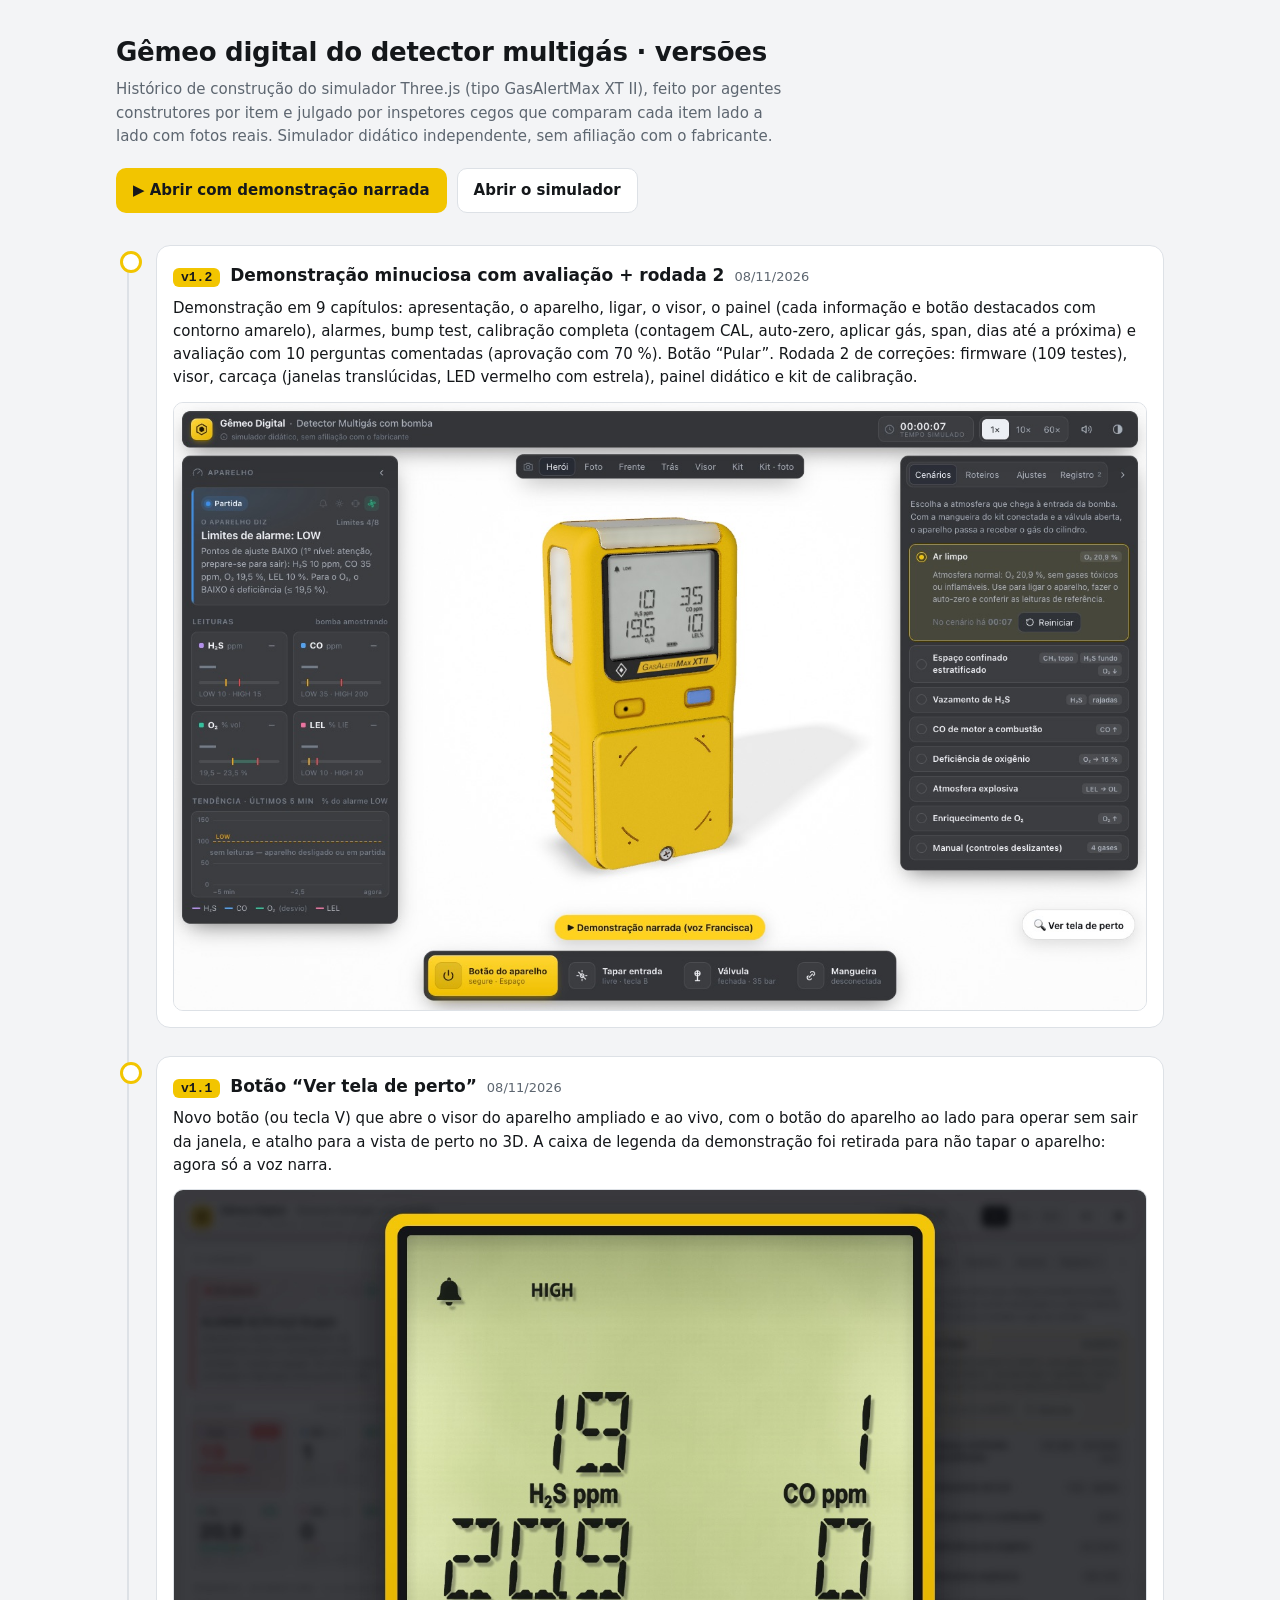
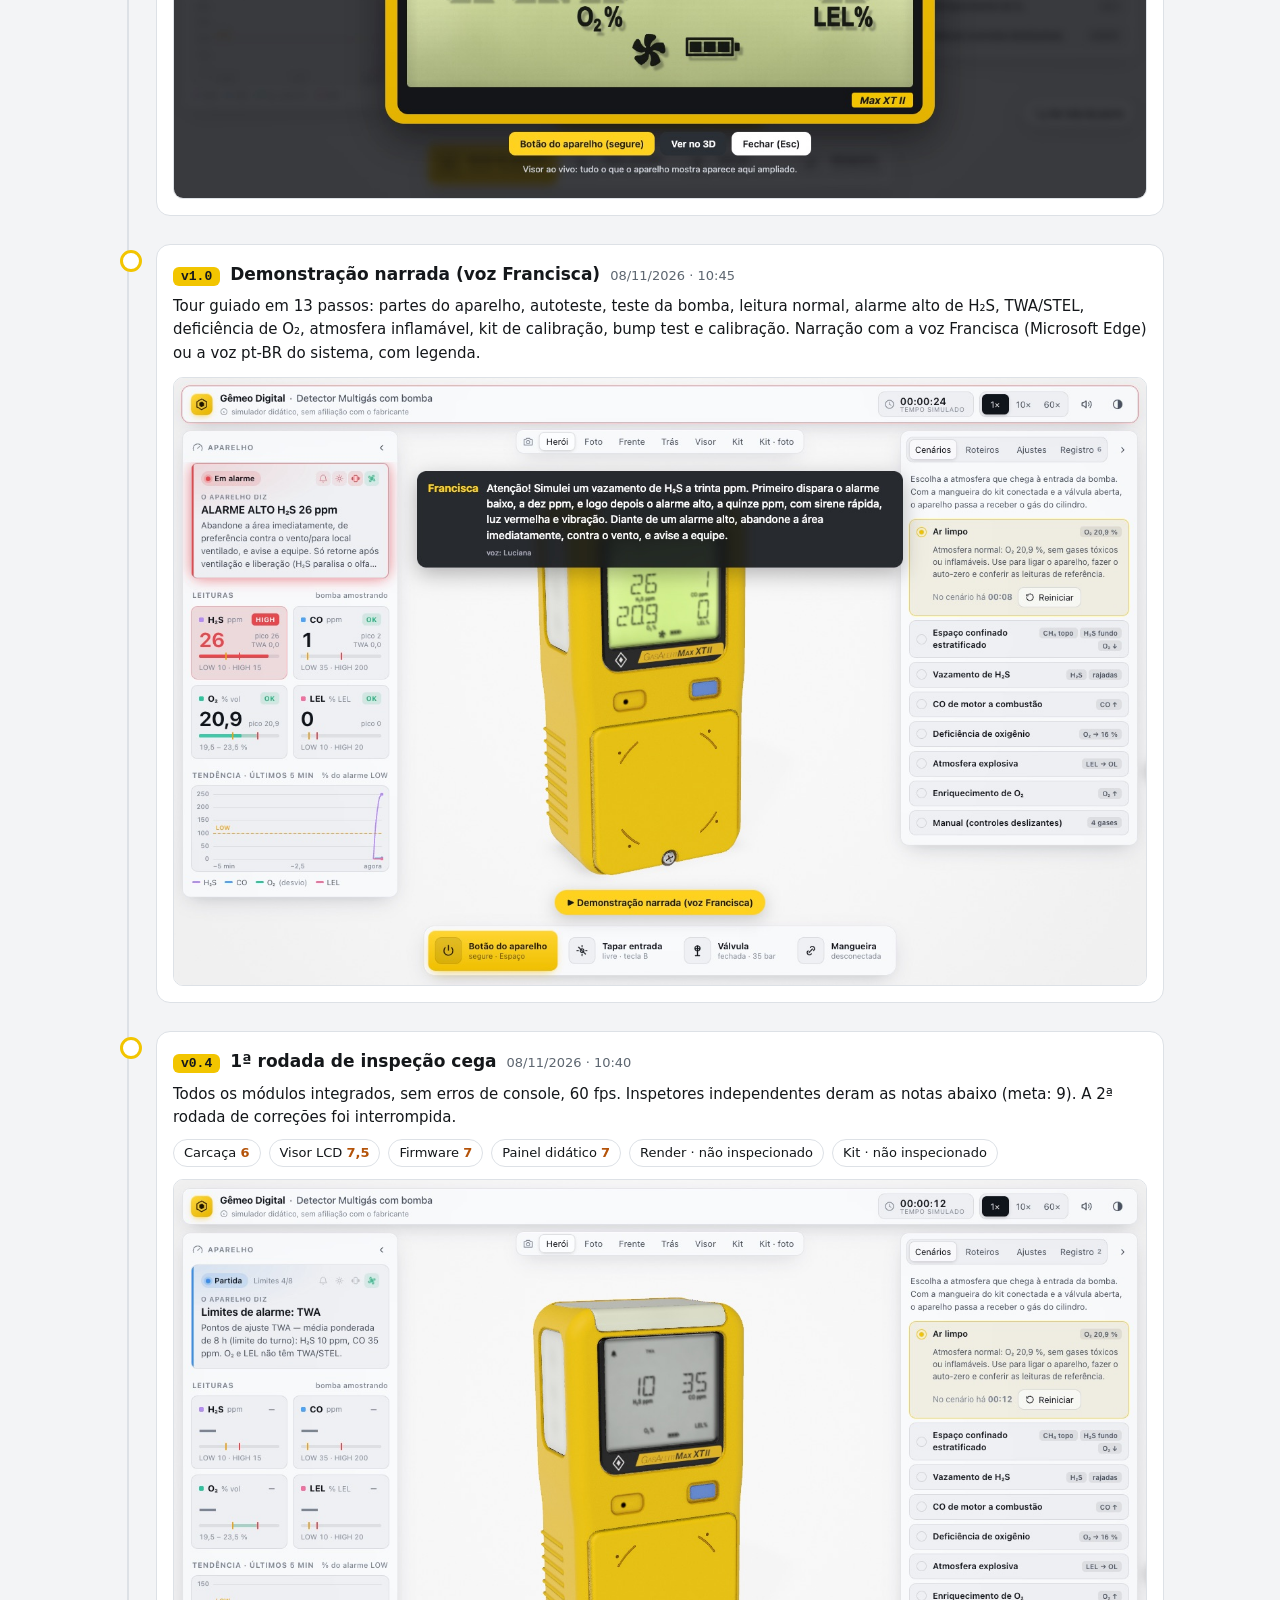
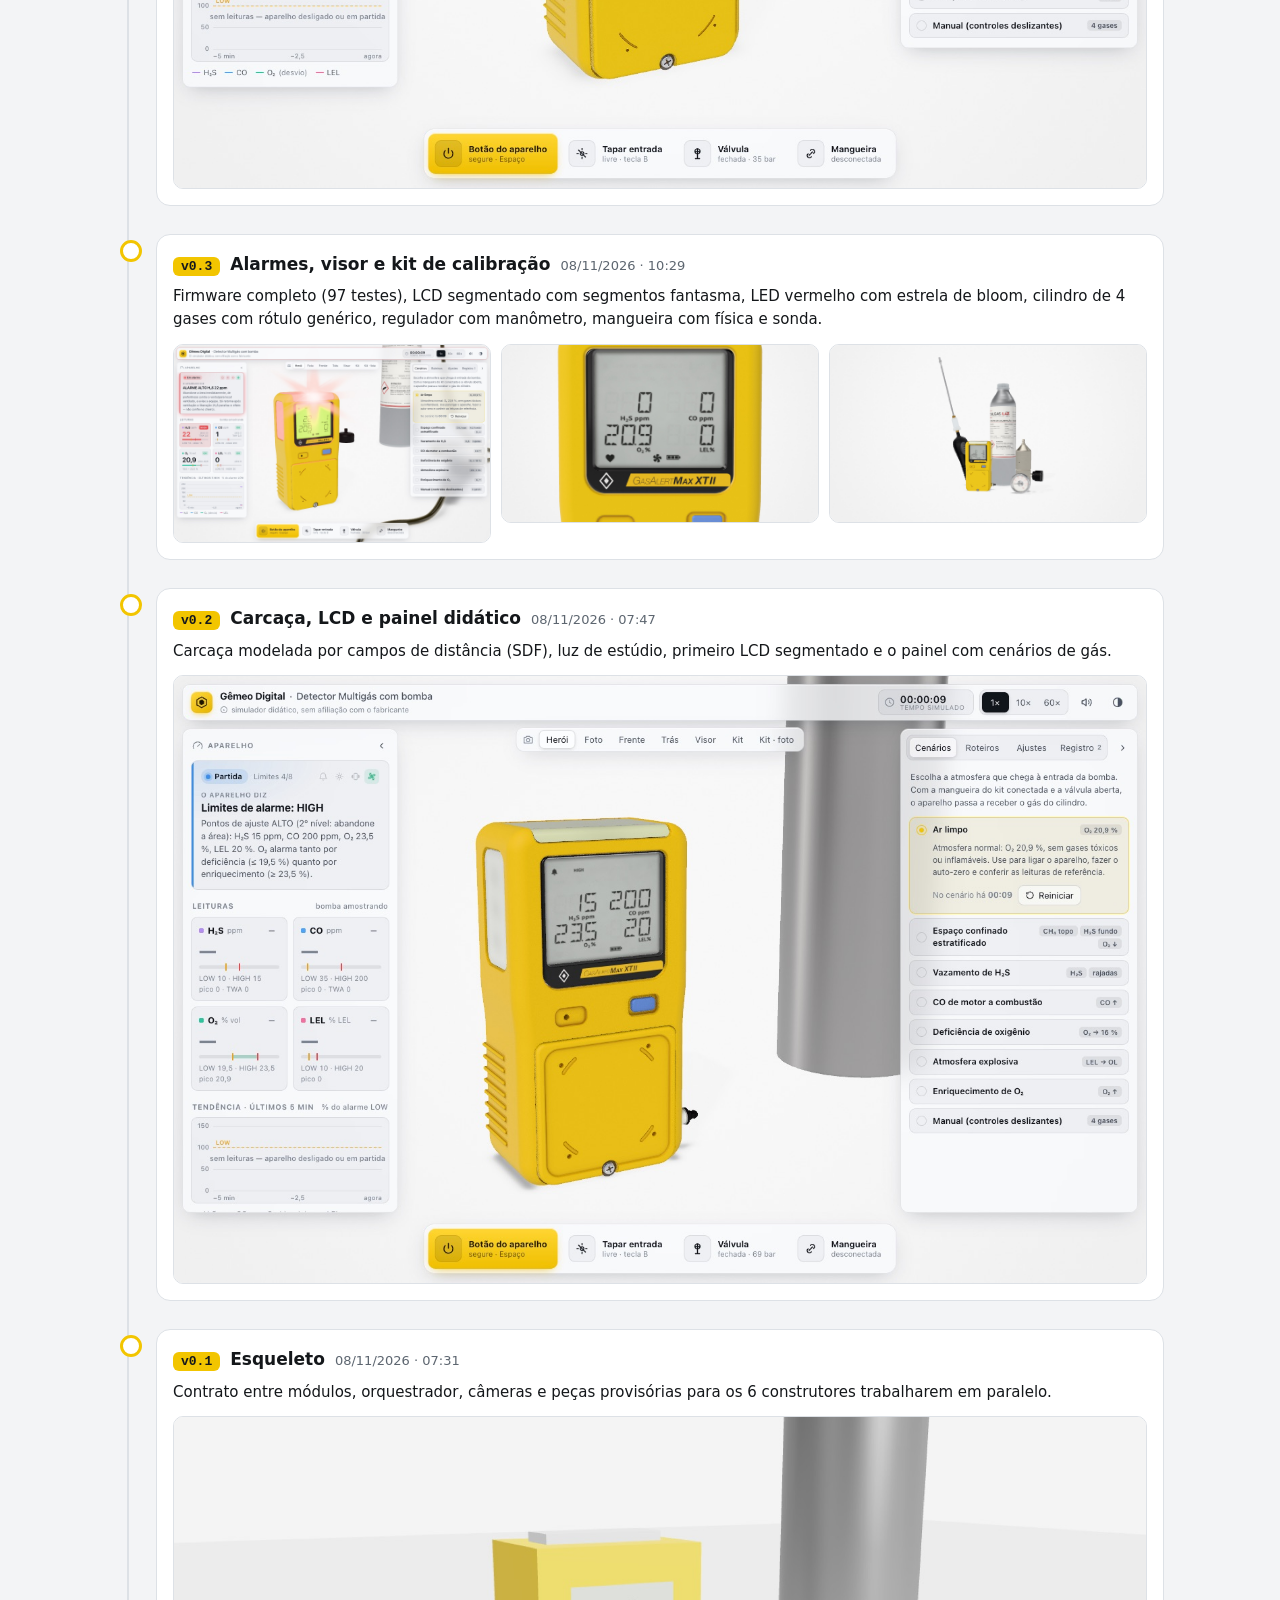
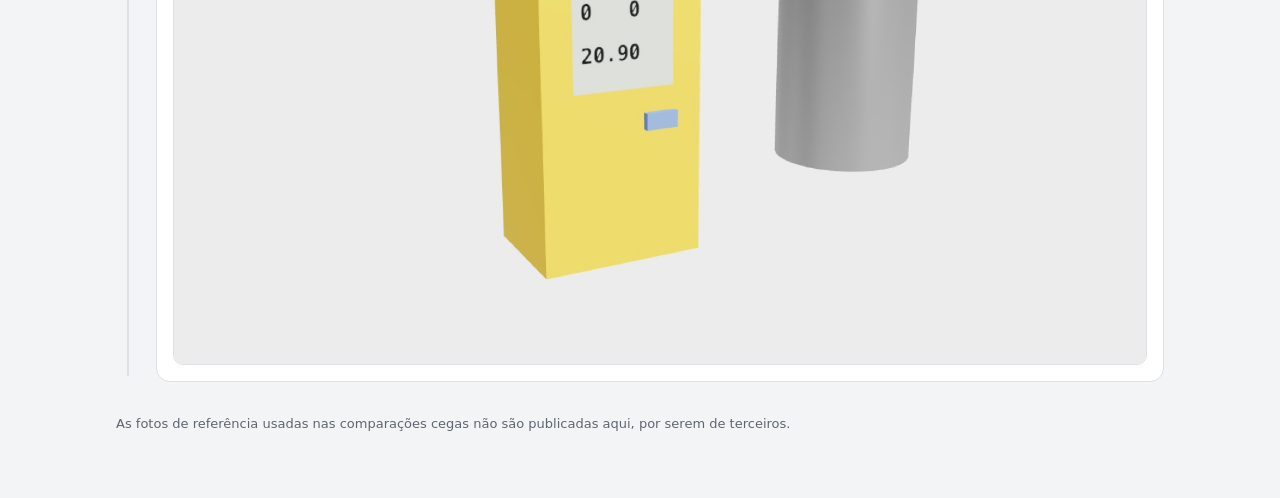
==== versoes.html @ c5678272 "v1.2: demonstração minuciosa (painel, calibração, avaliação) e rodada 2 dos agentes Co-Authored-By: " ====
<!doctype html>
<html lang="pt-BR">
<head>
<meta charset="utf-8">
<meta name="viewport" content="width=device-width,initial-scale=1">
<title>Versões do Gêmeo</title>
<style>
  :root { --bg:#f3f4f6; --card:#fff; --fg:#14171a; --mute:#5d6670; --line:#dde1e6; --acc:#f2c500; --accfg:#15181c; --ok:#1f8f4e; --warn:#b45309; }
  @media (prefers-color-scheme: dark) { :root:not([data-theme="light"]) { --bg:#0e1013; --card:#171a1f; --fg:#e8eaed; --mute:#9aa3ad; --line:#2a2f36; --ok:#4ade80; --warn:#fbbf24; } }
  :root[data-theme="dark"] { --bg:#0e1013; --card:#171a1f; --fg:#e8eaed; --mute:#9aa3ad; --line:#2a2f36; --ok:#4ade80; --warn:#fbbf24; }
  * { box-sizing:border-box; }
  body { margin:0; background:var(--bg); color:var(--fg); font:15px/1.55 Inter, system-ui, -apple-system, sans-serif; }
  .wrap { max-width:1080px; margin:auto; padding:32px 16px 64px; }
  h1 { margin:0 0 6px; font-size:26px; letter-spacing:-.01em; }
  .lead { margin:0 0 20px; color:var(--mute); max-width:70ch; }
  .cta { display:flex; gap:10px; flex-wrap:wrap; margin-bottom:32px; }
  .cta a { text-decoration:none; padding:10px 16px; border-radius:10px; font-weight:600; border:1px solid var(--line); color:var(--fg); background:var(--card); }
  .cta a.pri { background:var(--acc); color:var(--accfg); border-color:transparent; }
  ol { list-style:none; margin:0; padding:0; position:relative; }
  ol::before { content:""; position:absolute; left:11px; top:6px; bottom:6px; width:2px; background:var(--line); }
  li { position:relative; padding-left:40px; margin-bottom:28px; }
  li::before { content:""; position:absolute; left:4px; top:6px; width:16px; height:16px; border-radius:50%; background:var(--card); border:3px solid var(--acc); }
  .card { background:var(--card); border:1px solid var(--line); border-radius:14px; padding:16px; }
  .head { display:flex; gap:10px; align-items:baseline; flex-wrap:wrap; }
  .tag { font:700 13px ui-monospace, SFMono-Regular, Menlo, monospace; background:var(--acc); color:var(--accfg); padding:2px 8px; border-radius:6px; }
  h2 { margin:0; font-size:17px; } time { color:var(--mute); font-size:13px; }
  p { margin:8px 0 0; }
  .shots { display:grid; grid-template-columns:repeat(auto-fit, minmax(260px, 1fr)); gap:10px; margin-top:12px; }
  .shots img { width:100%; display:block; border-radius:10px; border:1px solid var(--line); background:#fff; }
  .scores { display:flex; gap:8px; flex-wrap:wrap; margin-top:10px; }
  .scores span { font-size:13px; padding:3px 10px; border-radius:999px; border:1px solid var(--line); font-variant-numeric:tabular-nums; }
  .scores b.w { color:var(--warn); } .scores b.o { color:var(--ok); }
  .note { color:var(--mute); font-size:13px; margin-top:32px; }
</style>
</head>
<body>
<div class="wrap">
  <h1>Gêmeo digital do detector multigás · versões</h1>
  <p class="lead">Histórico de construção do simulador Three.js (tipo GasAlertMax XT II), feito por agentes construtores por item e julgado por inspetores cegos que comparam cada item lado a lado com fotos reais. Simulador didático independente, sem afiliação com o fabricante.</p>
  <div class="cta">
    <a class="pri" href="./?demo=1">▶ Abrir com demonstração narrada</a>
    <a href="./">Abrir o simulador</a>
  </div>
  <ol>
    <li><div class="card">
      <div class="head"><span class="tag">v1.2</span><h2>Demonstração minuciosa com avaliação + rodada 2</h2><time>08/11/2026</time></div>
      <p>Demonstração em 9 capítulos: apresentação, o aparelho, ligar, o visor, o painel (cada informação e botão destacados com contorno amarelo), alarmes, bump test, calibração completa (contagem CAL, auto-zero, aplicar gás, span, dias até a próxima) e avaliação com 10 perguntas comentadas (aprovação com 70 %). Botão “Pular”. Rodada 2 de correções: firmware (109 testes), visor, carcaça (janelas translúcidas, LED vermelho com estrela), painel didático e kit de calibração.</p>
      <div class="shots"><img loading="lazy" src="versoes/v1.2_rodada2.jpg" alt="Simulador após a rodada 2"></div>
    </div></li>
    <li><div class="card">
      <div class="head"><span class="tag">v1.1</span><h2>Botão “Ver tela de perto”</h2><time>08/11/2026</time></div>
      <p>Novo botão (ou tecla V) que abre o visor do aparelho ampliado e ao vivo, com o botão do aparelho ao lado para operar sem sair da janela, e atalho para a vista de perto no 3D. A caixa de legenda da demonstração foi retirada para não tapar o aparelho: agora só a voz narra.</p>
      <div class="shots"><img loading="lazy" src="versoes/v1.1_tela_de_perto.jpg" alt="Visor ampliado durante alarme alto de H₂S"></div>
    </div></li>
    <li><div class="card">
      <div class="head"><span class="tag">v1.0</span><h2>Demonstração narrada (voz Francisca)</h2><time>08/11/2026 · 10:45</time></div>
      <p>Tour guiado em 13 passos: partes do aparelho, autoteste, teste da bomba, leitura normal, alarme alto de H₂S, TWA/STEL, deficiência de O₂, atmosfera inflamável, kit de calibração, bump test e calibração. Narração com a voz Francisca (Microsoft Edge) ou a voz pt-BR do sistema, com legenda.</p>
      <div class="shots"><img loading="lazy" src="versoes/v1.0_demo_narrada.jpg" alt="Demonstração narrada mostrando alarme alto de H₂S com legenda da Francisca"></div>
    </div></li>
    <li><div class="card">
      <div class="head"><span class="tag">v0.4</span><h2>1ª rodada de inspeção cega</h2><time>08/11/2026 · 10:40</time></div>
      <p>Todos os módulos integrados, sem erros de console, 60 fps. Inspetores independentes deram as notas abaixo (meta: 9). A 2ª rodada de correções foi interrompida.</p>
      <div class="scores"><span>Carcaça <b class="w">6</b></span><span>Visor LCD <b class="w">7,5</b></span><span>Firmware <b class="w">7</b></span><span>Painel didático <b class="w">7</b></span><span>Render · não inspecionado</span><span>Kit · não inspecionado</span></div>
      <div class="shots"><img loading="lazy" src="versoes/v0.4_rodada1.jpg" alt="Simulador com painel didático durante a partida"></div>
    </div></li>
    <li><div class="card">
      <div class="head"><span class="tag">v0.3</span><h2>Alarmes, visor e kit de calibração</h2><time>08/11/2026 · 10:29</time></div>
      <p>Firmware completo (97 testes), LCD segmentado com segmentos fantasma, LED vermelho com estrela de bloom, cilindro de 4 gases com rótulo genérico, regulador com manômetro, mangueira com física e sonda.</p>
      <div class="shots"><img loading="lazy" src="versoes/v0.3_alarme_kit.jpg" alt="Alarme alto de H₂S"><img loading="lazy" src="versoes/v0.3_visor.jpg" alt="Visor LCD de perto"><img loading="lazy" src="versoes/v0.3_kit.jpg" alt="Composição do kit de calibração"></div>
    </div></li>
    <li><div class="card">
      <div class="head"><span class="tag">v0.2</span><h2>Carcaça, LCD e painel didático</h2><time>08/11/2026 · 07:47</time></div>
      <p>Carcaça modelada por campos de distância (SDF), luz de estúdio, primeiro LCD segmentado e o painel com cenários de gás.</p>
      <div class="shots"><img loading="lazy" src="versoes/v0.2_carcaca_lcd.jpg" alt="Primeira carcaça com painel didático"></div>
    </div></li>
    <li><div class="card">
      <div class="head"><span class="tag">v0.1</span><h2>Esqueleto</h2><time>08/11/2026 · 07:31</time></div>
      <p>Contrato entre módulos, orquestrador, câmeras e peças provisórias para os 6 construtores trabalharem em paralelo.</p>
      <div class="shots"><img loading="lazy" src="versoes/v0.1_esqueleto.jpg" alt="Esqueleto com peças provisórias"></div>
    </div></li>
  </ol>
  <p class="note">As fotos de referência usadas nas comparações cegas não são publicadas aqui, por serem de terceiros.</p>
</div>
</body>
</html>
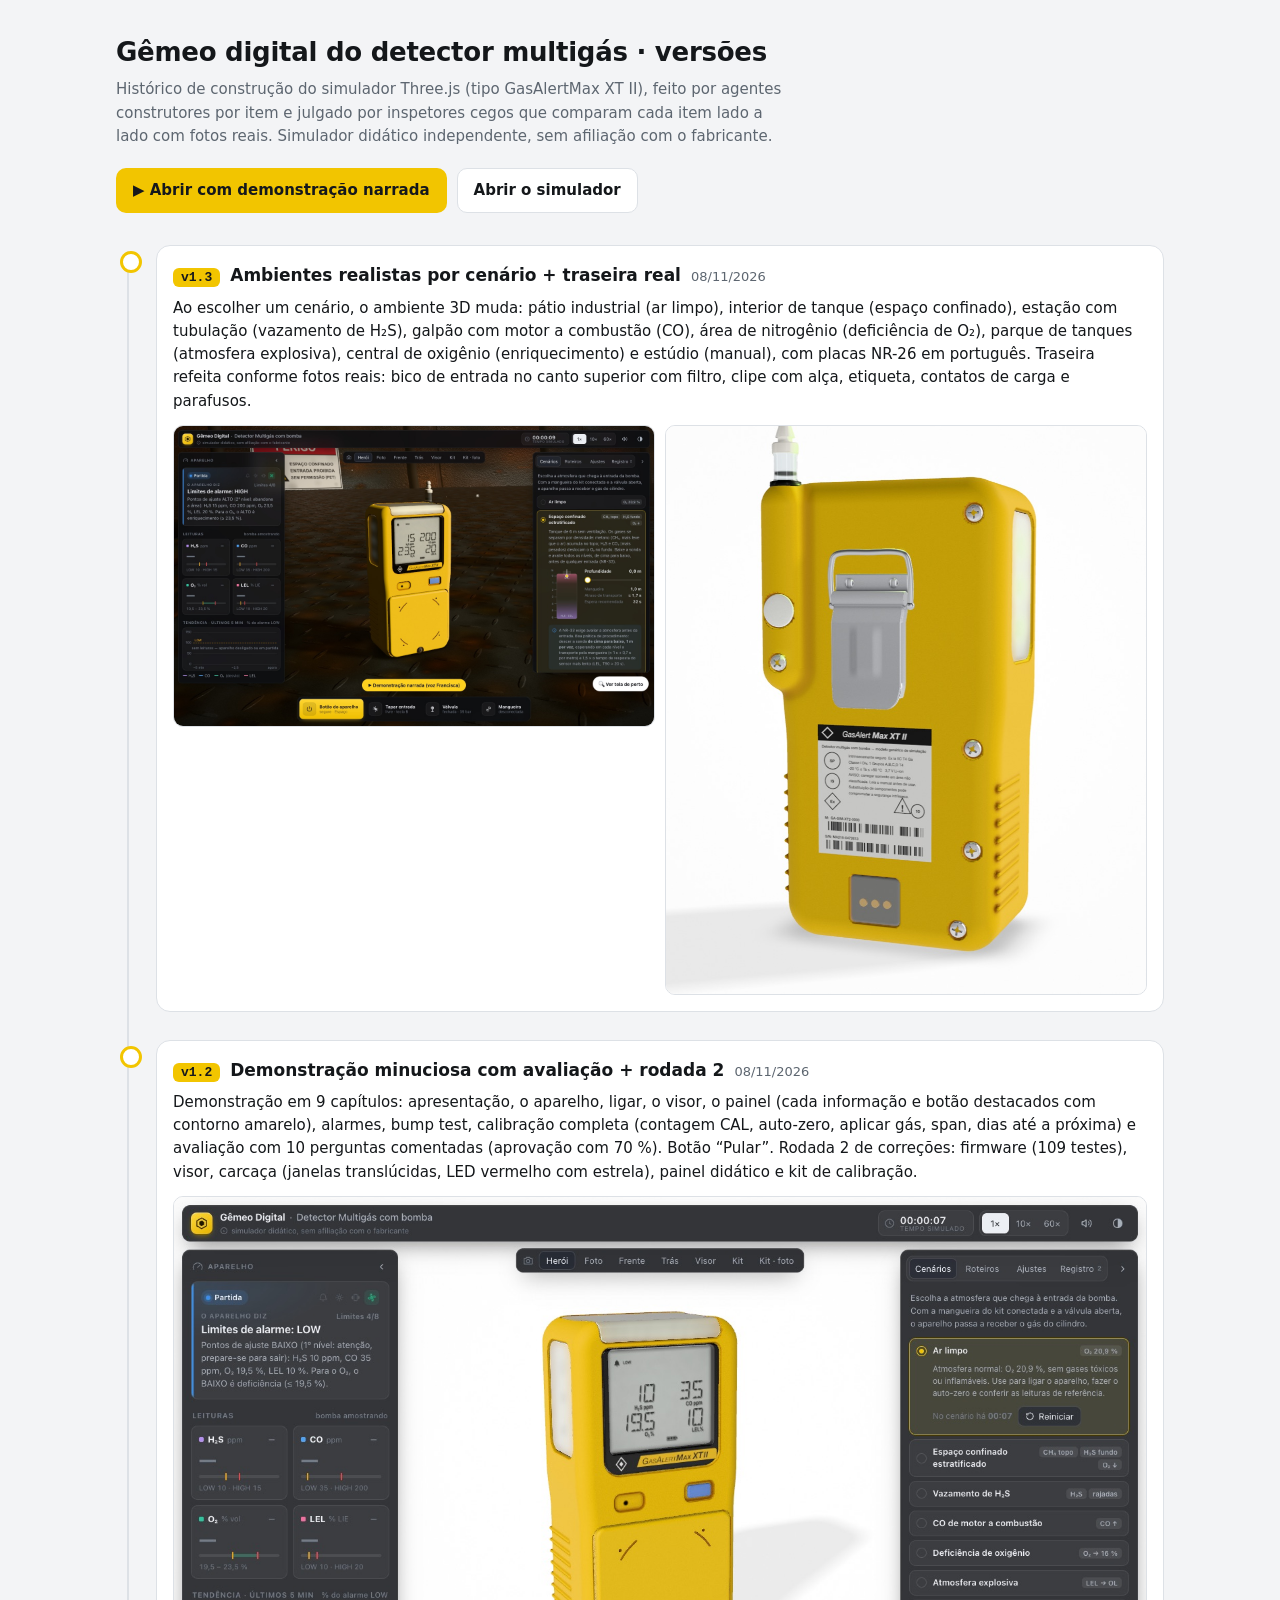
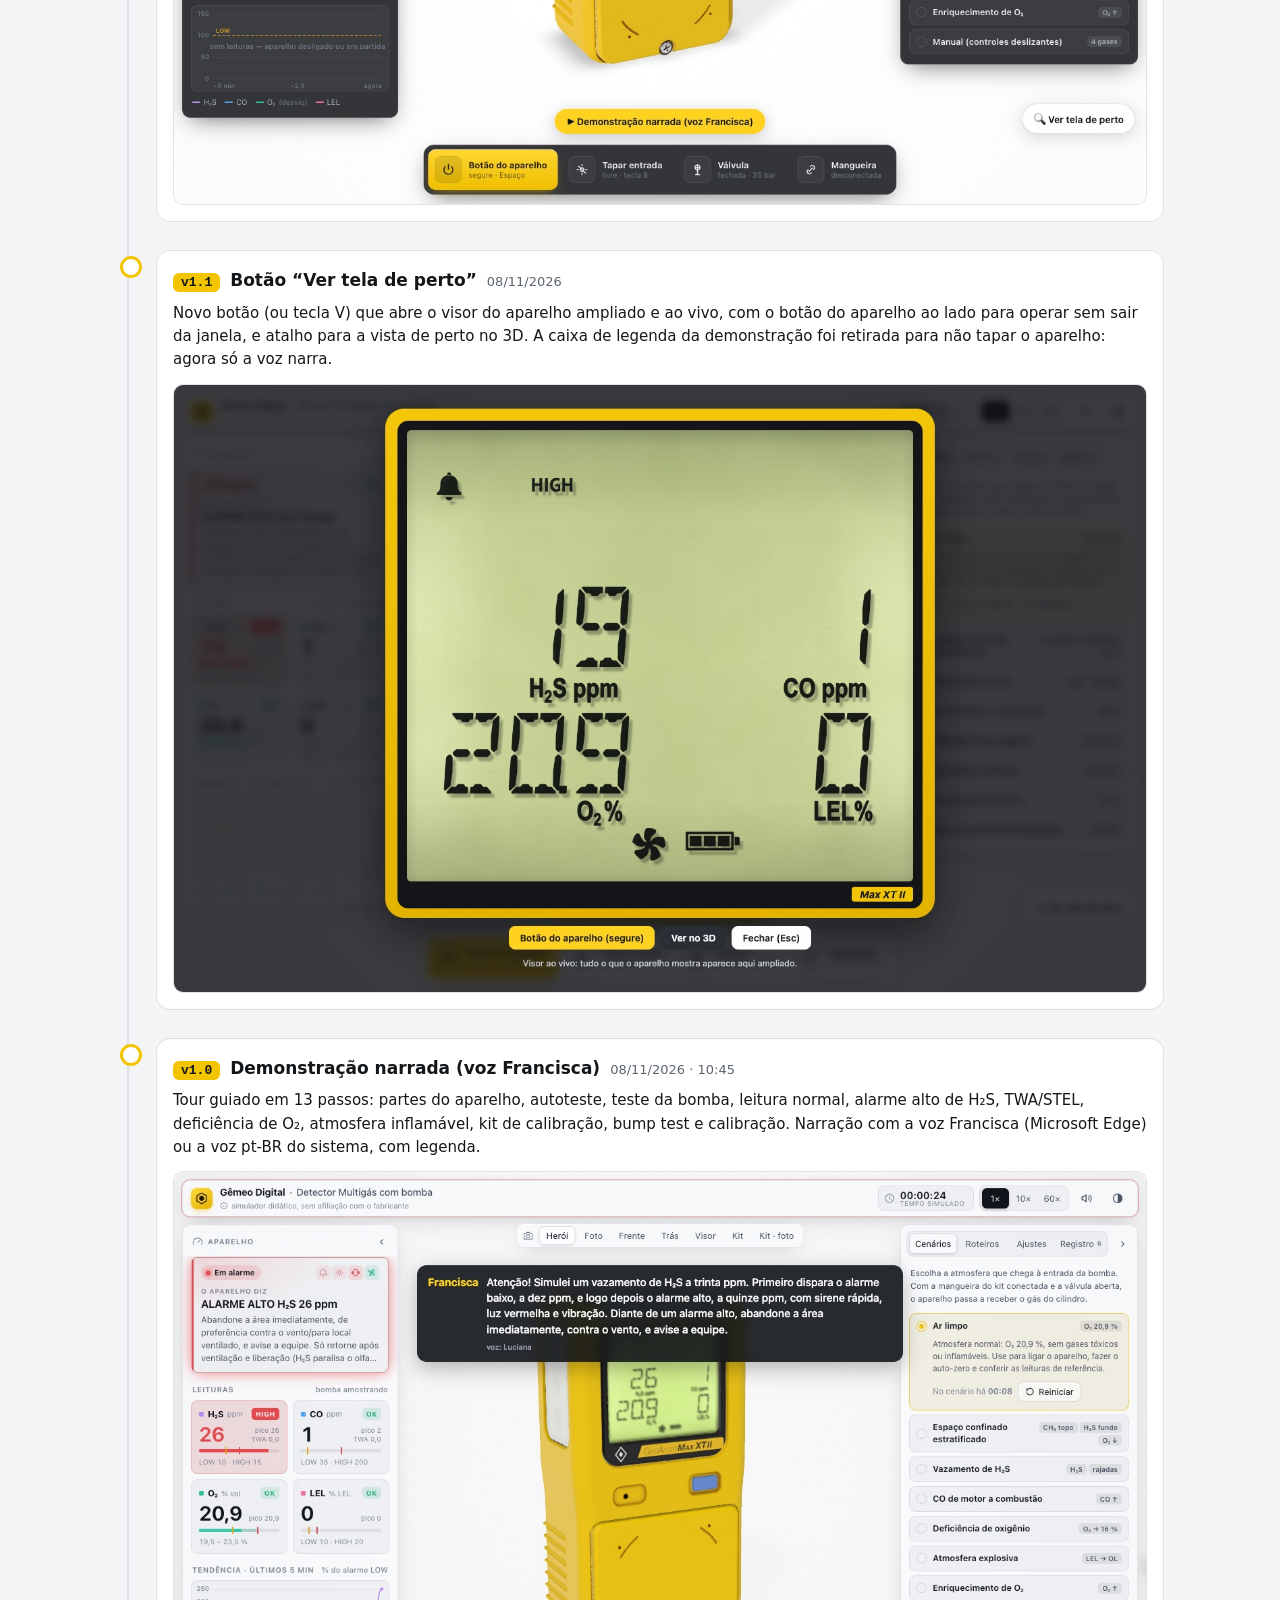
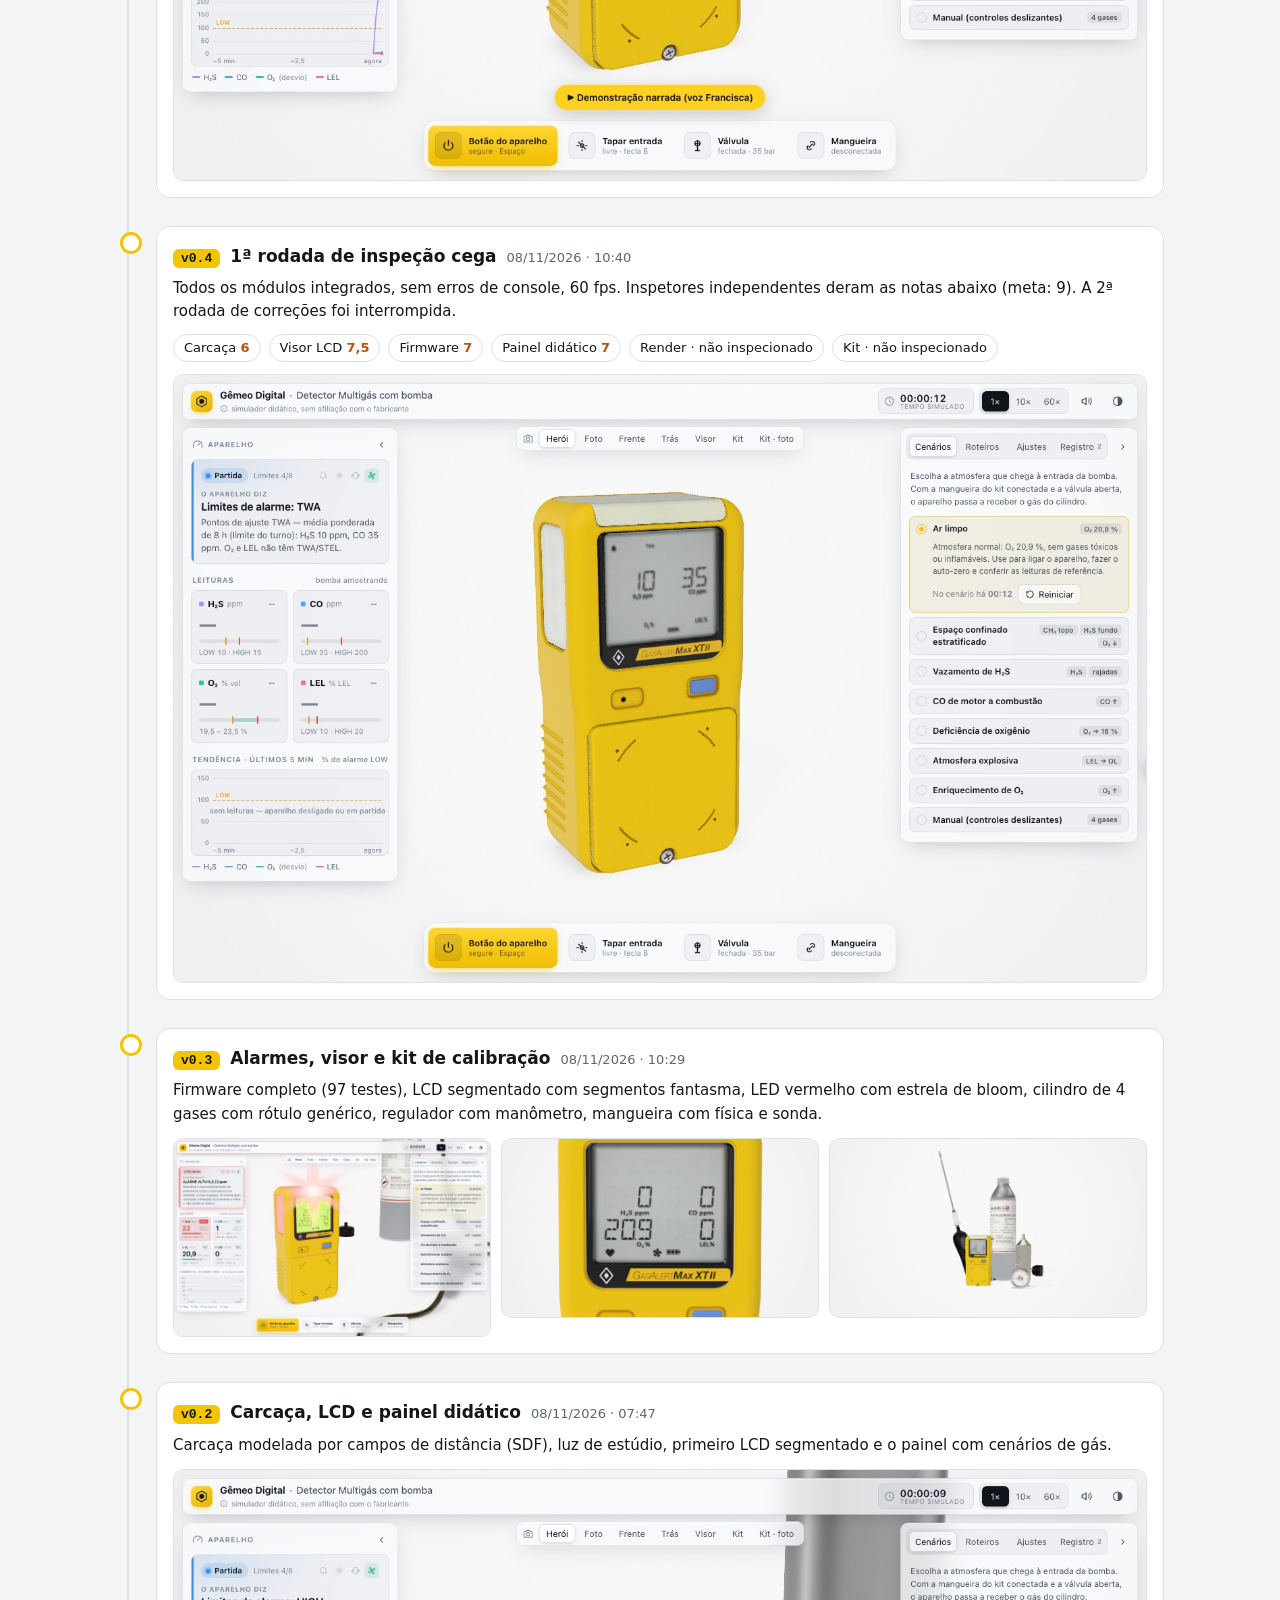
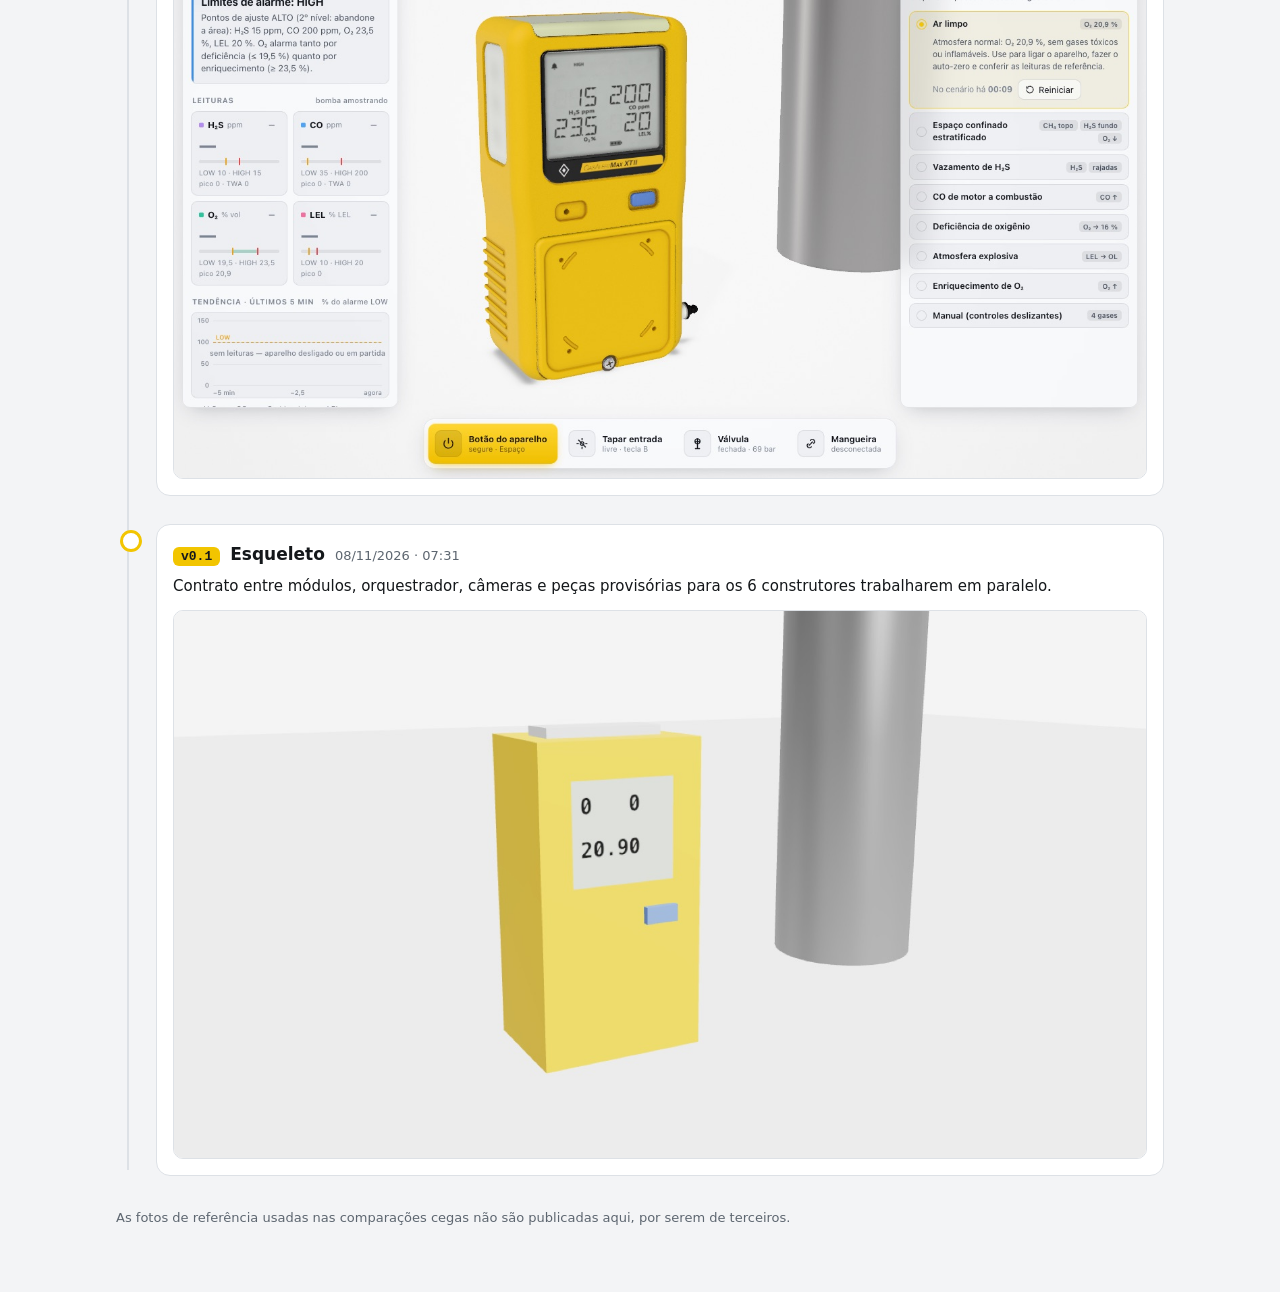
==== commit bd96adc6: "v1.3: ambientes realistas por cenário, render rodada 2, traseira real Co-Authored-By: Claude Opus 5." ====
--- a/versoes.html
+++ b/versoes.html
@@ -43,6 +43,11 @@
   </div>
   <ol>
     <li><div class="card">
+      <div class="head"><span class="tag">v1.3</span><h2>Ambientes realistas por cenário + traseira real</h2><time>08/11/2026</time></div>
+      <p>Ao escolher um cenário, o ambiente 3D muda: pátio industrial (ar limpo), interior de tanque (espaço confinado), estação com tubulação (vazamento de H₂S), galpão com motor a combustão (CO), área de nitrogênio (deficiência de O₂), parque de tanques (atmosfera explosiva), central de oxigênio (enriquecimento) e estúdio (manual), com placas NR-26 em português. Traseira refeita conforme fotos reais: bico de entrada no canto superior com filtro, clipe com alça, etiqueta, contatos de carga e parafusos.</p>
+      <div class="shots"><img loading="lazy" src="versoes/v1.3_ambientes.jpg" alt="Cenário espaço confinado"><img loading="lazy" src="versoes/v1.3_traseira.jpg" alt="Traseira do aparelho"></div>
+    </div></li>
+    <li><div class="card">
       <div class="head"><span class="tag">v1.2</span><h2>Demonstração minuciosa com avaliação + rodada 2</h2><time>08/11/2026</time></div>
       <p>Demonstração em 9 capítulos: apresentação, o aparelho, ligar, o visor, o painel (cada informação e botão destacados com contorno amarelo), alarmes, bump test, calibração completa (contagem CAL, auto-zero, aplicar gás, span, dias até a próxima) e avaliação com 10 perguntas comentadas (aprovação com 70 %). Botão “Pular”. Rodada 2 de correções: firmware (109 testes), visor, carcaça (janelas translúcidas, LED vermelho com estrela), painel didático e kit de calibração.</p>
       <div class="shots"><img loading="lazy" src="versoes/v1.2_rodada2.jpg" alt="Simulador após a rodada 2"></div>
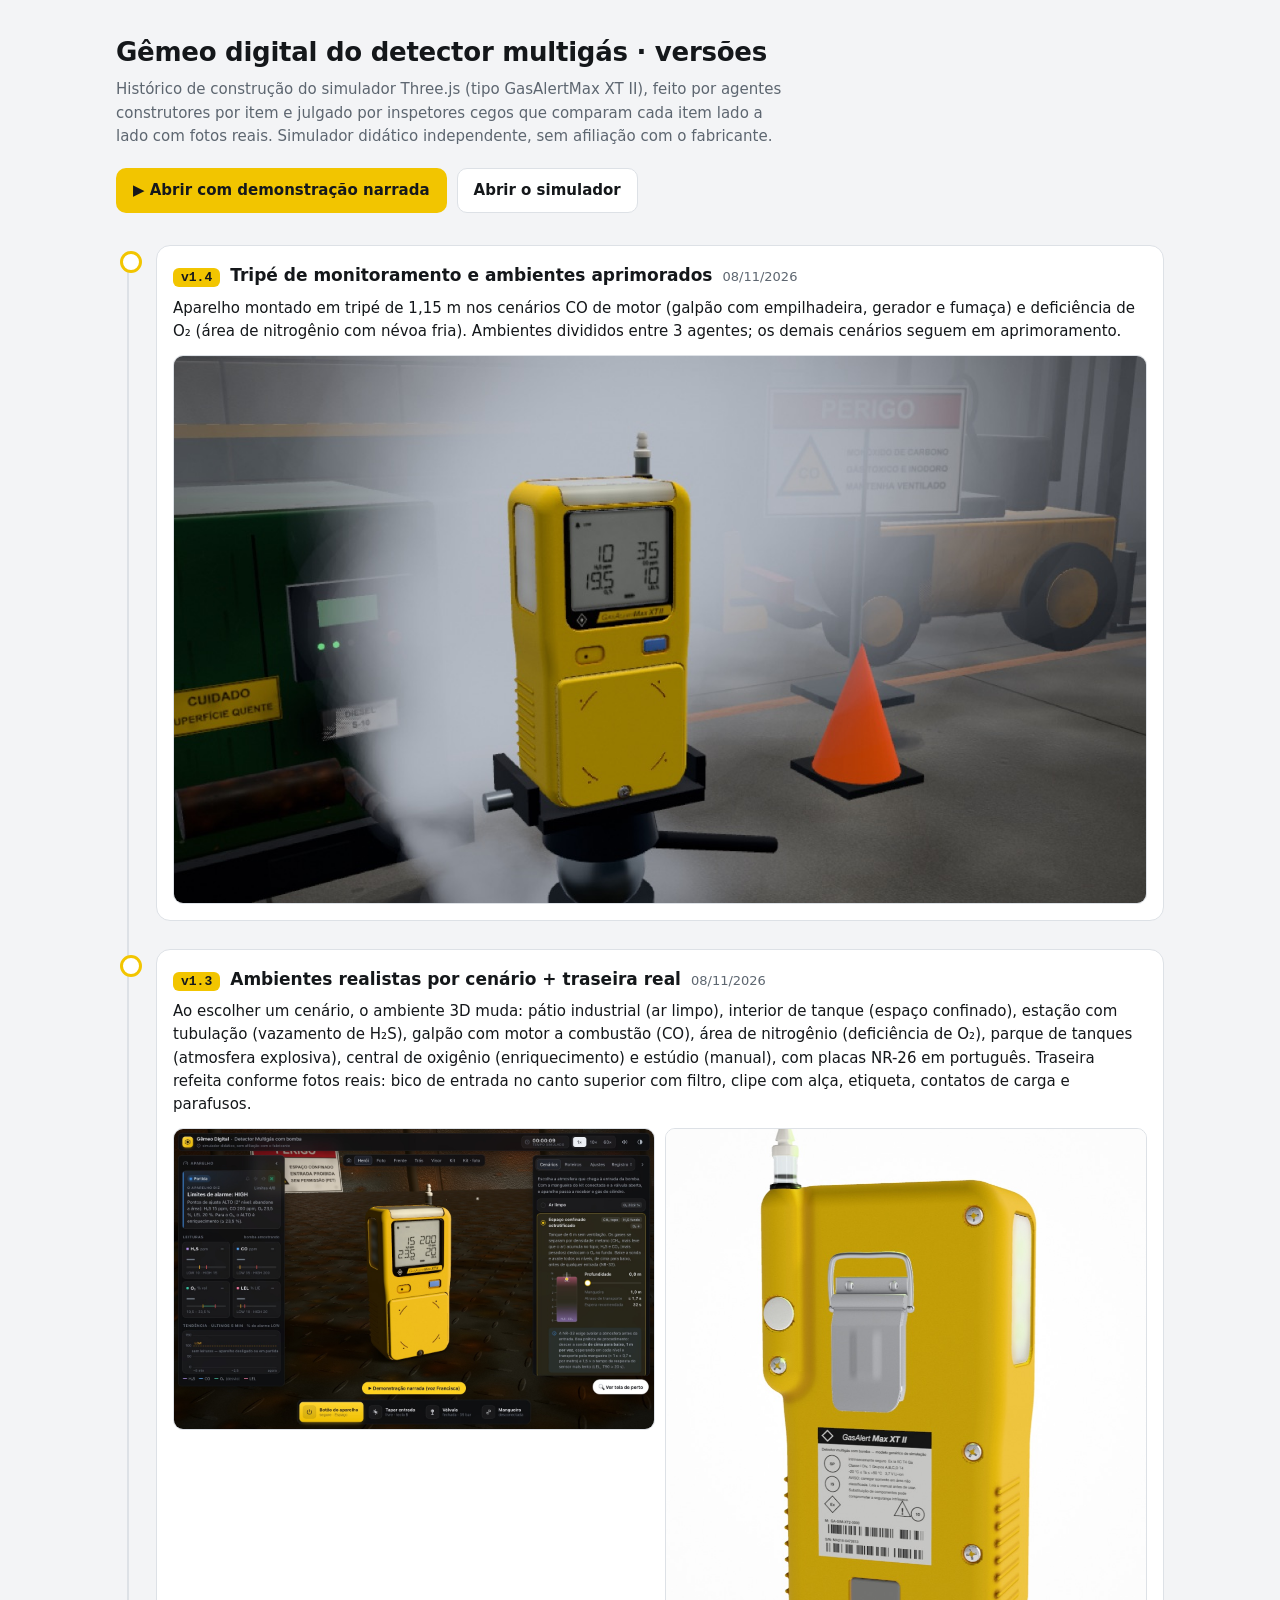
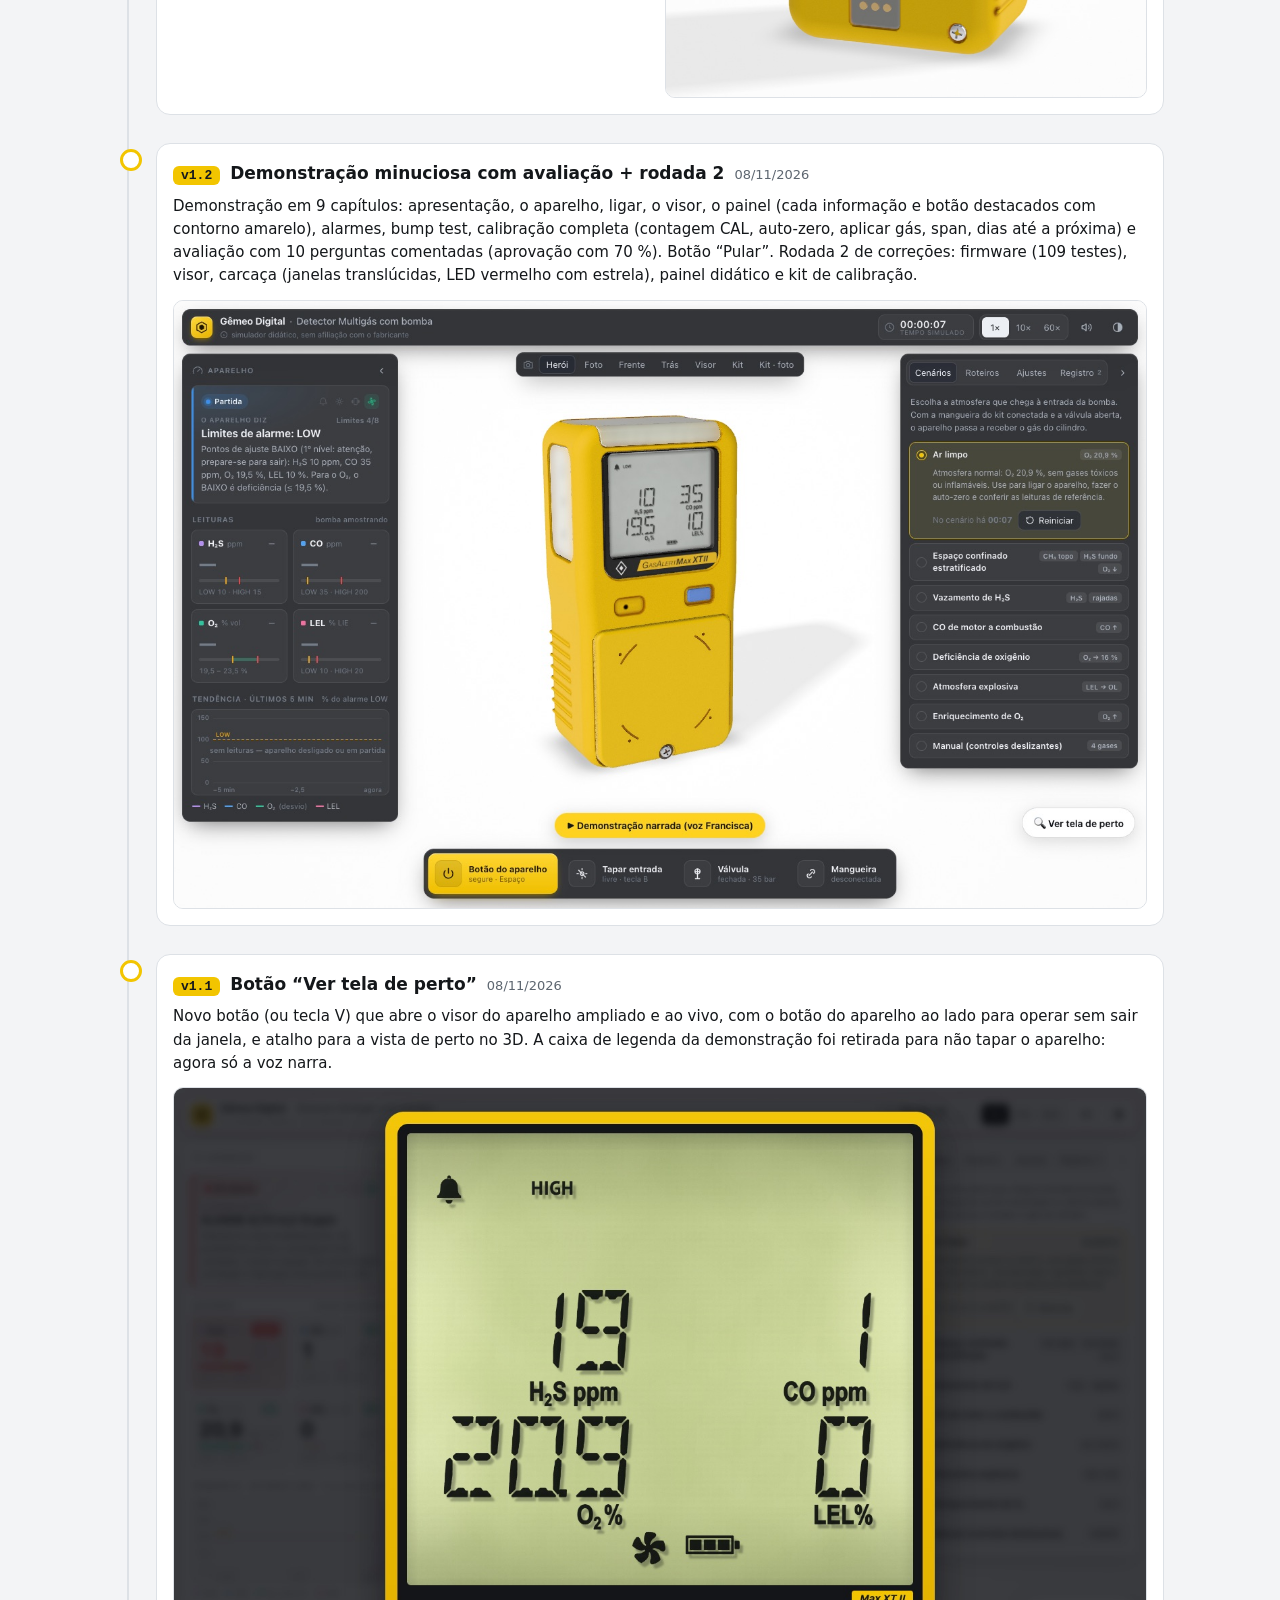
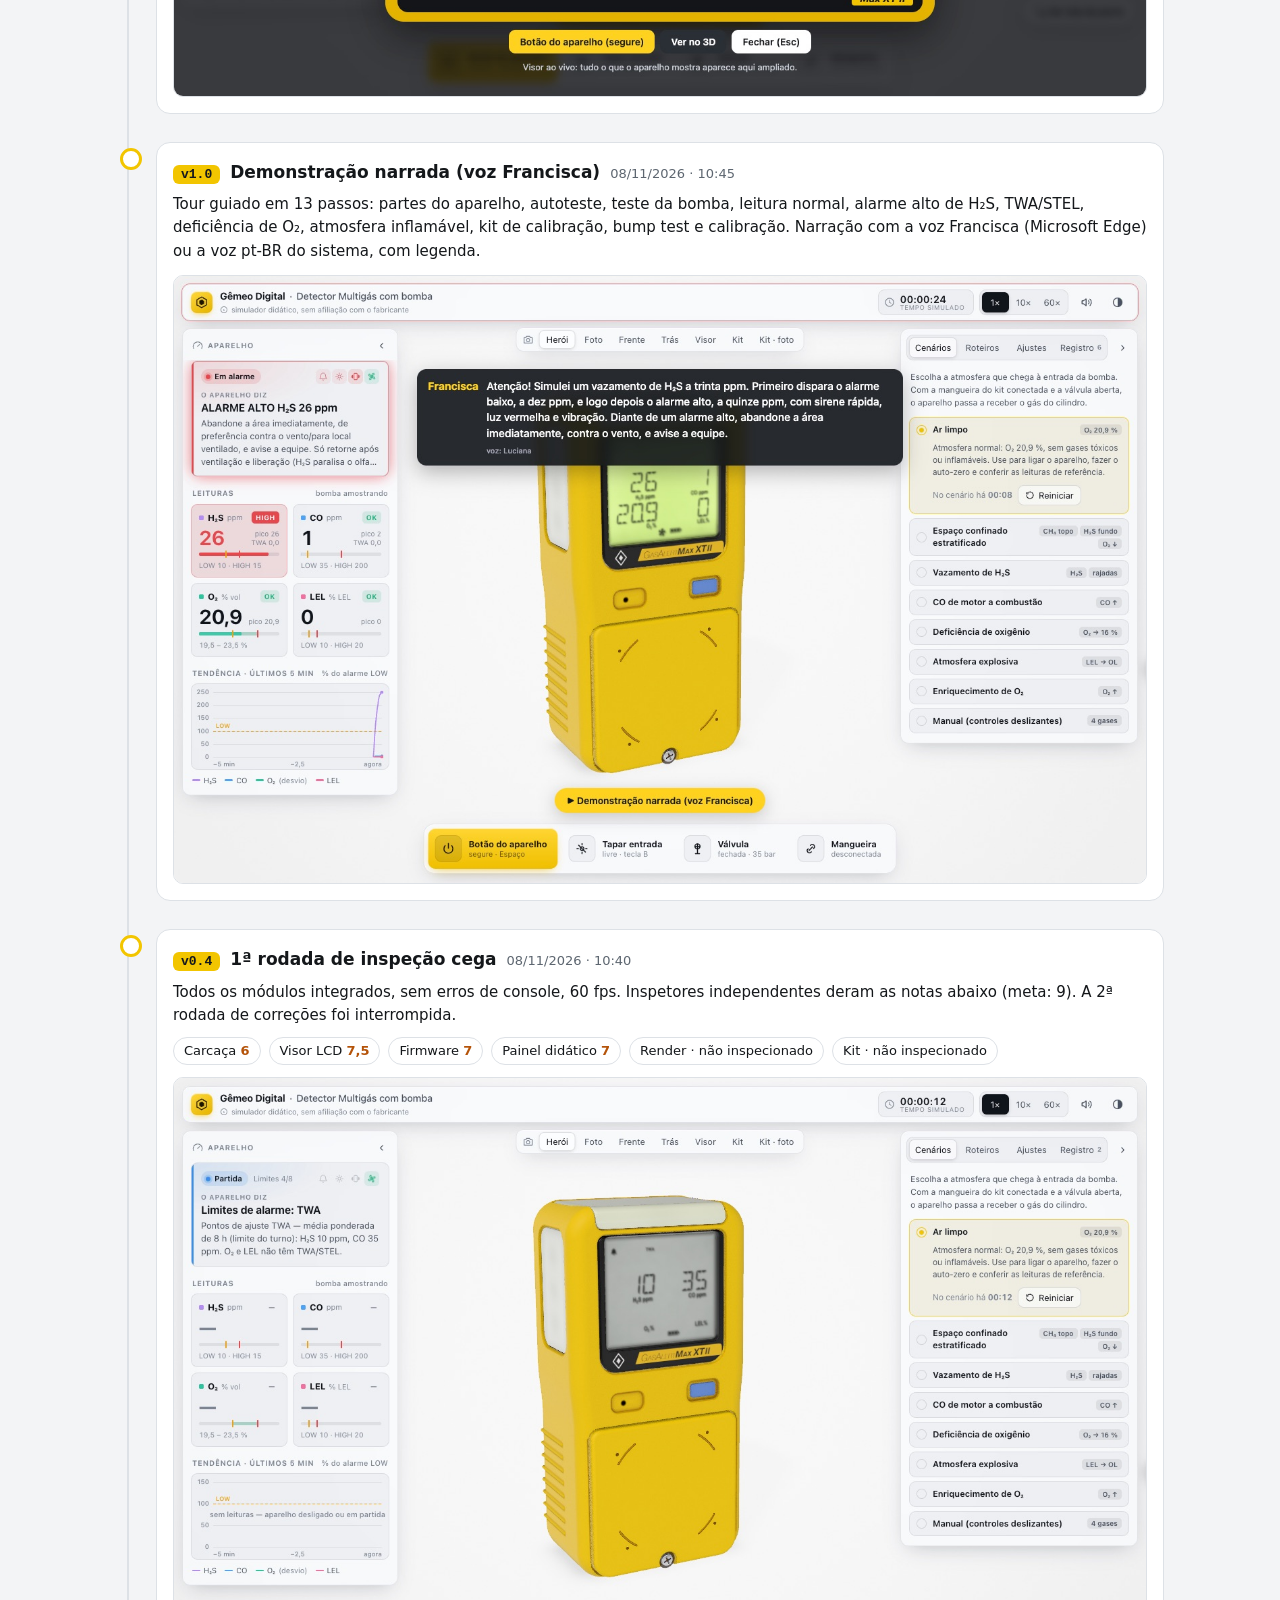
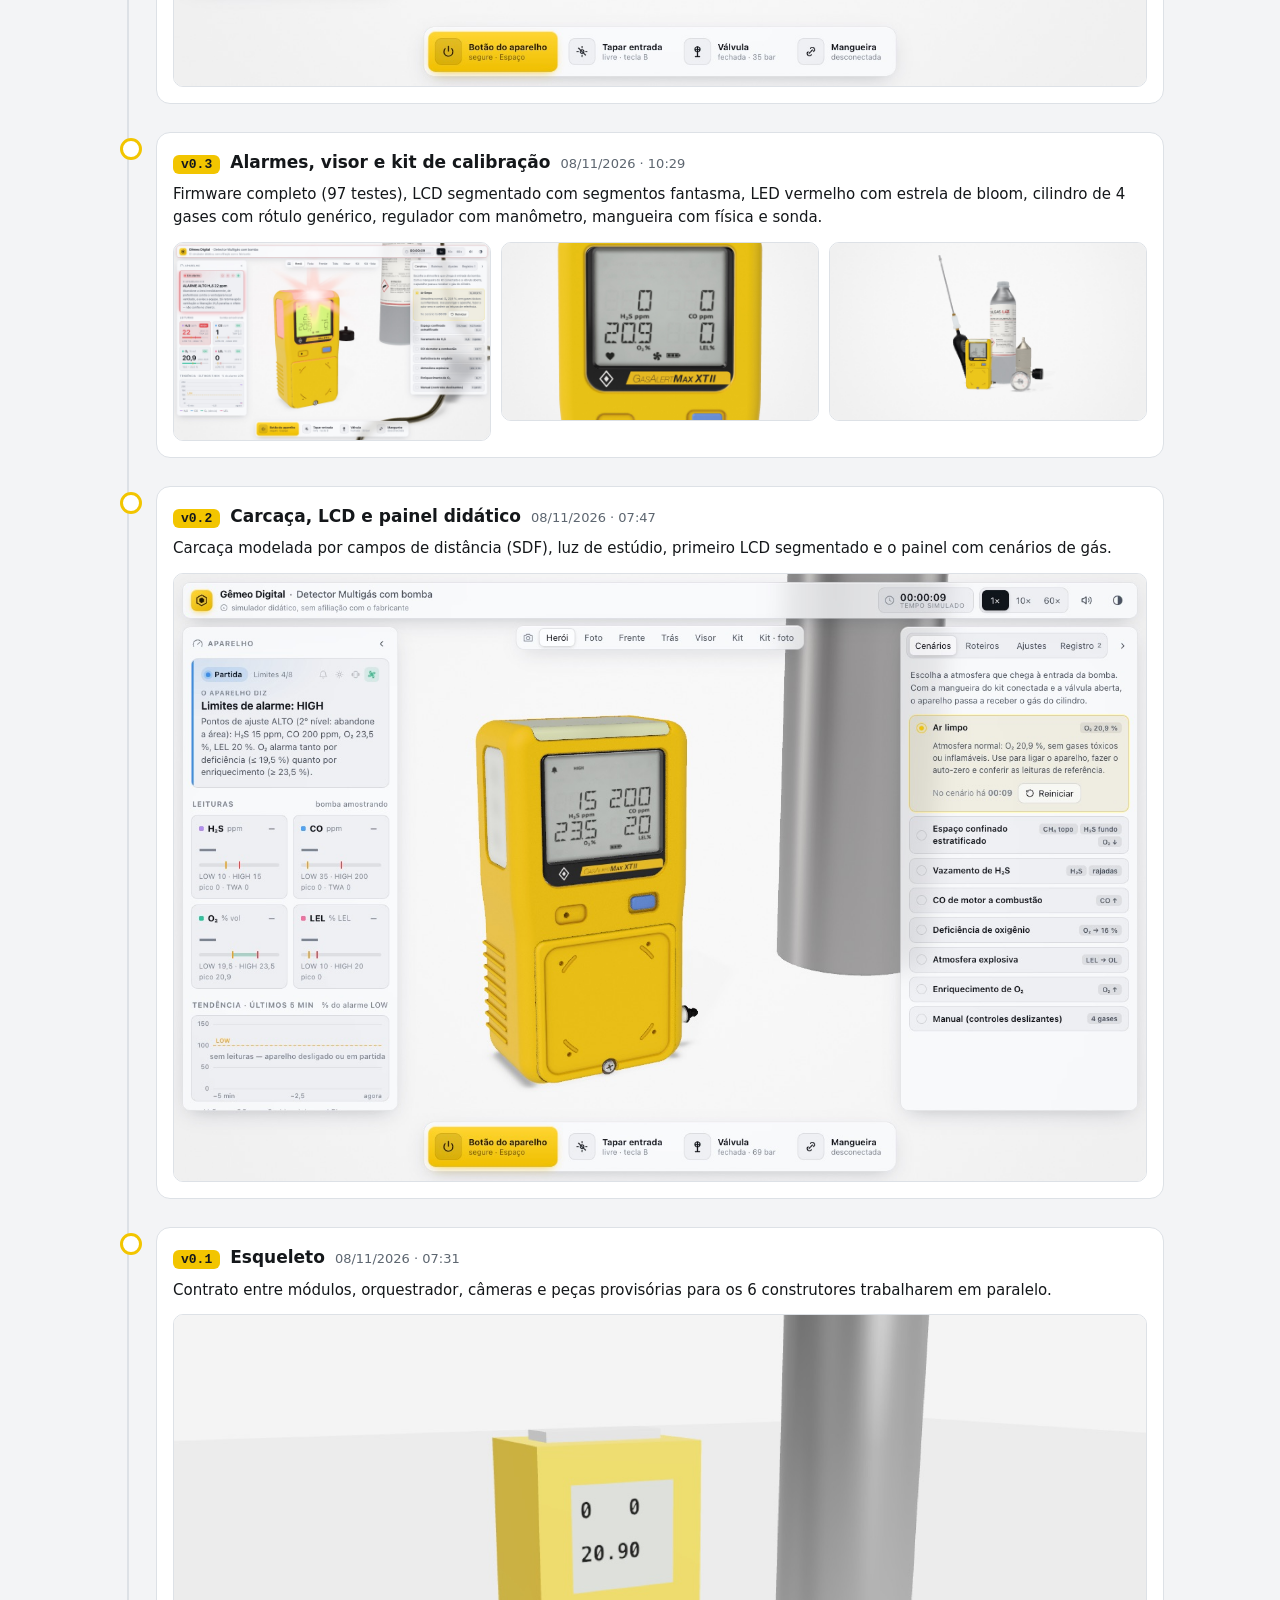
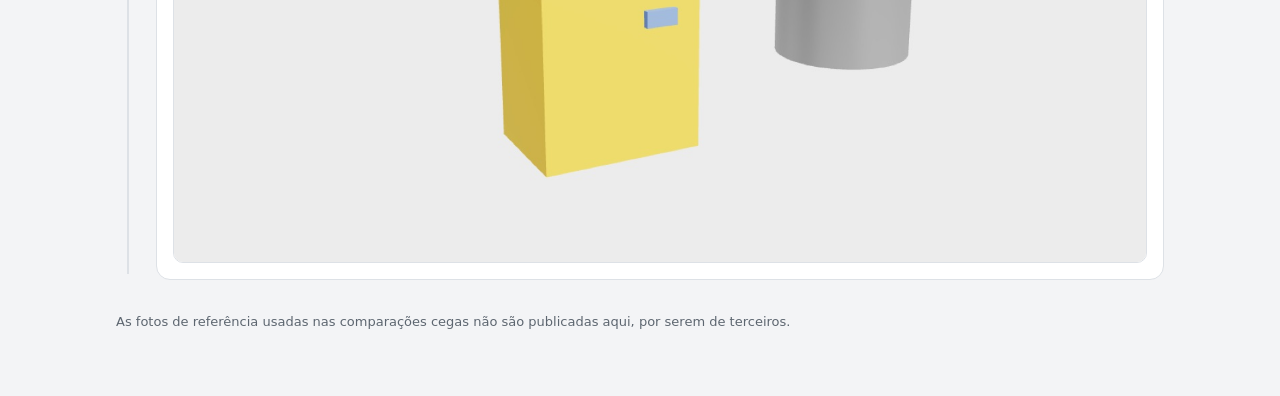
==== commit a443ea16: "v1.4: tripé de monitoramento, ambientes CO e deficiência de O₂ aprimorados Co-Authored-By: Claude Op" ====
--- a/versoes.html
+++ b/versoes.html
@@ -42,6 +42,11 @@
     <a href="./">Abrir o simulador</a>
   </div>
   <ol>
+    <li><div class="card">
+      <div class="head"><span class="tag">v1.4</span><h2>Tripé de monitoramento e ambientes aprimorados</h2><time>08/11/2026</time></div>
+      <p>Aparelho montado em tripé de 1,15 m nos cenários CO de motor (galpão com empilhadeira, gerador e fumaça) e deficiência de O₂ (área de nitrogênio com névoa fria). Ambientes divididos entre 3 agentes; os demais cenários seguem em aprimoramento.</p>
+      <div class="shots"><img loading="lazy" src="versoes/v1.4_tripe.jpg" alt="Aparelho no tripé no galpão com motor a combustão"></div>
+    </div></li>
     <li><div class="card">
       <div class="head"><span class="tag">v1.3</span><h2>Ambientes realistas por cenário + traseira real</h2><time>08/11/2026</time></div>
       <p>Ao escolher um cenário, o ambiente 3D muda: pátio industrial (ar limpo), interior de tanque (espaço confinado), estação com tubulação (vazamento de H₂S), galpão com motor a combustão (CO), área de nitrogênio (deficiência de O₂), parque de tanques (atmosfera explosiva), central de oxigênio (enriquecimento) e estúdio (manual), com placas NR-26 em português. Traseira refeita conforme fotos reais: bico de entrada no canto superior com filtro, clipe com alça, etiqueta, contatos de carga e parafusos.</p>
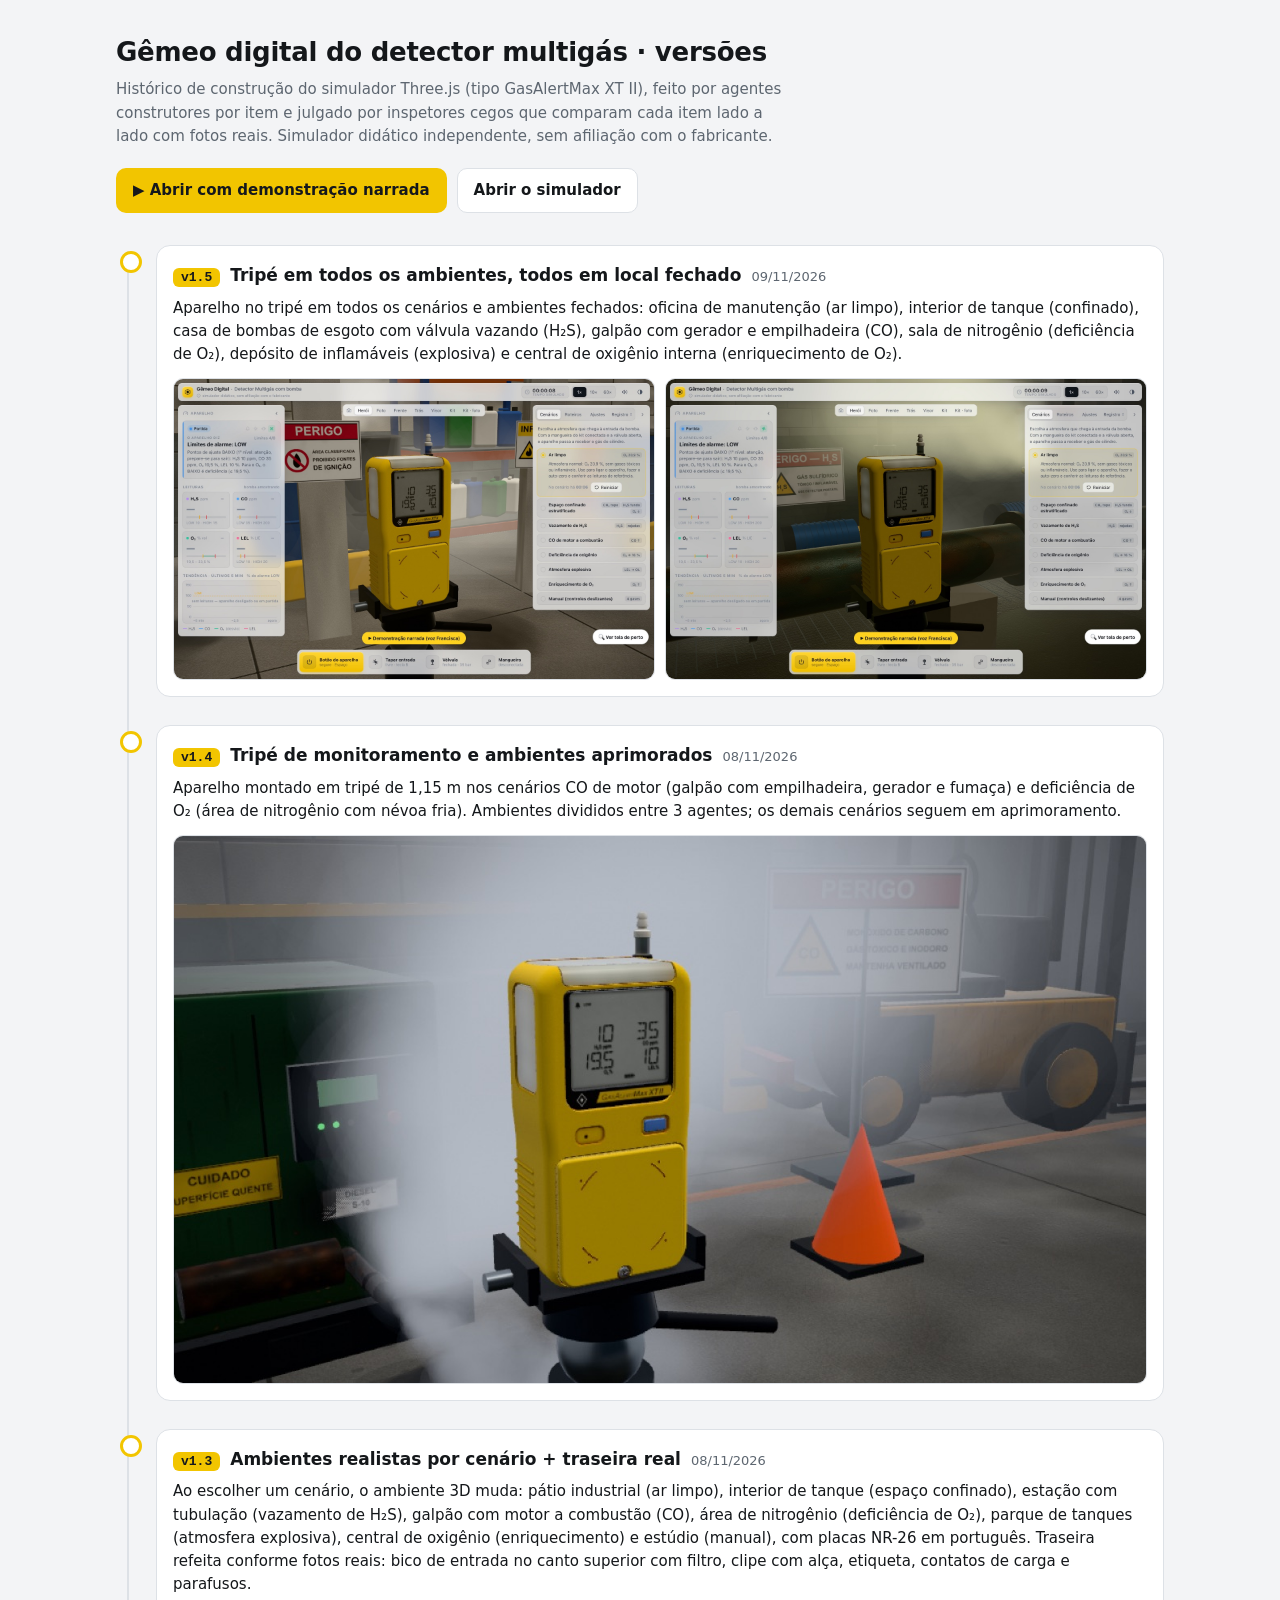
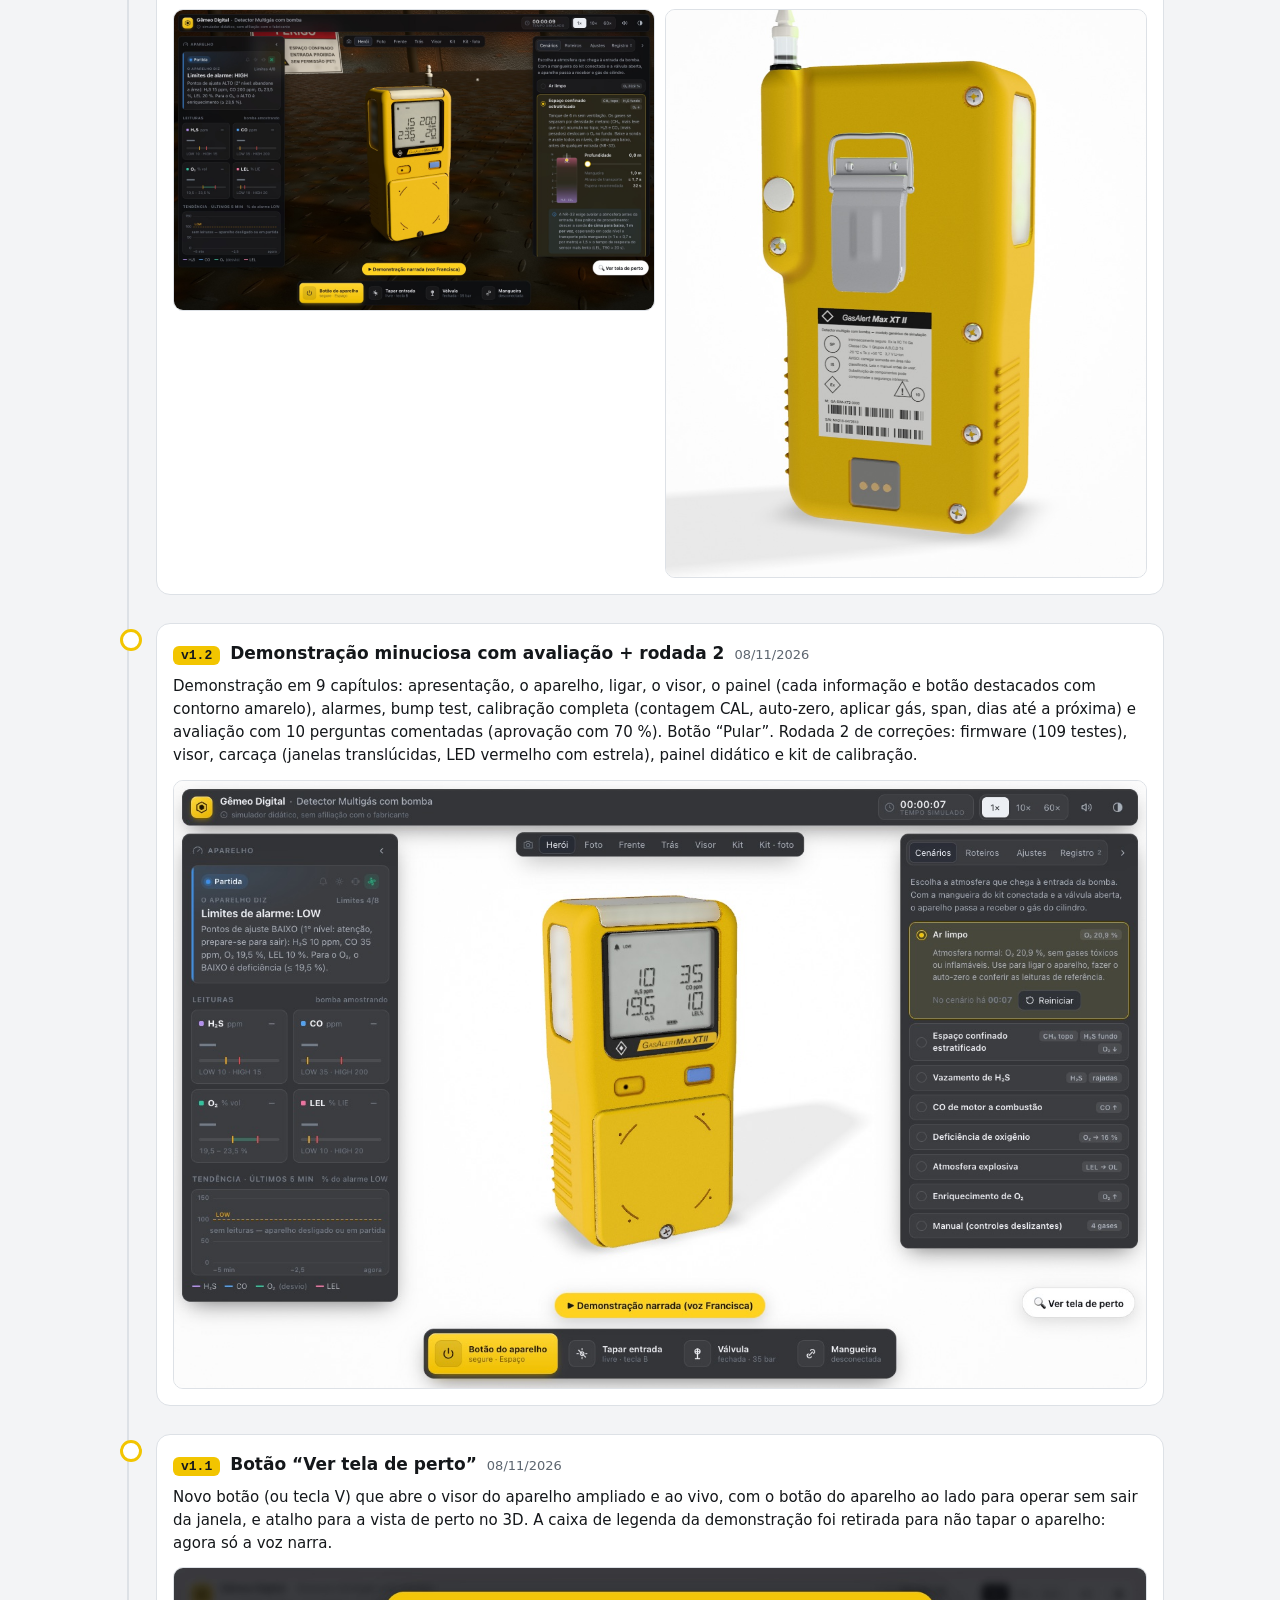
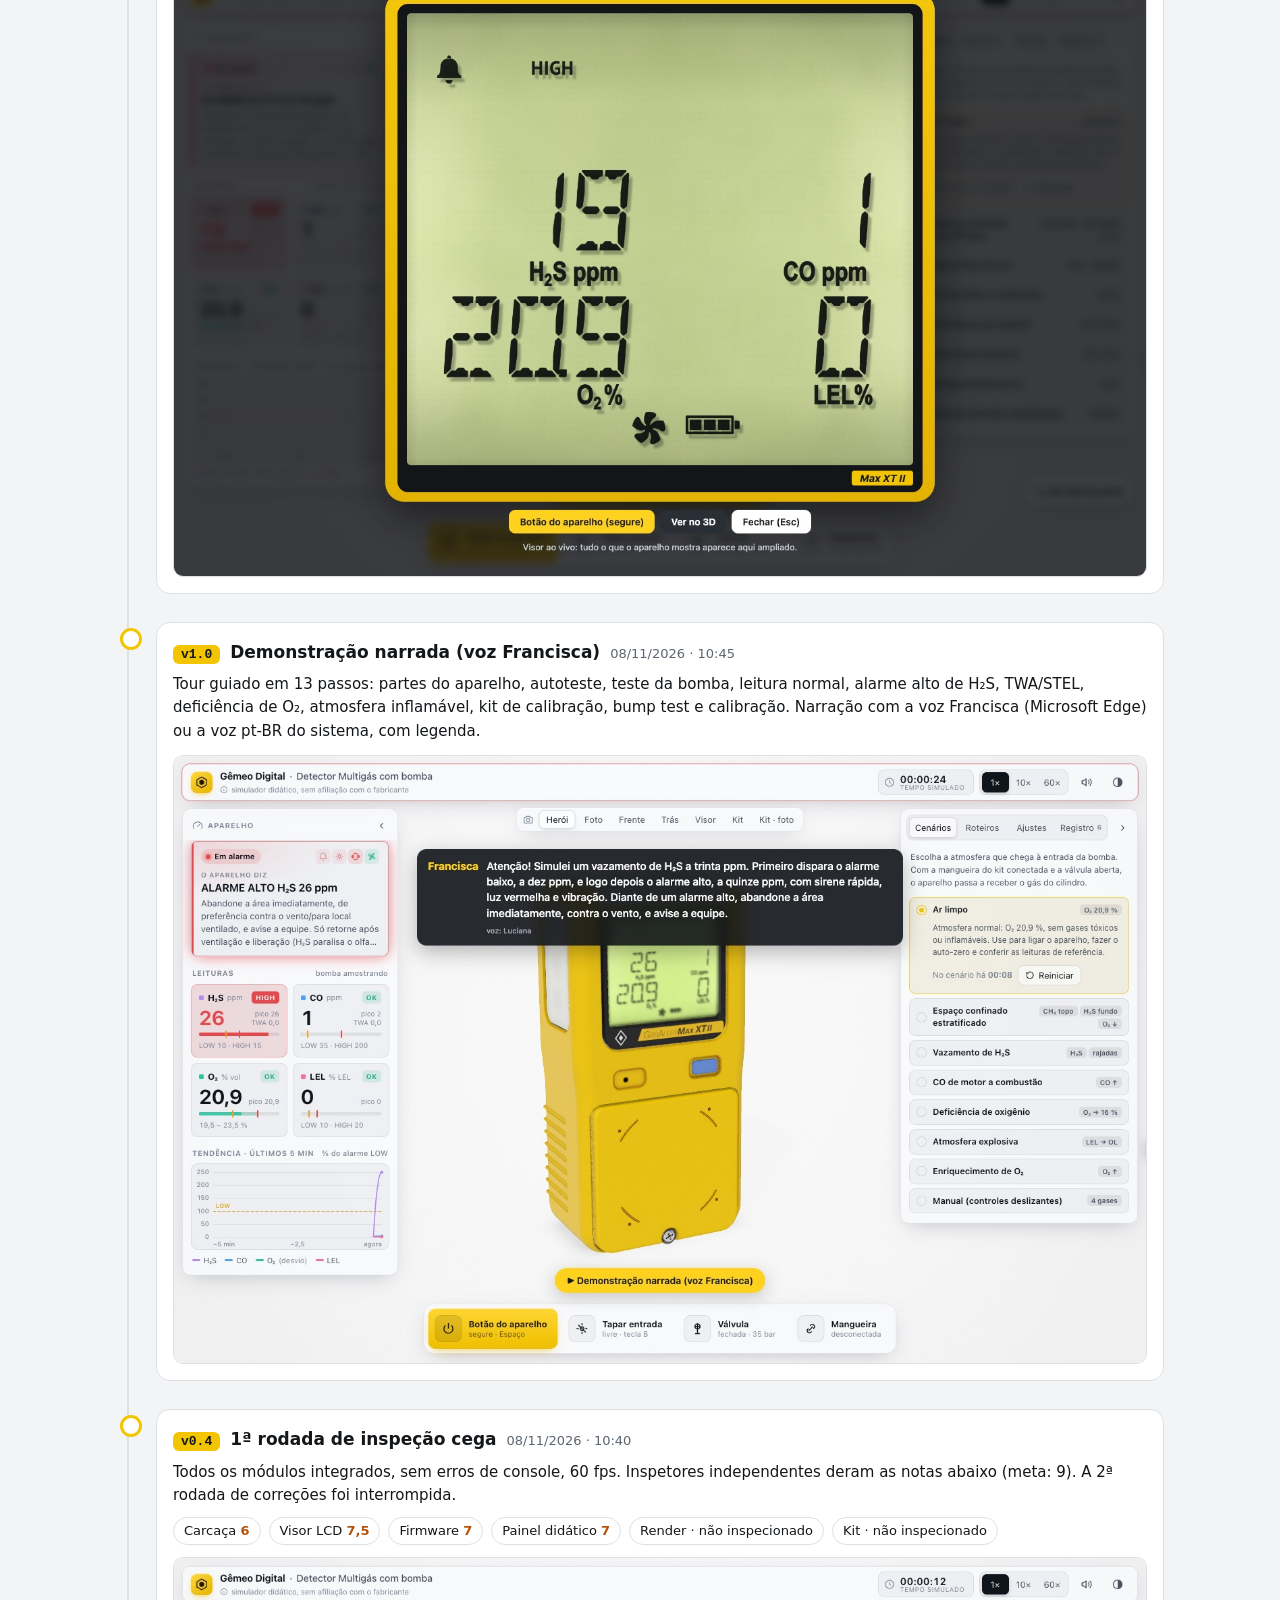
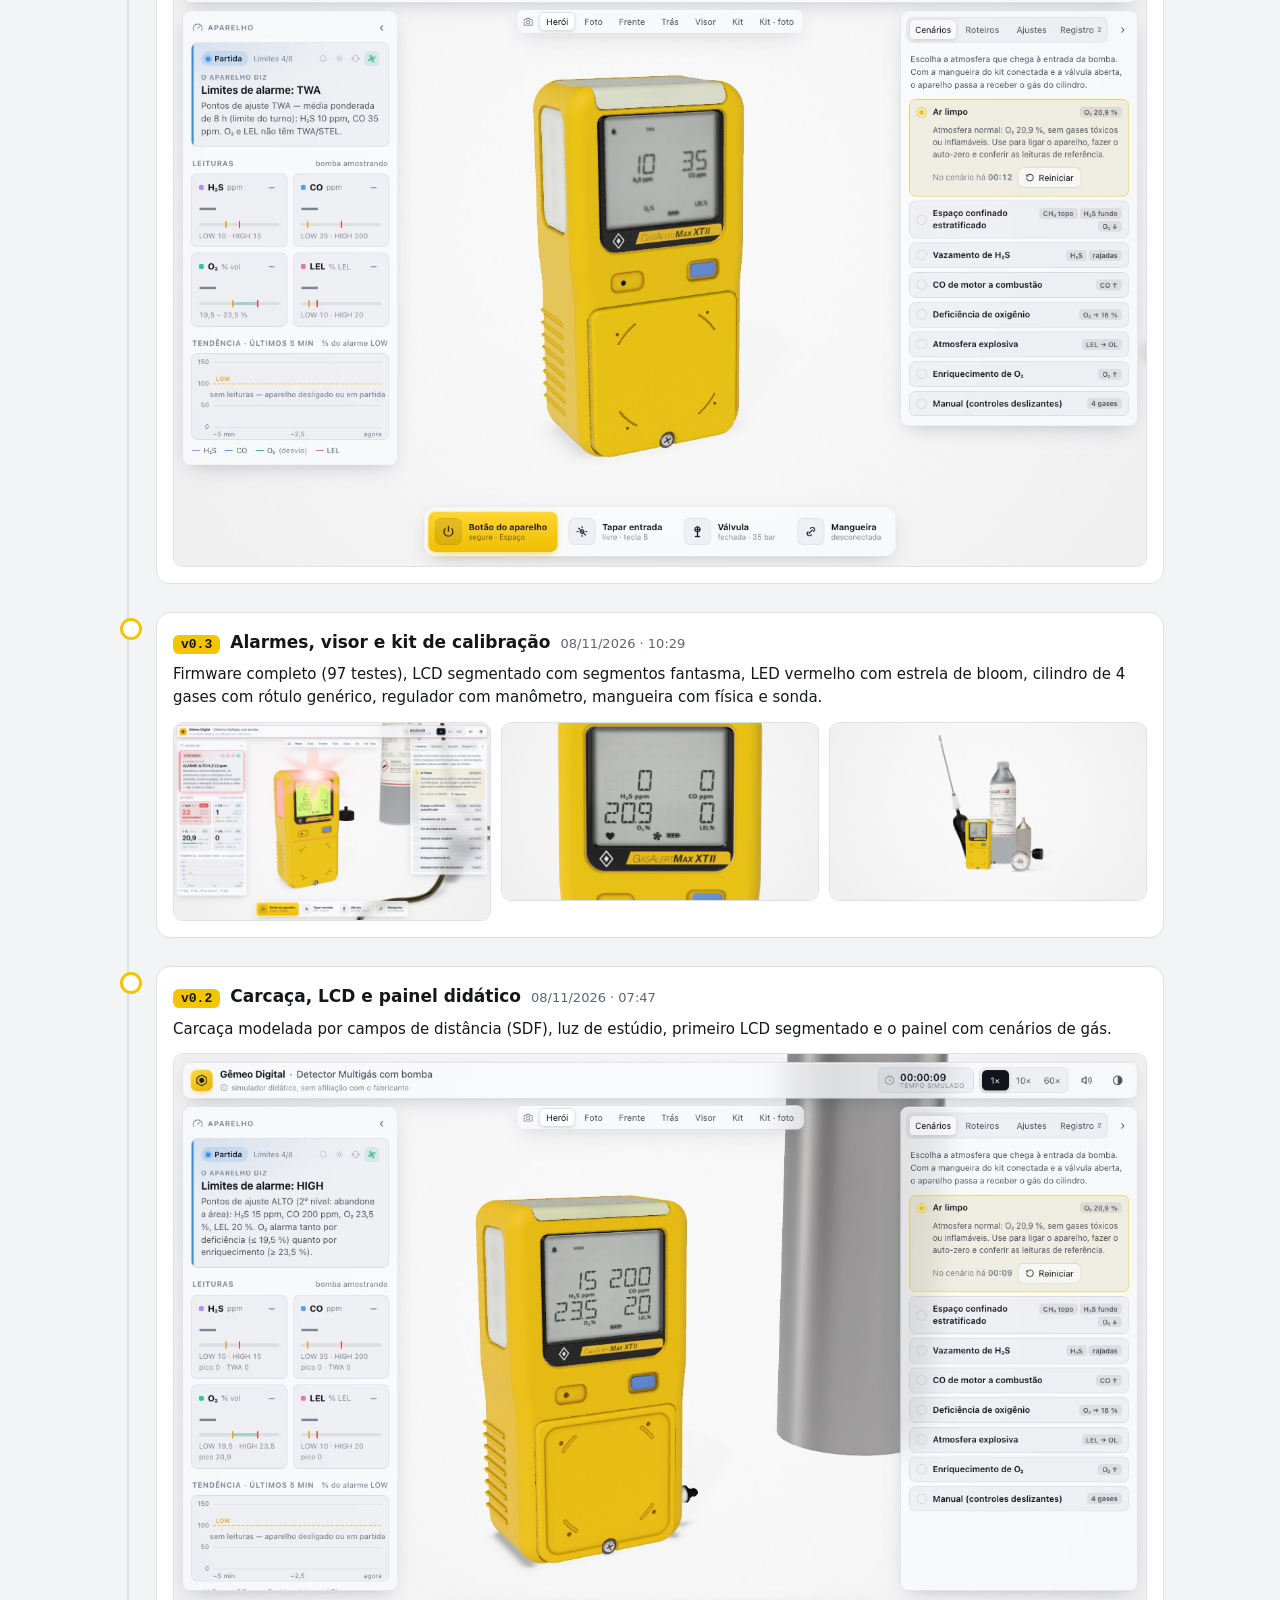
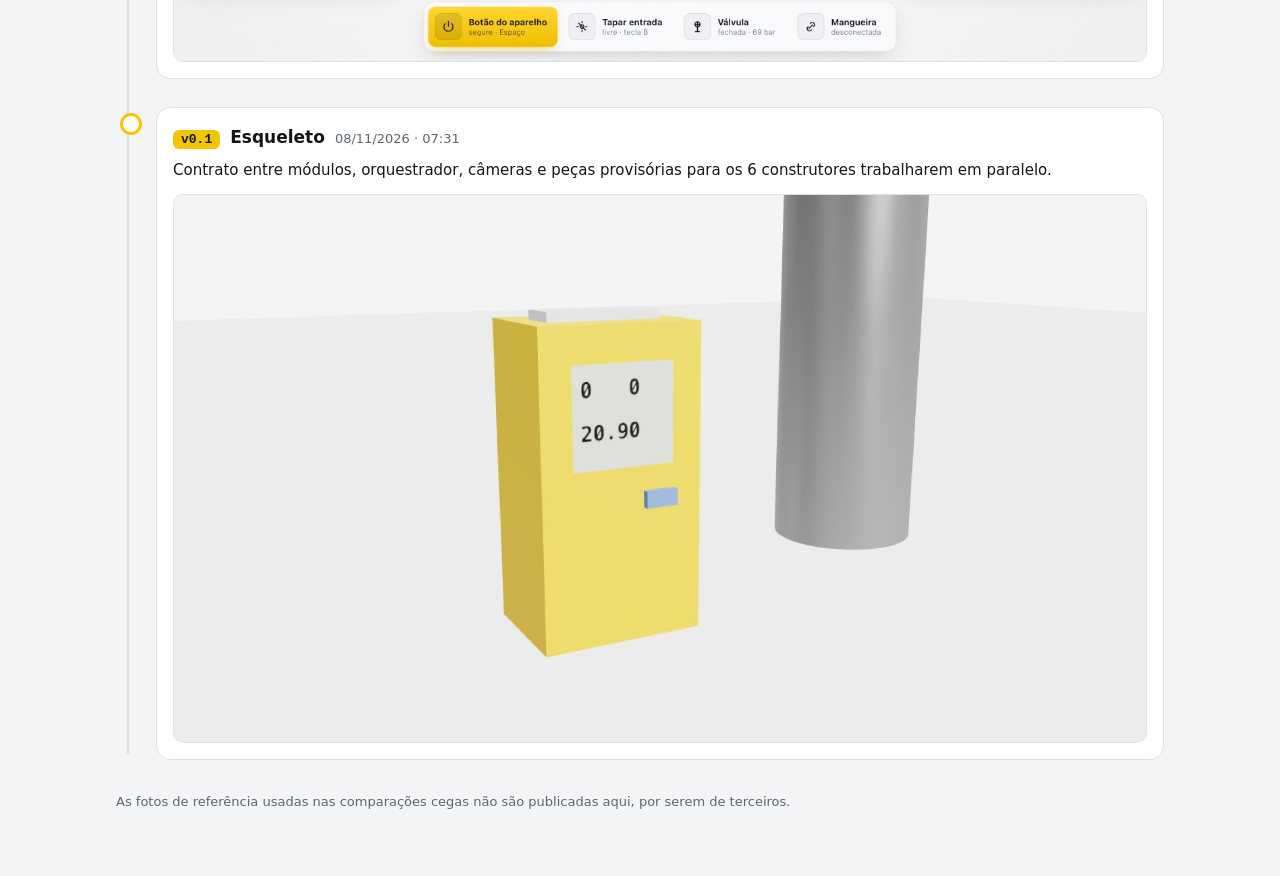
==== commit c8e1f786: "v1.5: tripé em todos os ambientes, todos fechados Co-Authored-By: Claude Opus 5.5 <noreply@anthropic" ====
--- a/versoes.html
+++ b/versoes.html
@@ -42,6 +42,11 @@
     <a href="./">Abrir o simulador</a>
   </div>
   <ol>
+    <li><div class="card">
+      <div class="head"><span class="tag">v1.5</span><h2>Tripé em todos os ambientes, todos em local fechado</h2><time>09/11/2026</time></div>
+      <p>Aparelho no tripé em todos os cenários e ambientes fechados: oficina de manutenção (ar limpo), interior de tanque (confinado), casa de bombas de esgoto com válvula vazando (H₂S), galpão com gerador e empilhadeira (CO), sala de nitrogênio (deficiência de O₂), depósito de inflamáveis (explosiva) e central de oxigênio interna (enriquecimento de O₂).</p>
+      <div class="shots"><img loading="lazy" src="versoes/v1.5_fechados.jpg" alt="Depósito de inflamáveis"><img loading="lazy" src="versoes/v1.5_h2s.jpg" alt="Casa de bombas com H₂S"></div>
+    </div></li>
     <li><div class="card">
       <div class="head"><span class="tag">v1.4</span><h2>Tripé de monitoramento e ambientes aprimorados</h2><time>08/11/2026</time></div>
       <p>Aparelho montado em tripé de 1,15 m nos cenários CO de motor (galpão com empilhadeira, gerador e fumaça) e deficiência de O₂ (área de nitrogênio com névoa fria). Ambientes divididos entre 3 agentes; os demais cenários seguem em aprimoramento.</p>
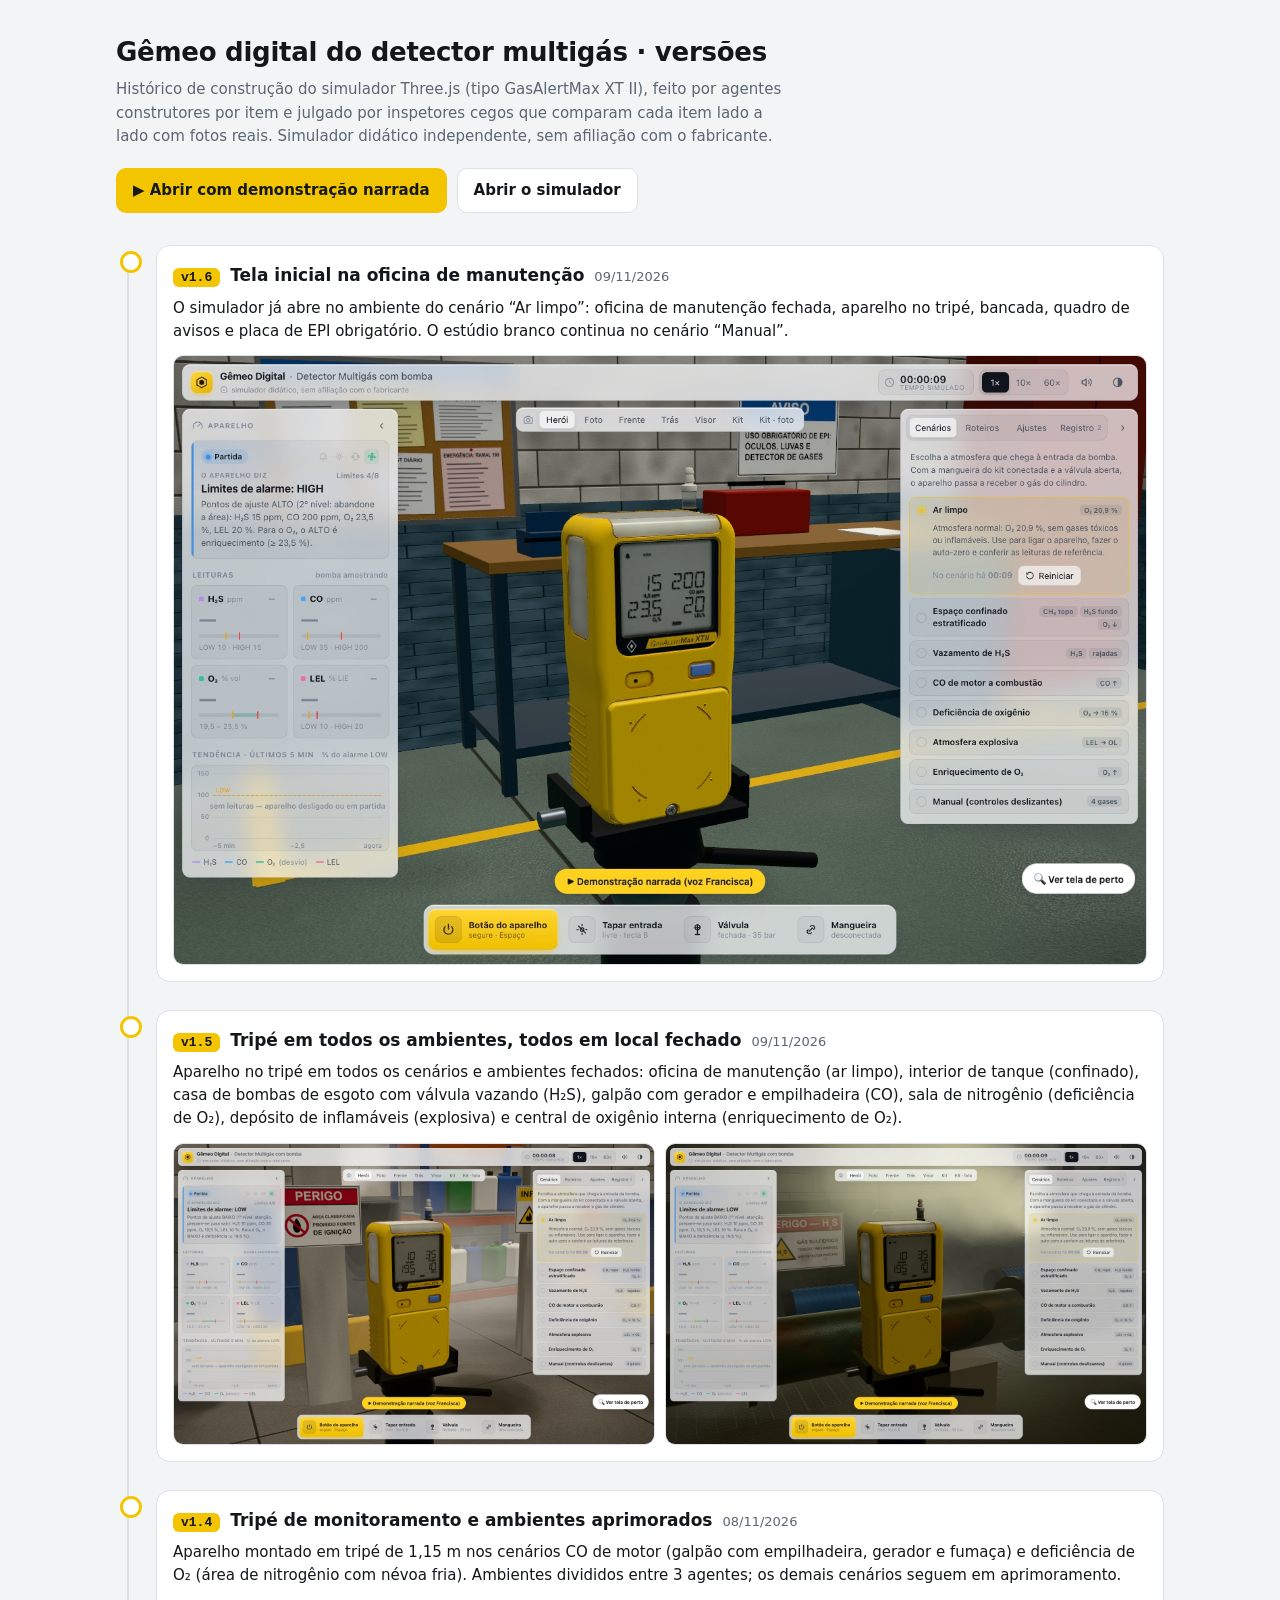
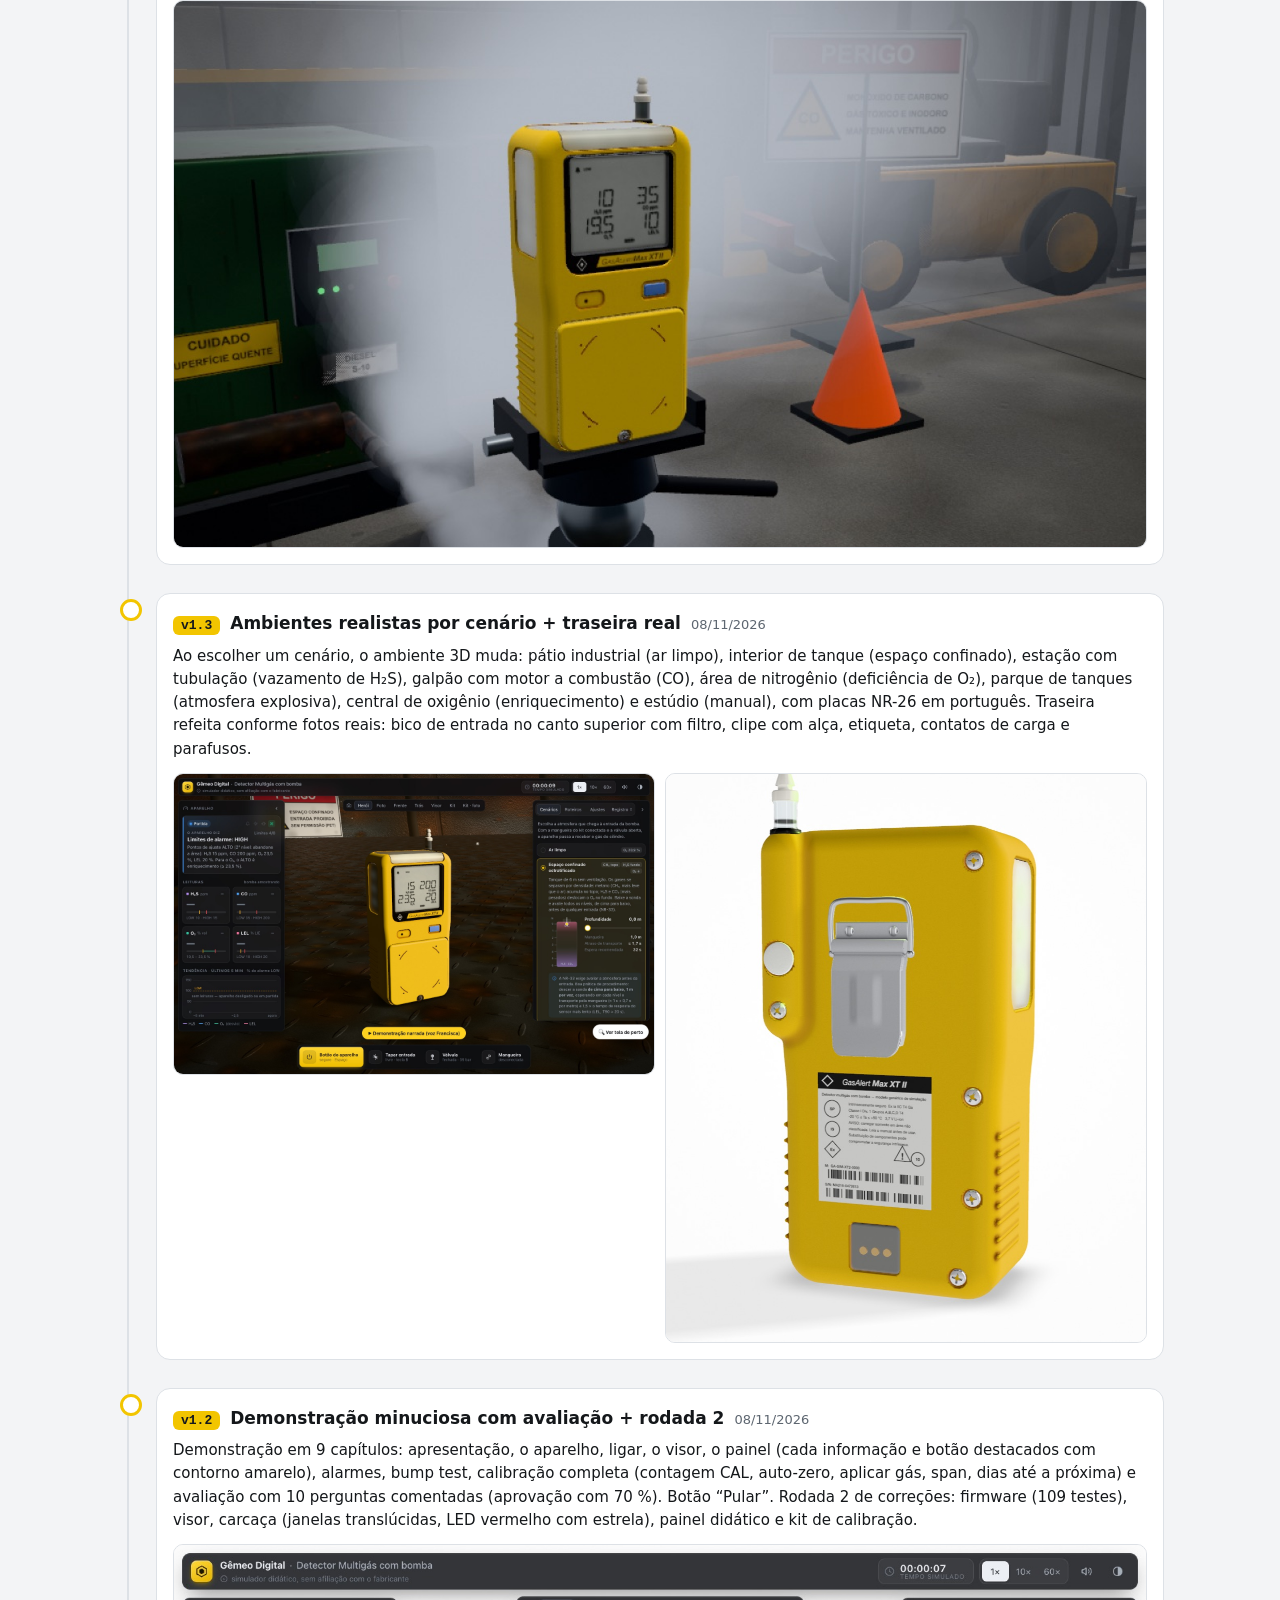
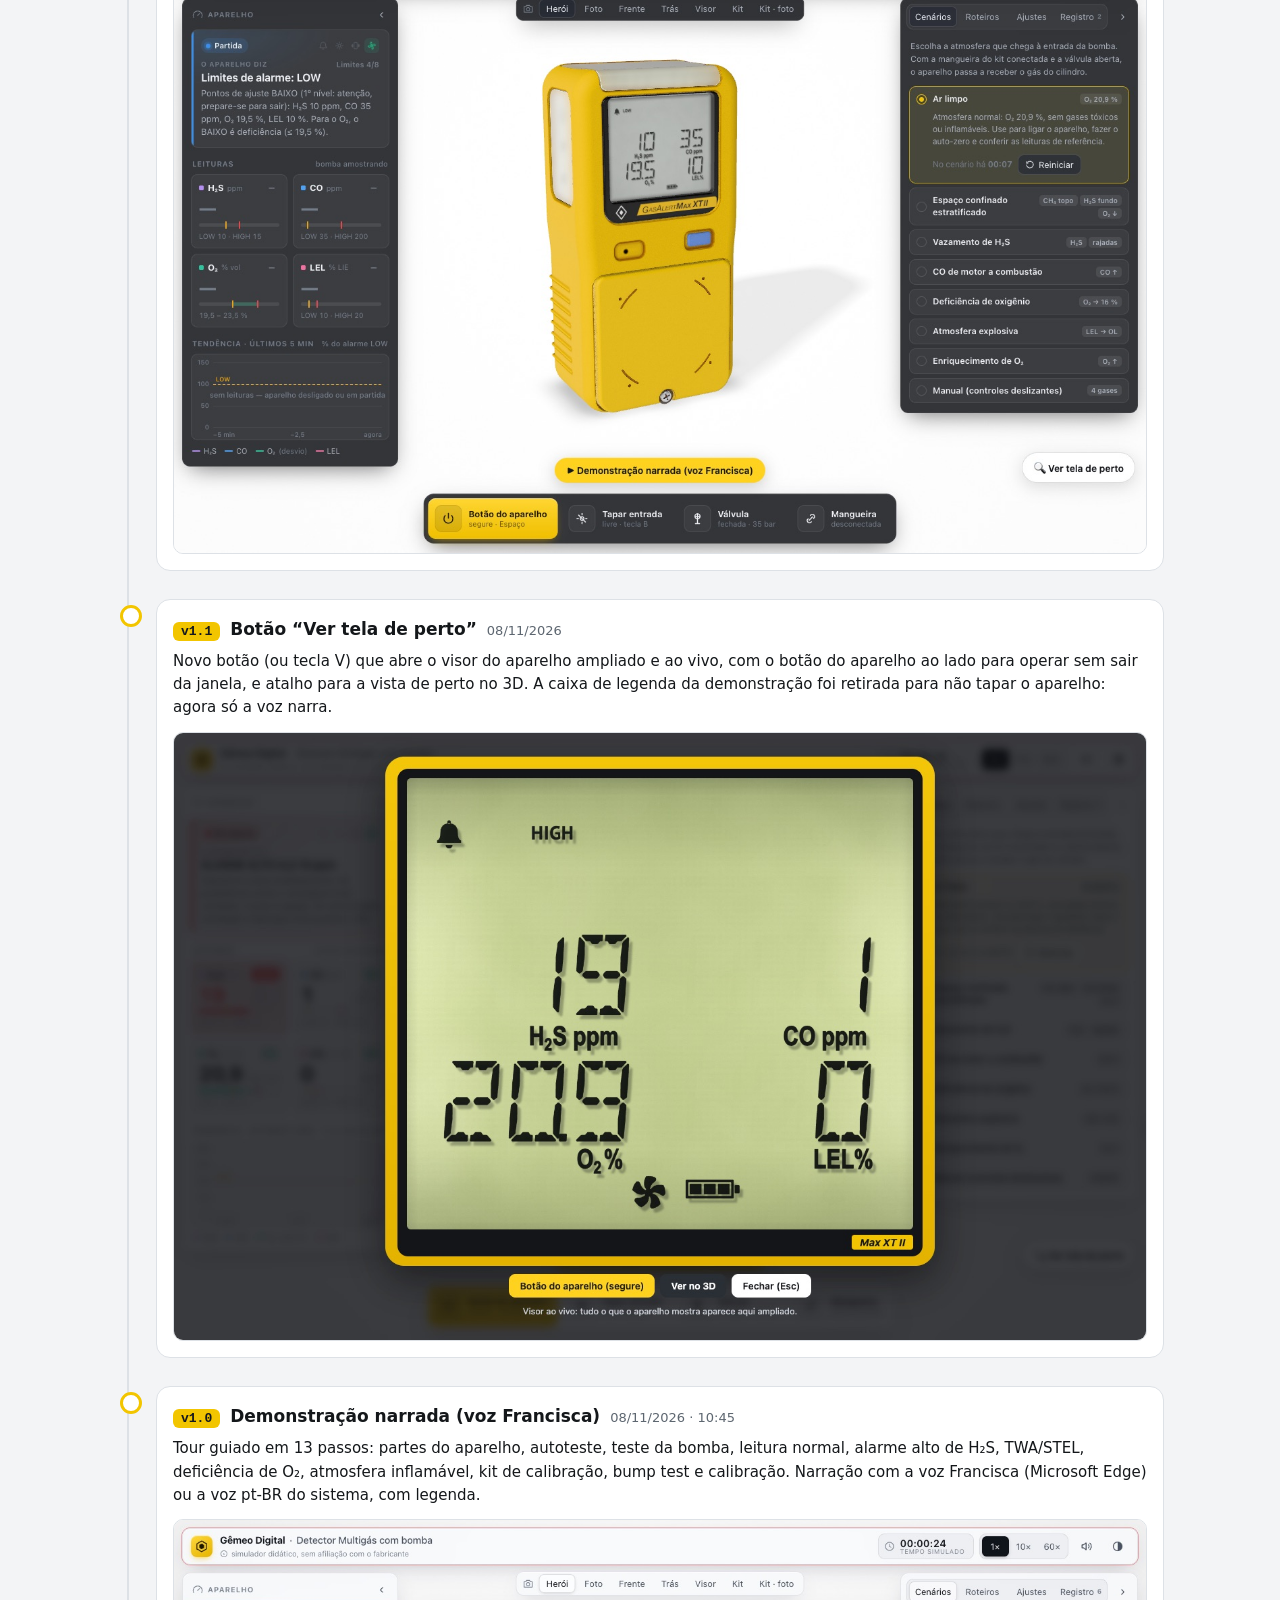
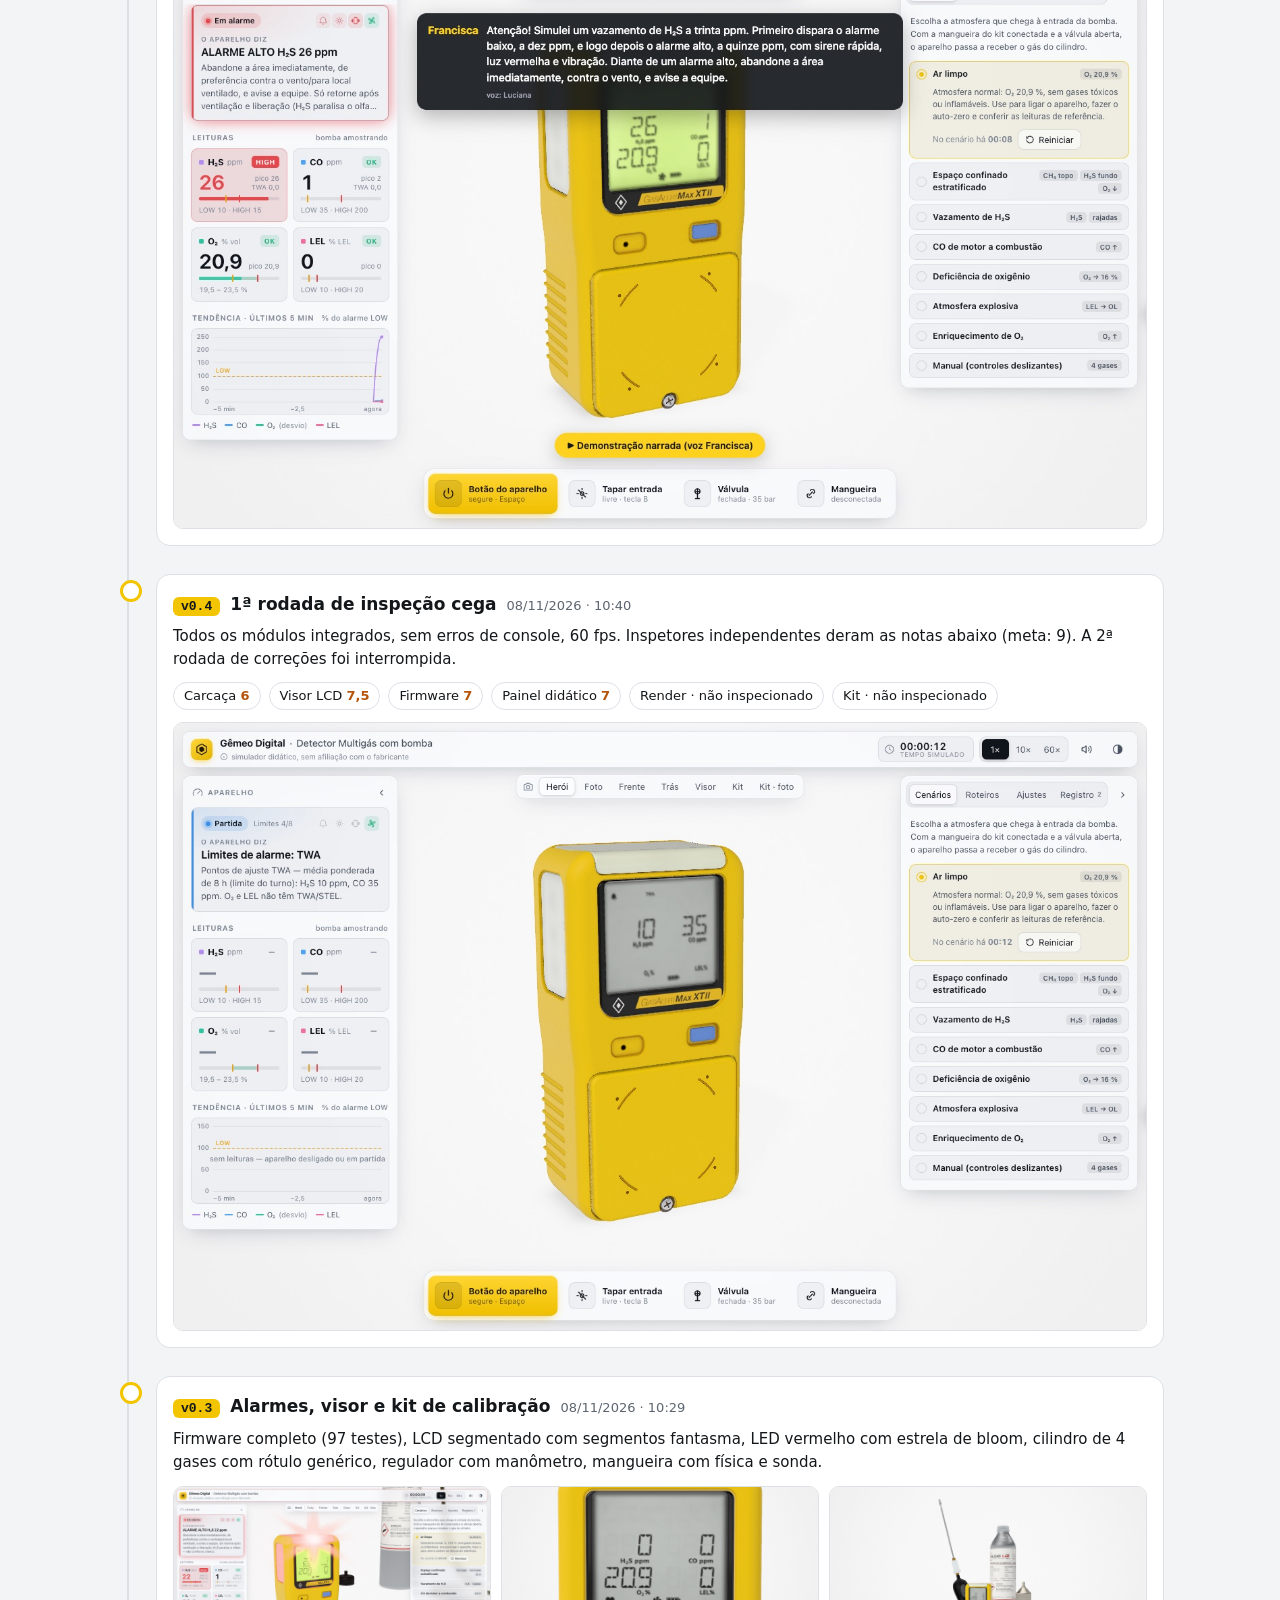
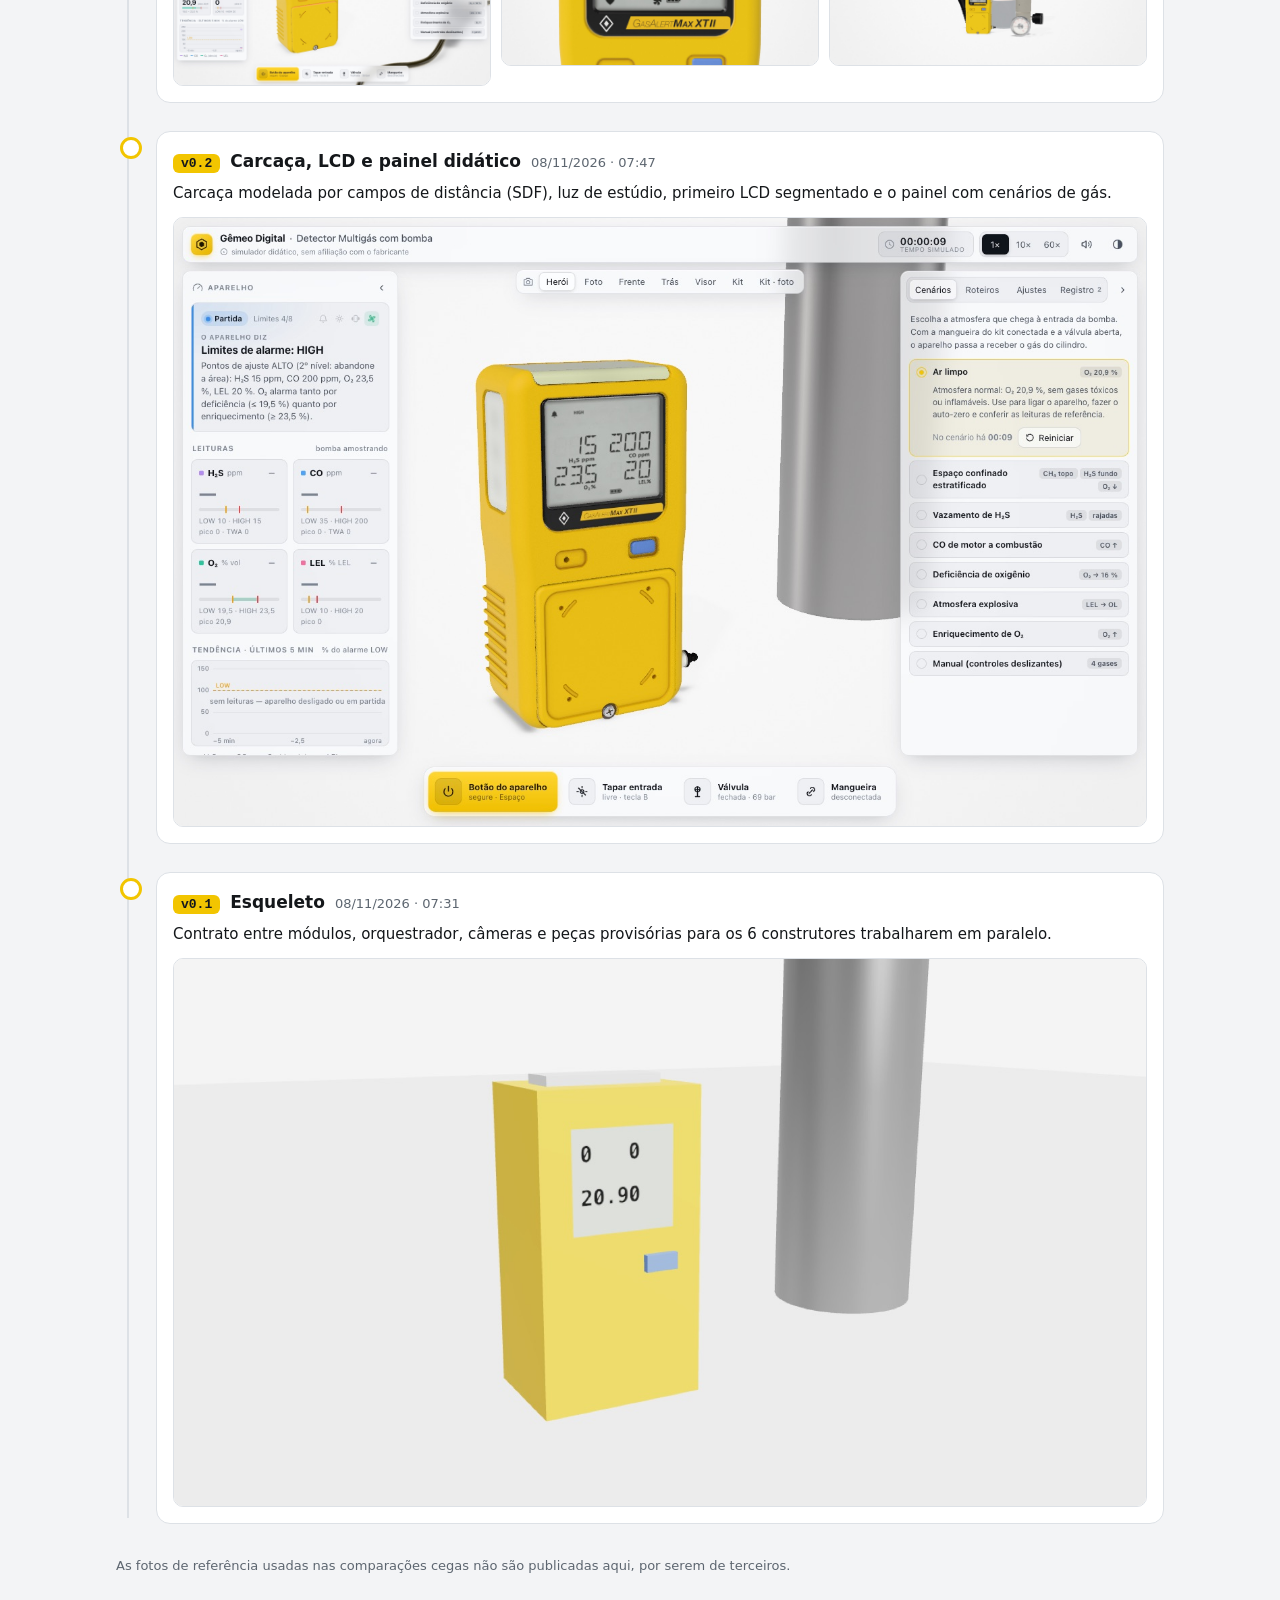
==== commit 2ee9281e: "v1.6: tela inicial abre no ambiente da oficina (Ar limpo) com tripé Co-Authored-By: Claude Opus 5.5 " ====
--- a/versoes.html
+++ b/versoes.html
@@ -42,6 +42,11 @@
     <a href="./">Abrir o simulador</a>
   </div>
   <ol>
+    <li><div class="card">
+      <div class="head"><span class="tag">v1.6</span><h2>Tela inicial na oficina de manutenção</h2><time>09/11/2026</time></div>
+      <p>O simulador já abre no ambiente do cenário “Ar limpo”: oficina de manutenção fechada, aparelho no tripé, bancada, quadro de avisos e placa de EPI obrigatório. O estúdio branco continua no cenário “Manual”.</p>
+      <div class="shots"><img loading="lazy" src="versoes/v1.6_inicio.jpg" alt="Tela inicial na oficina"></div>
+    </div></li>
     <li><div class="card">
       <div class="head"><span class="tag">v1.5</span><h2>Tripé em todos os ambientes, todos em local fechado</h2><time>09/11/2026</time></div>
       <p>Aparelho no tripé em todos os cenários e ambientes fechados: oficina de manutenção (ar limpo), interior de tanque (confinado), casa de bombas de esgoto com válvula vazando (H₂S), galpão com gerador e empilhadeira (CO), sala de nitrogênio (deficiência de O₂), depósito de inflamáveis (explosiva) e central de oxigênio interna (enriquecimento de O₂).</p>
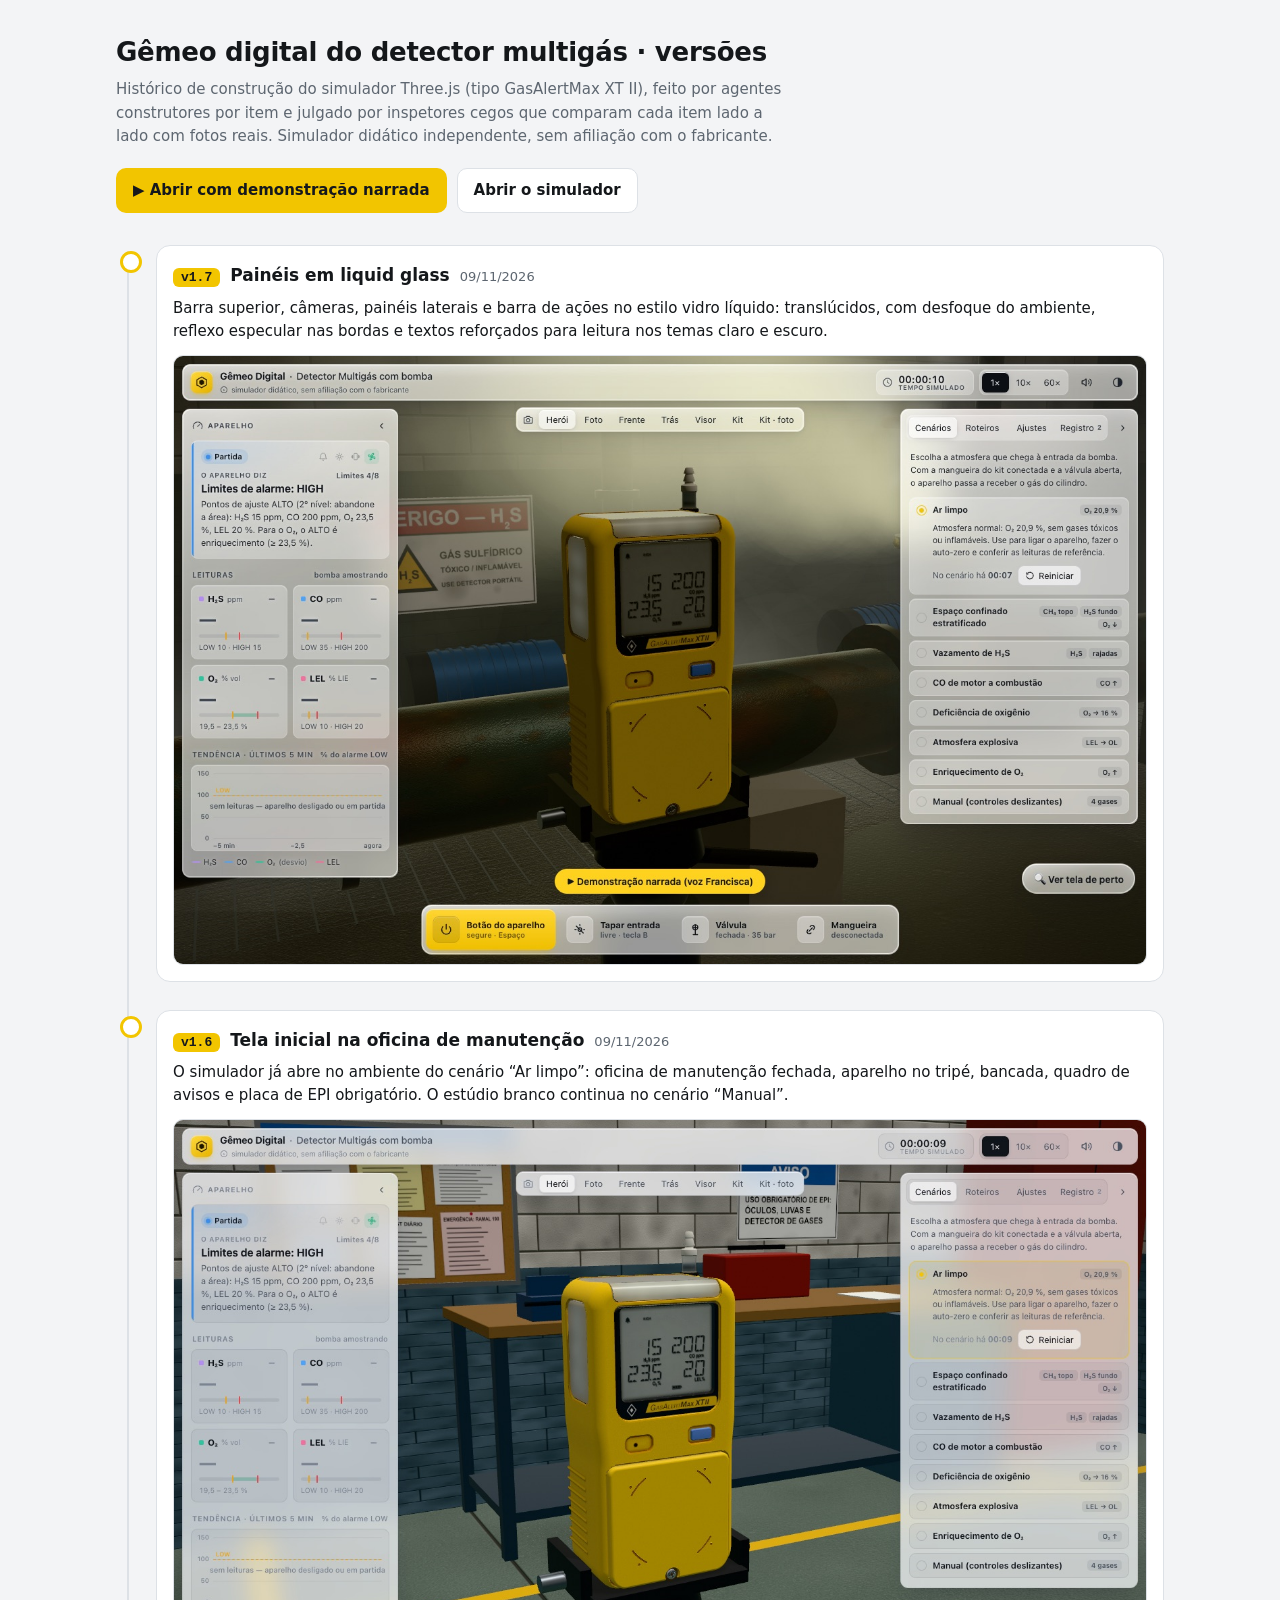
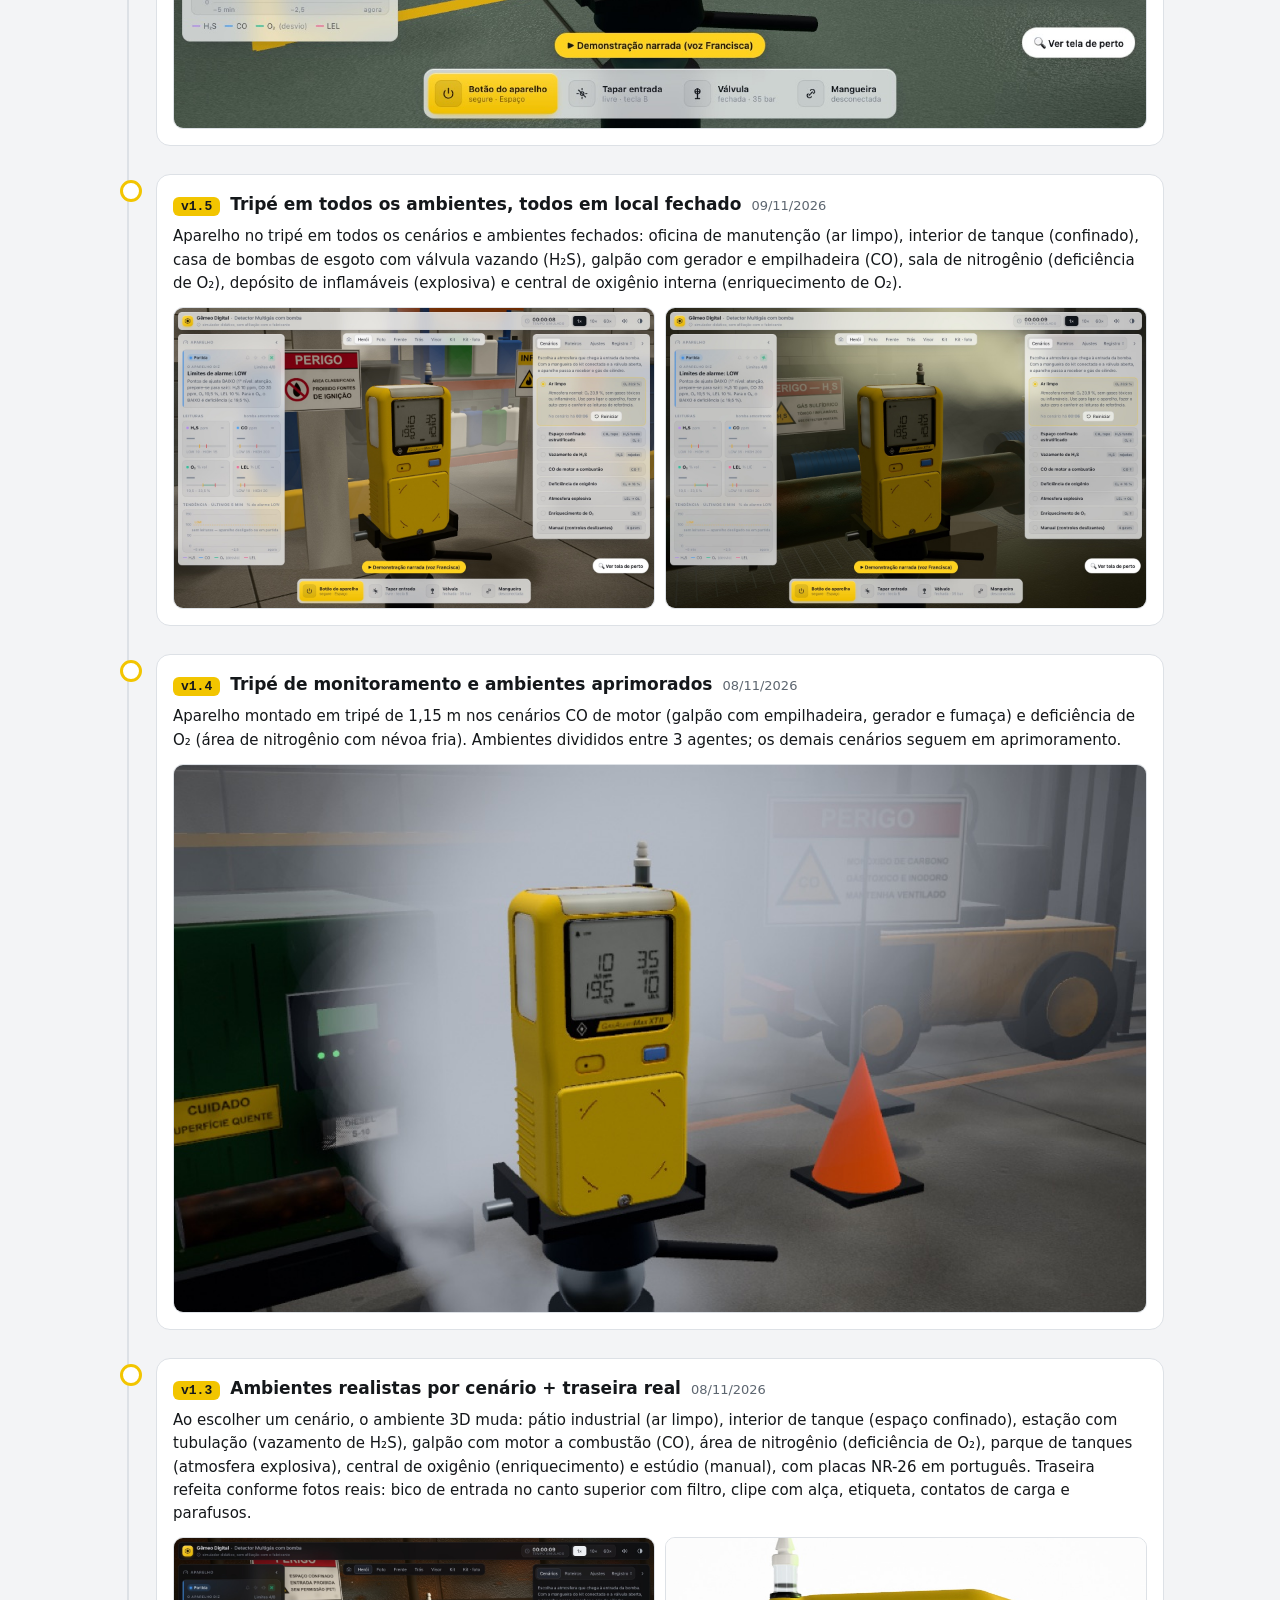
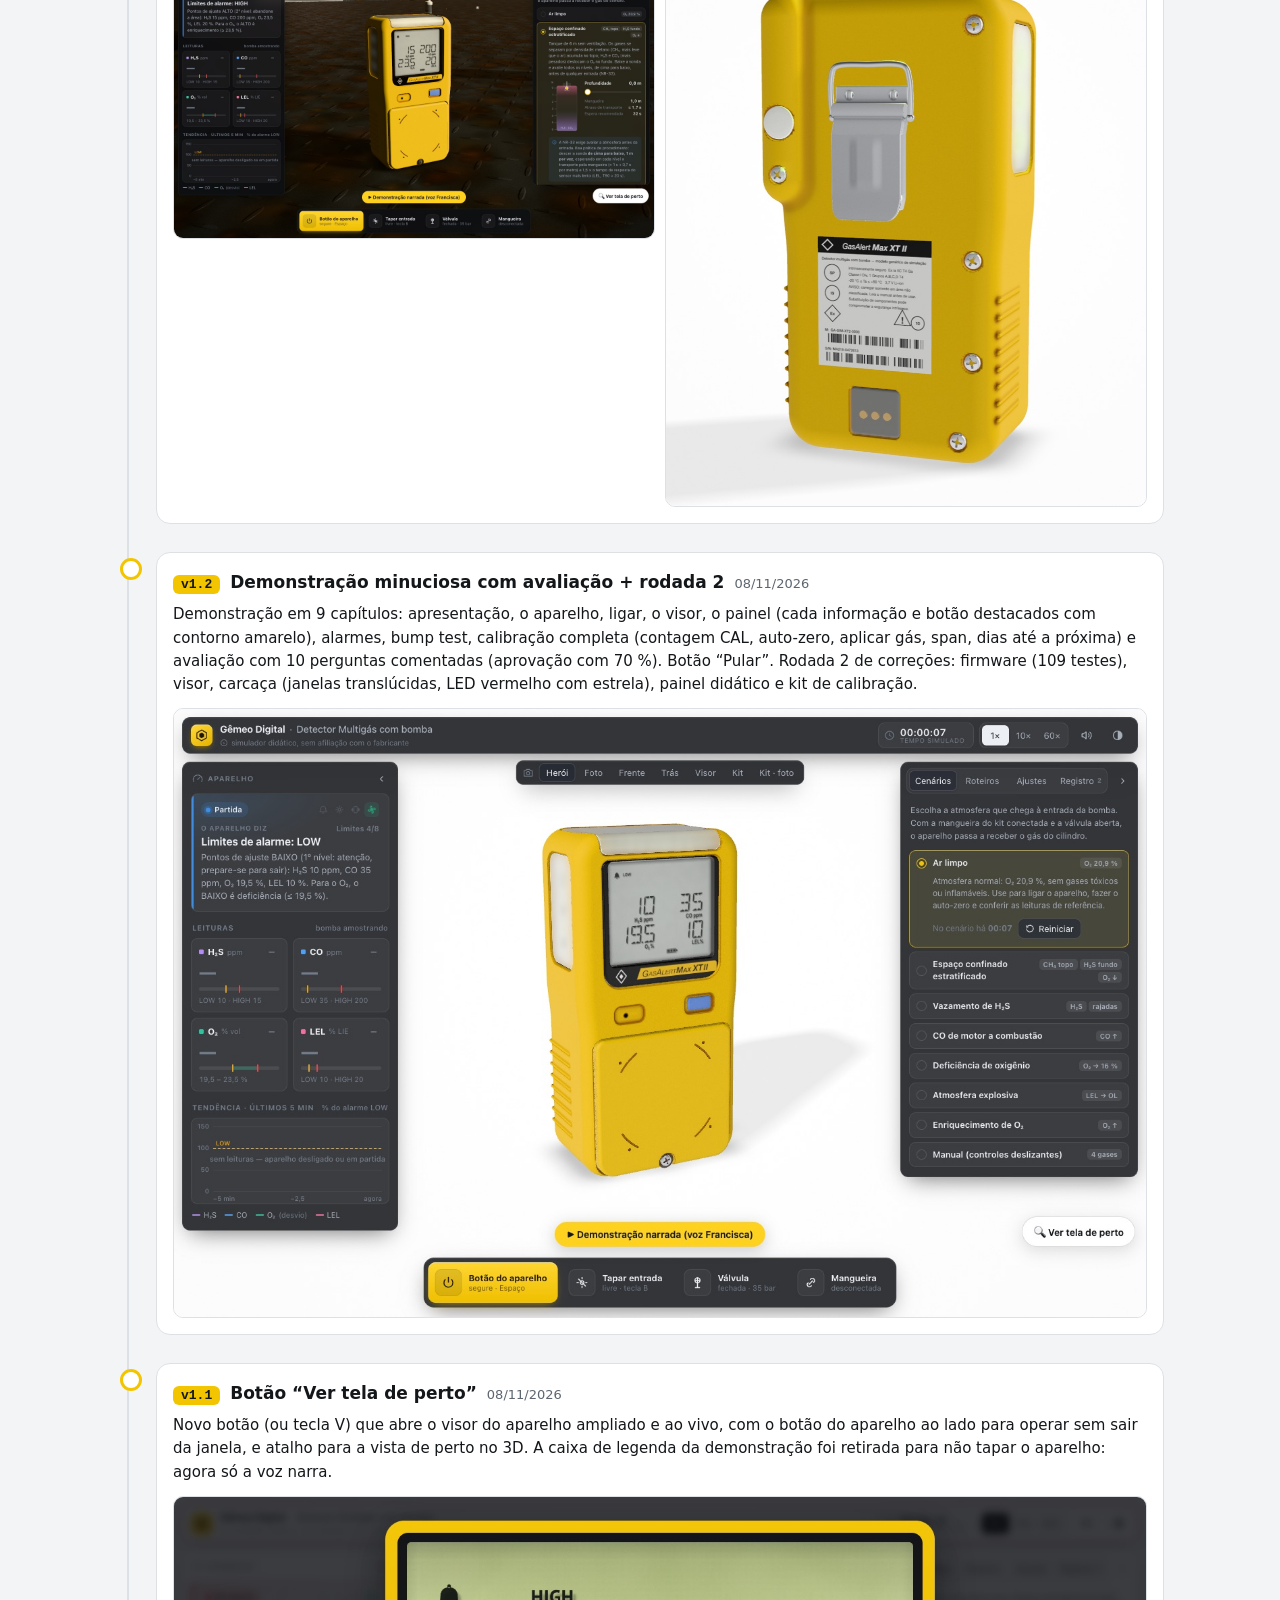
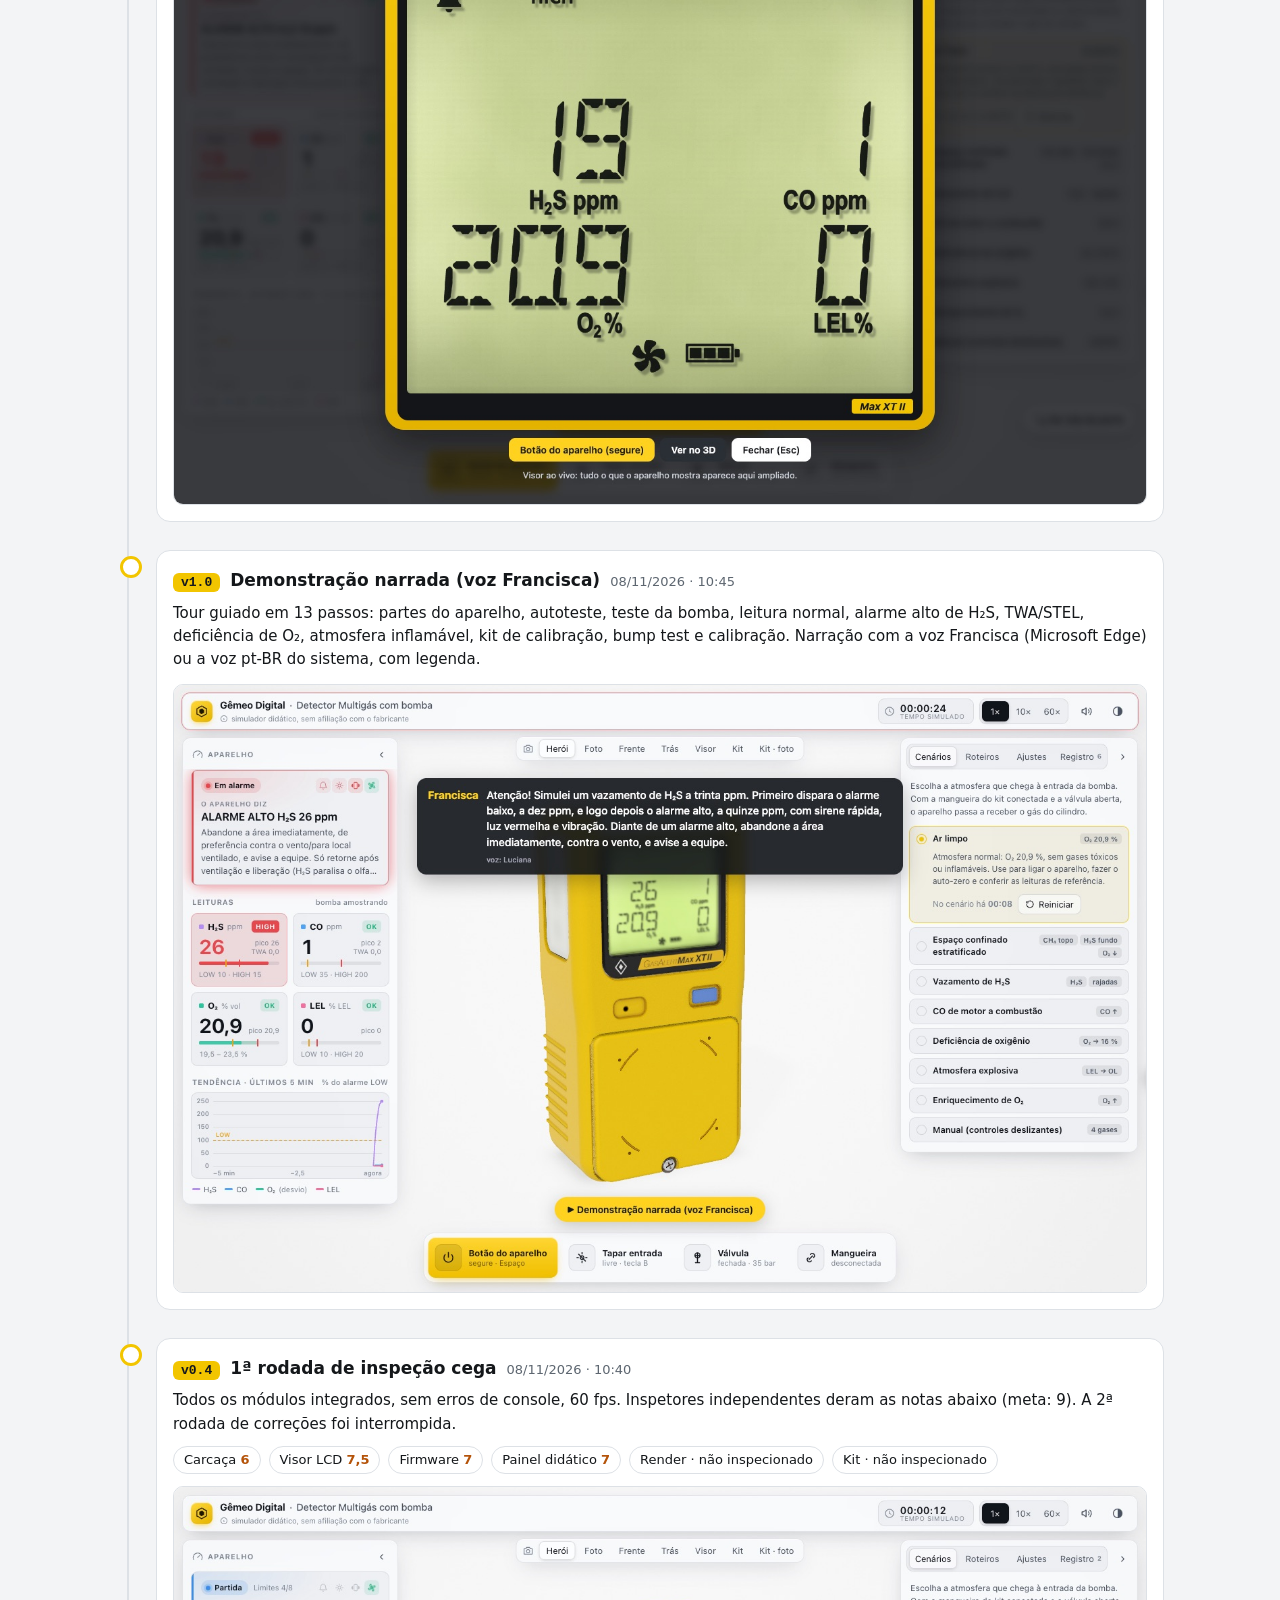
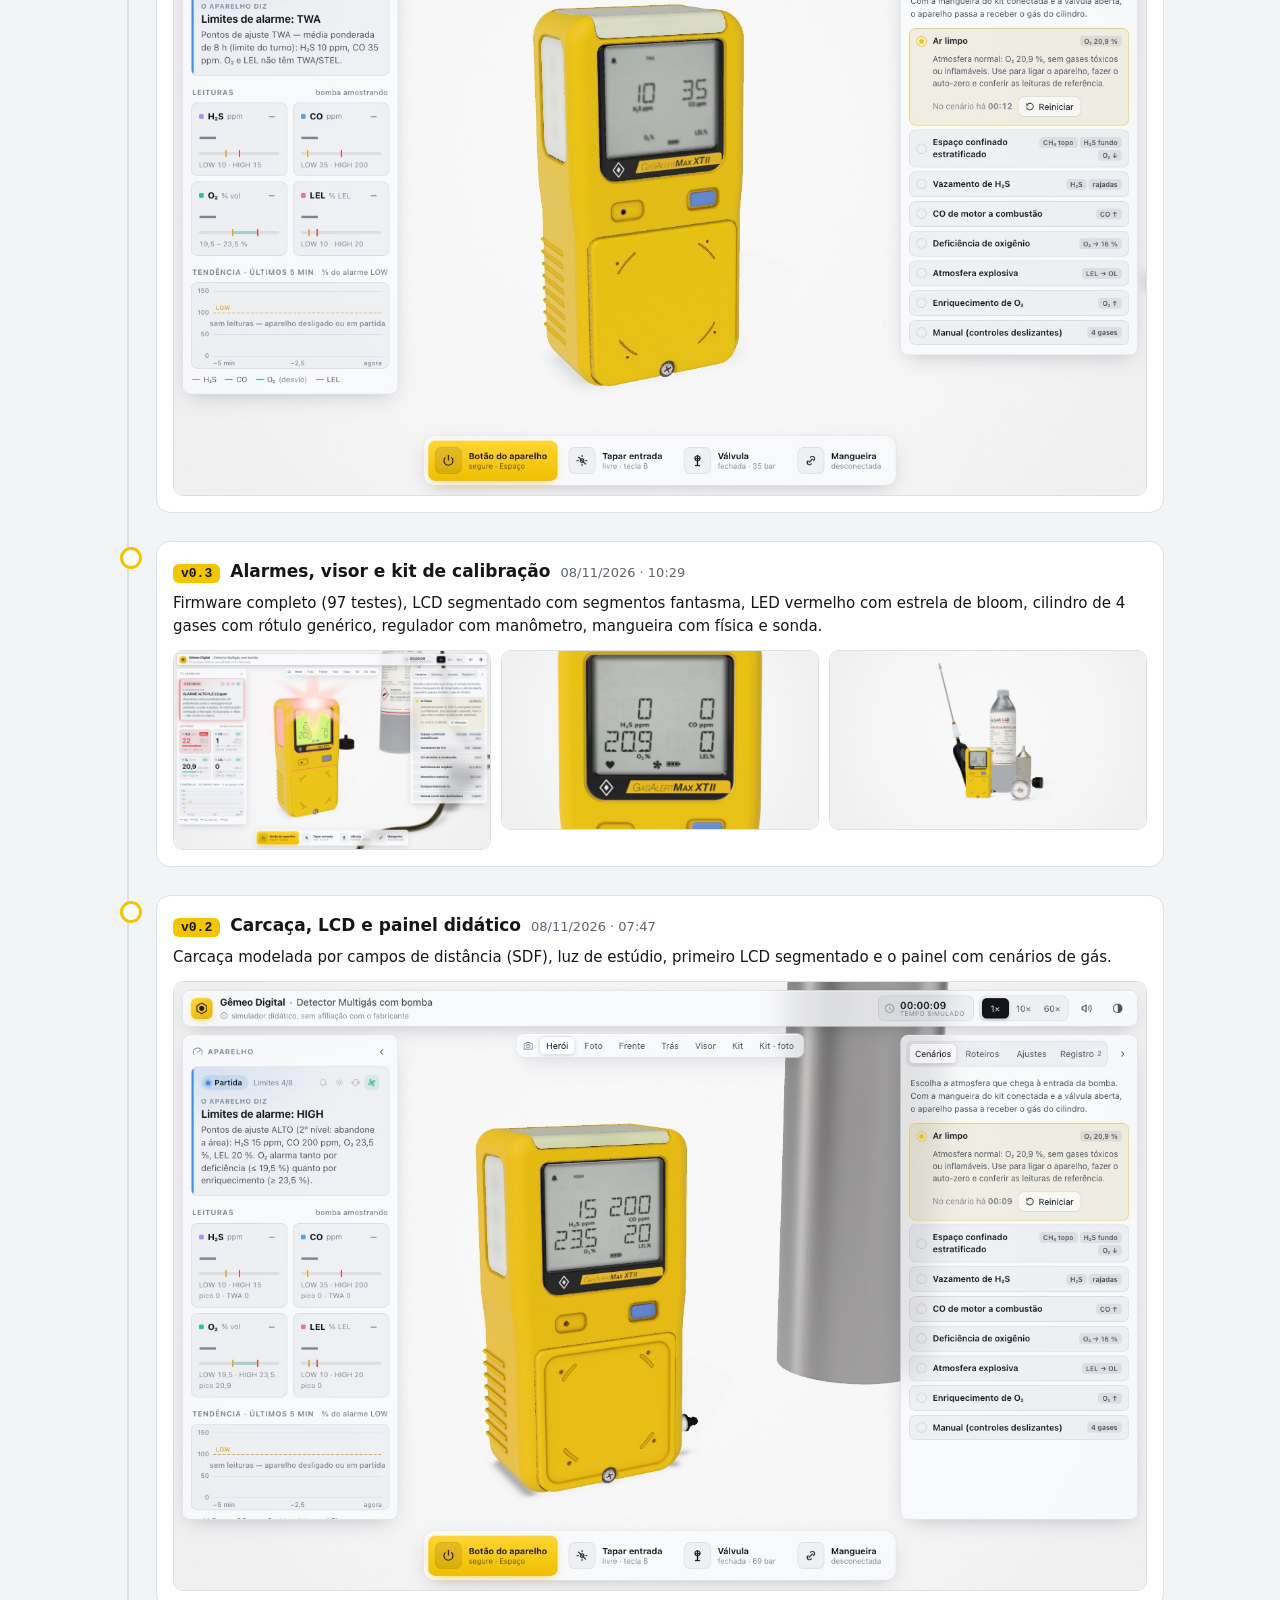
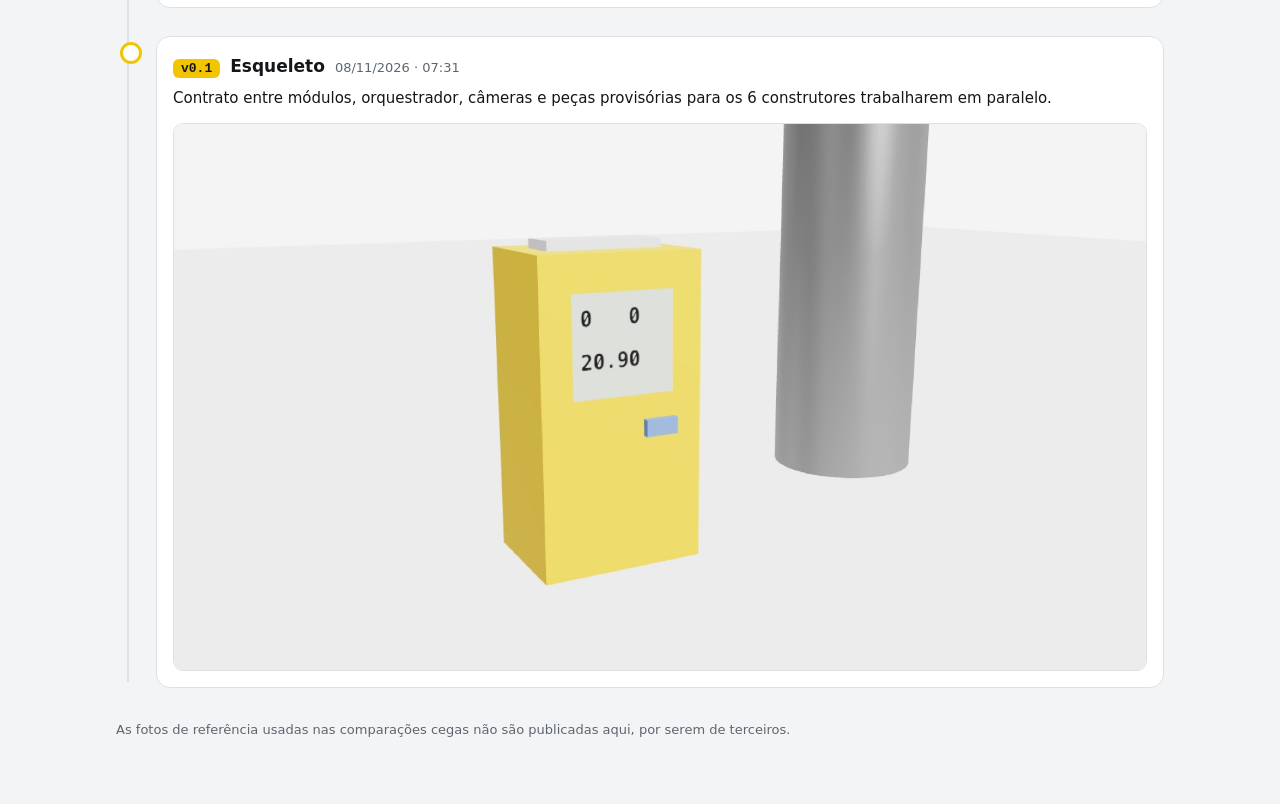
==== commit fc6622c1: "v1.7: painéis em liquid glass com textos legíveis Co-Authored-By: Claude Opus 5.5 <noreply@anthropic" ====
--- a/versoes.html
+++ b/versoes.html
@@ -42,6 +42,11 @@
     <a href="./">Abrir o simulador</a>
   </div>
   <ol>
+    <li><div class="card">
+      <div class="head"><span class="tag">v1.7</span><h2>Painéis em liquid glass</h2><time>09/11/2026</time></div>
+      <p>Barra superior, câmeras, painéis laterais e barra de ações no estilo vidro líquido: translúcidos, com desfoque do ambiente, reflexo especular nas bordas e textos reforçados para leitura nos temas claro e escuro.</p>
+      <div class="shots"><img loading="lazy" src="versoes/v1.7_liquid_glass.jpg" alt="Painéis em vidro líquido sobre a casa de bombas"></div>
+    </div></li>
     <li><div class="card">
       <div class="head"><span class="tag">v1.6</span><h2>Tela inicial na oficina de manutenção</h2><time>09/11/2026</time></div>
       <p>O simulador já abre no ambiente do cenário “Ar limpo”: oficina de manutenção fechada, aparelho no tripé, bancada, quadro de avisos e placa de EPI obrigatório. O estúdio branco continua no cenário “Manual”.</p>
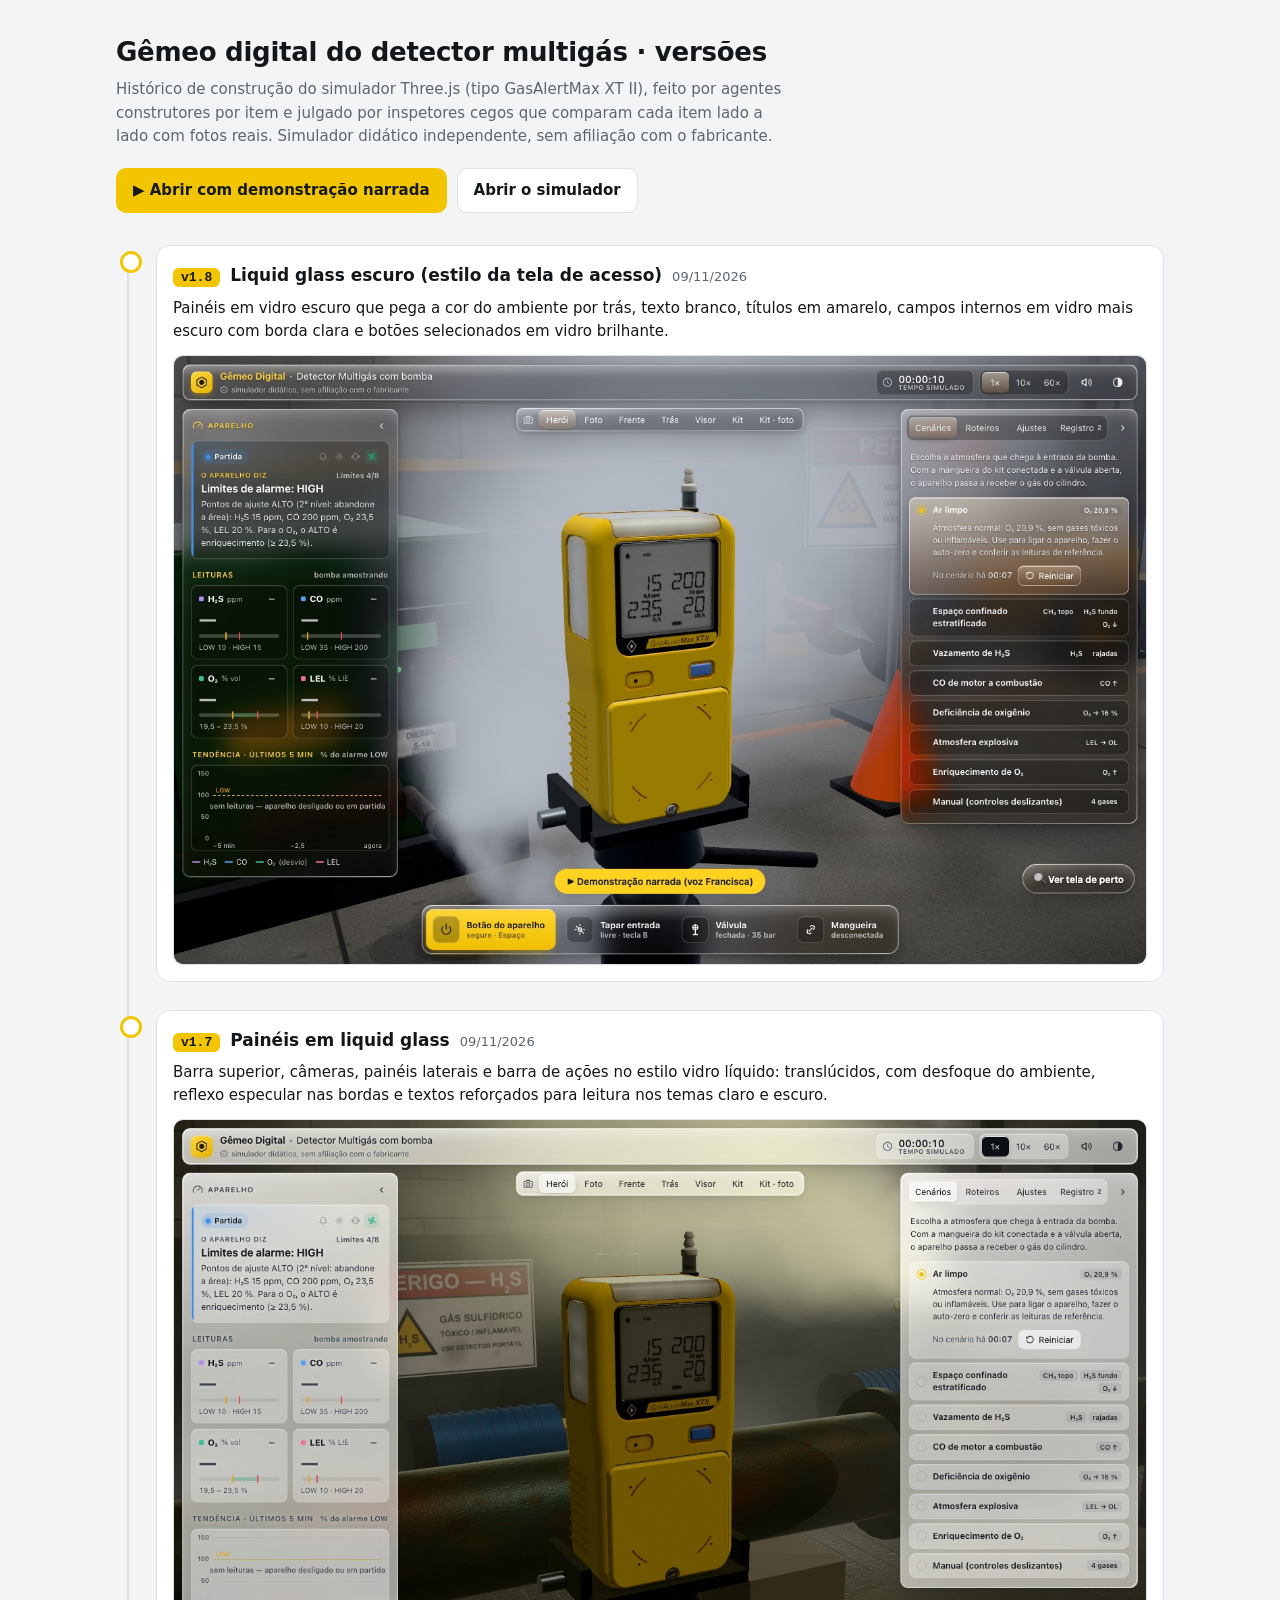
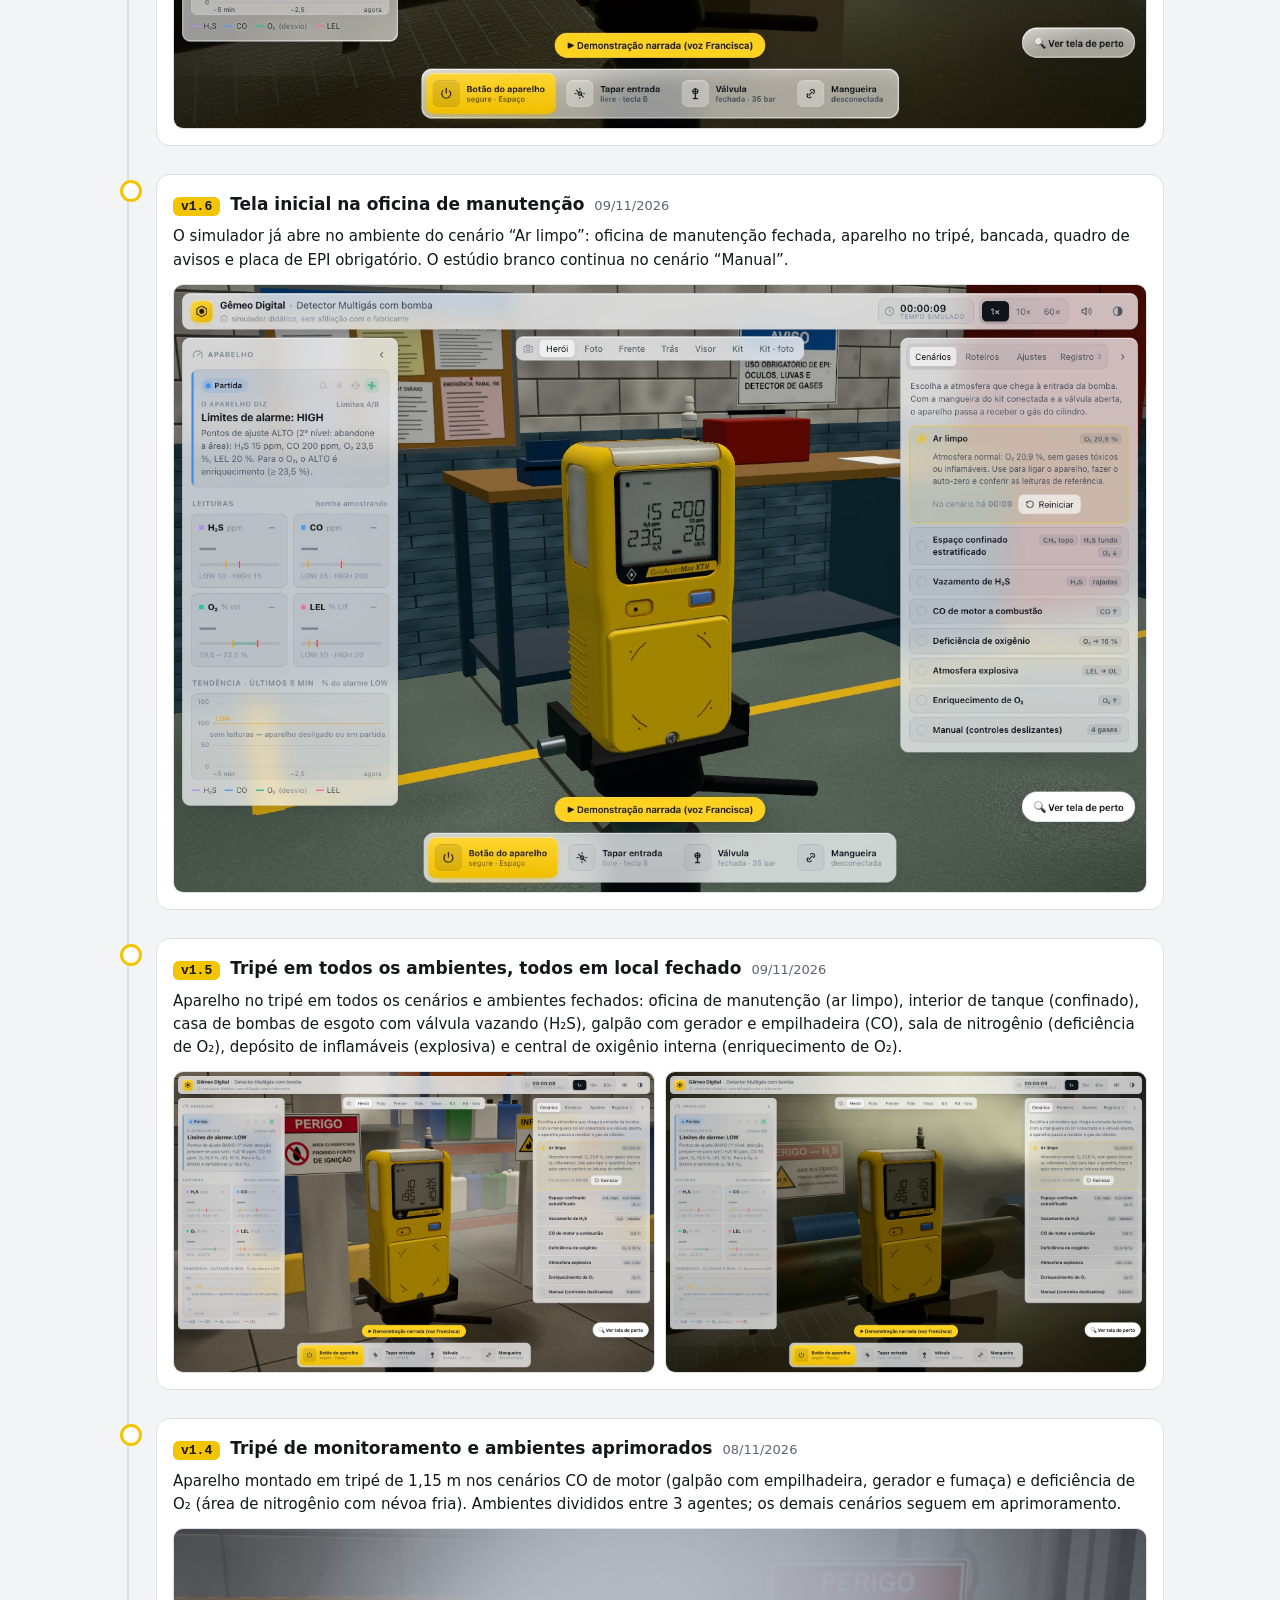
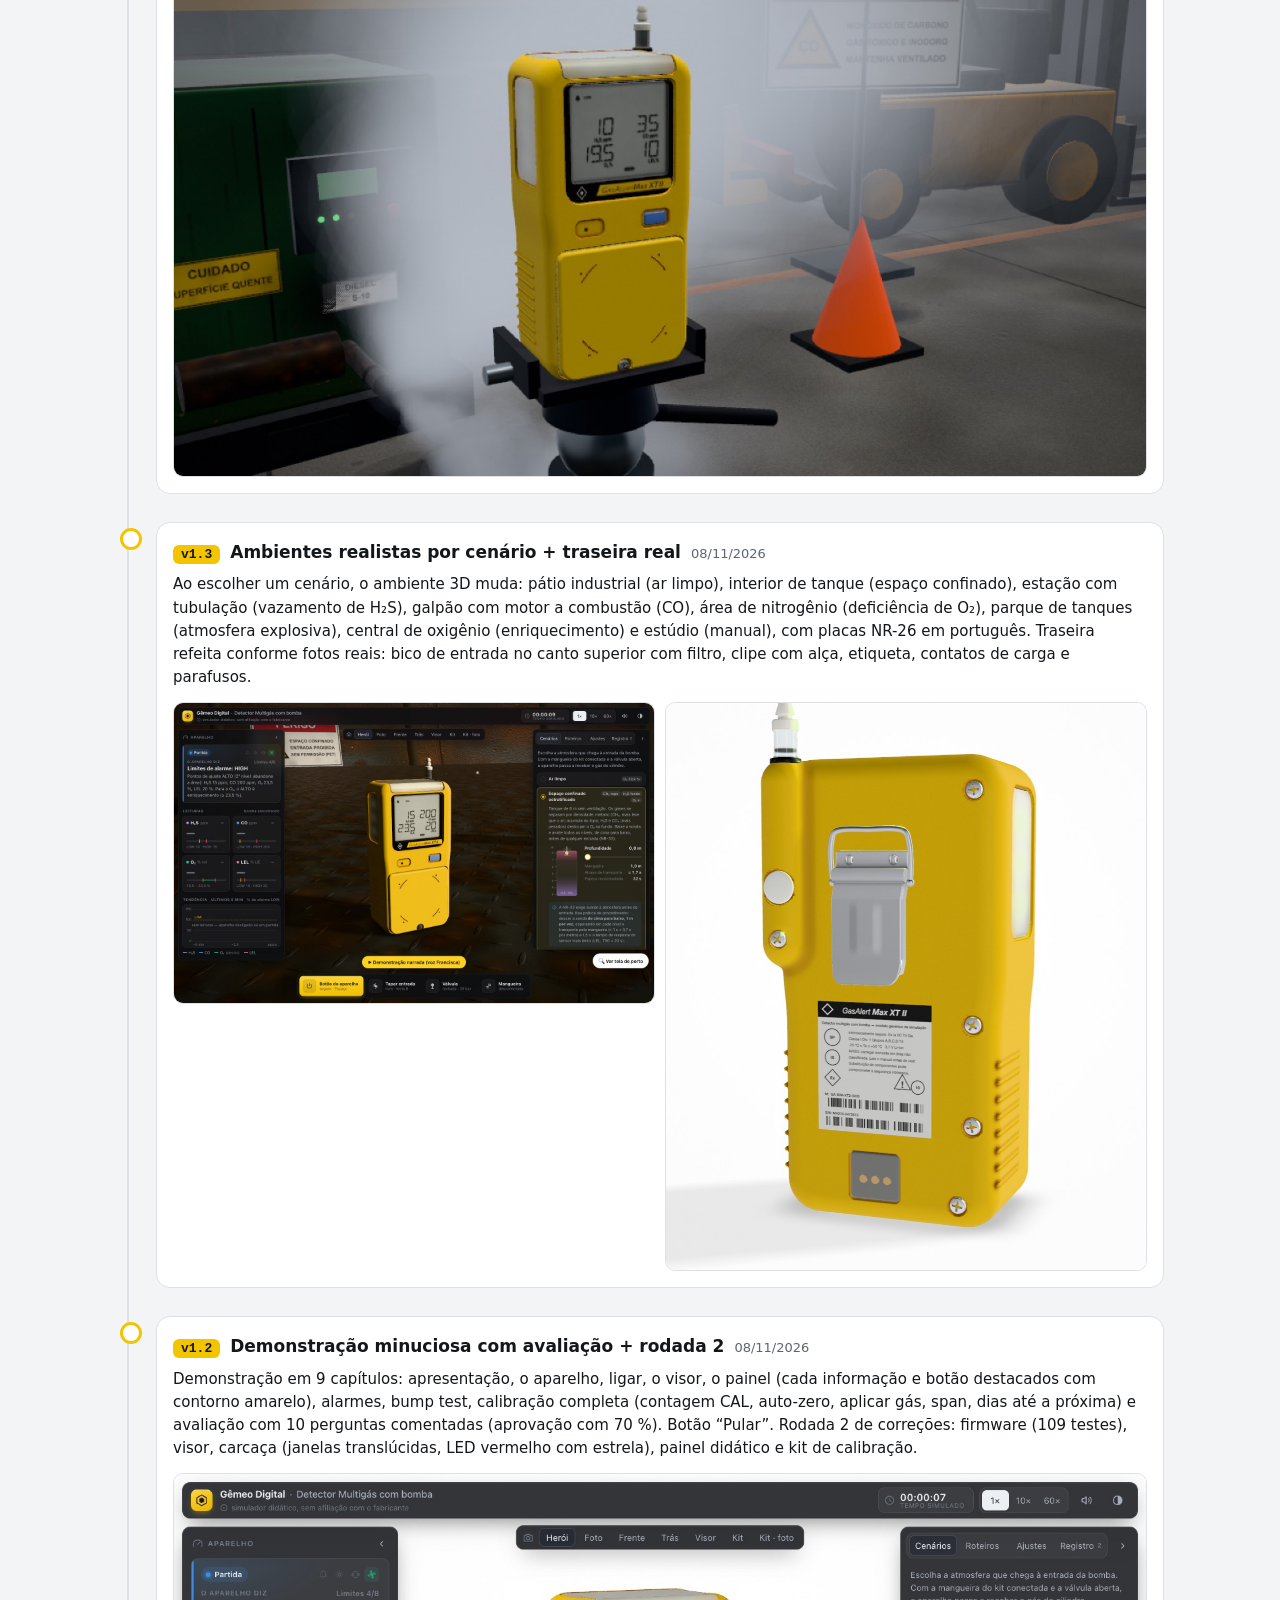
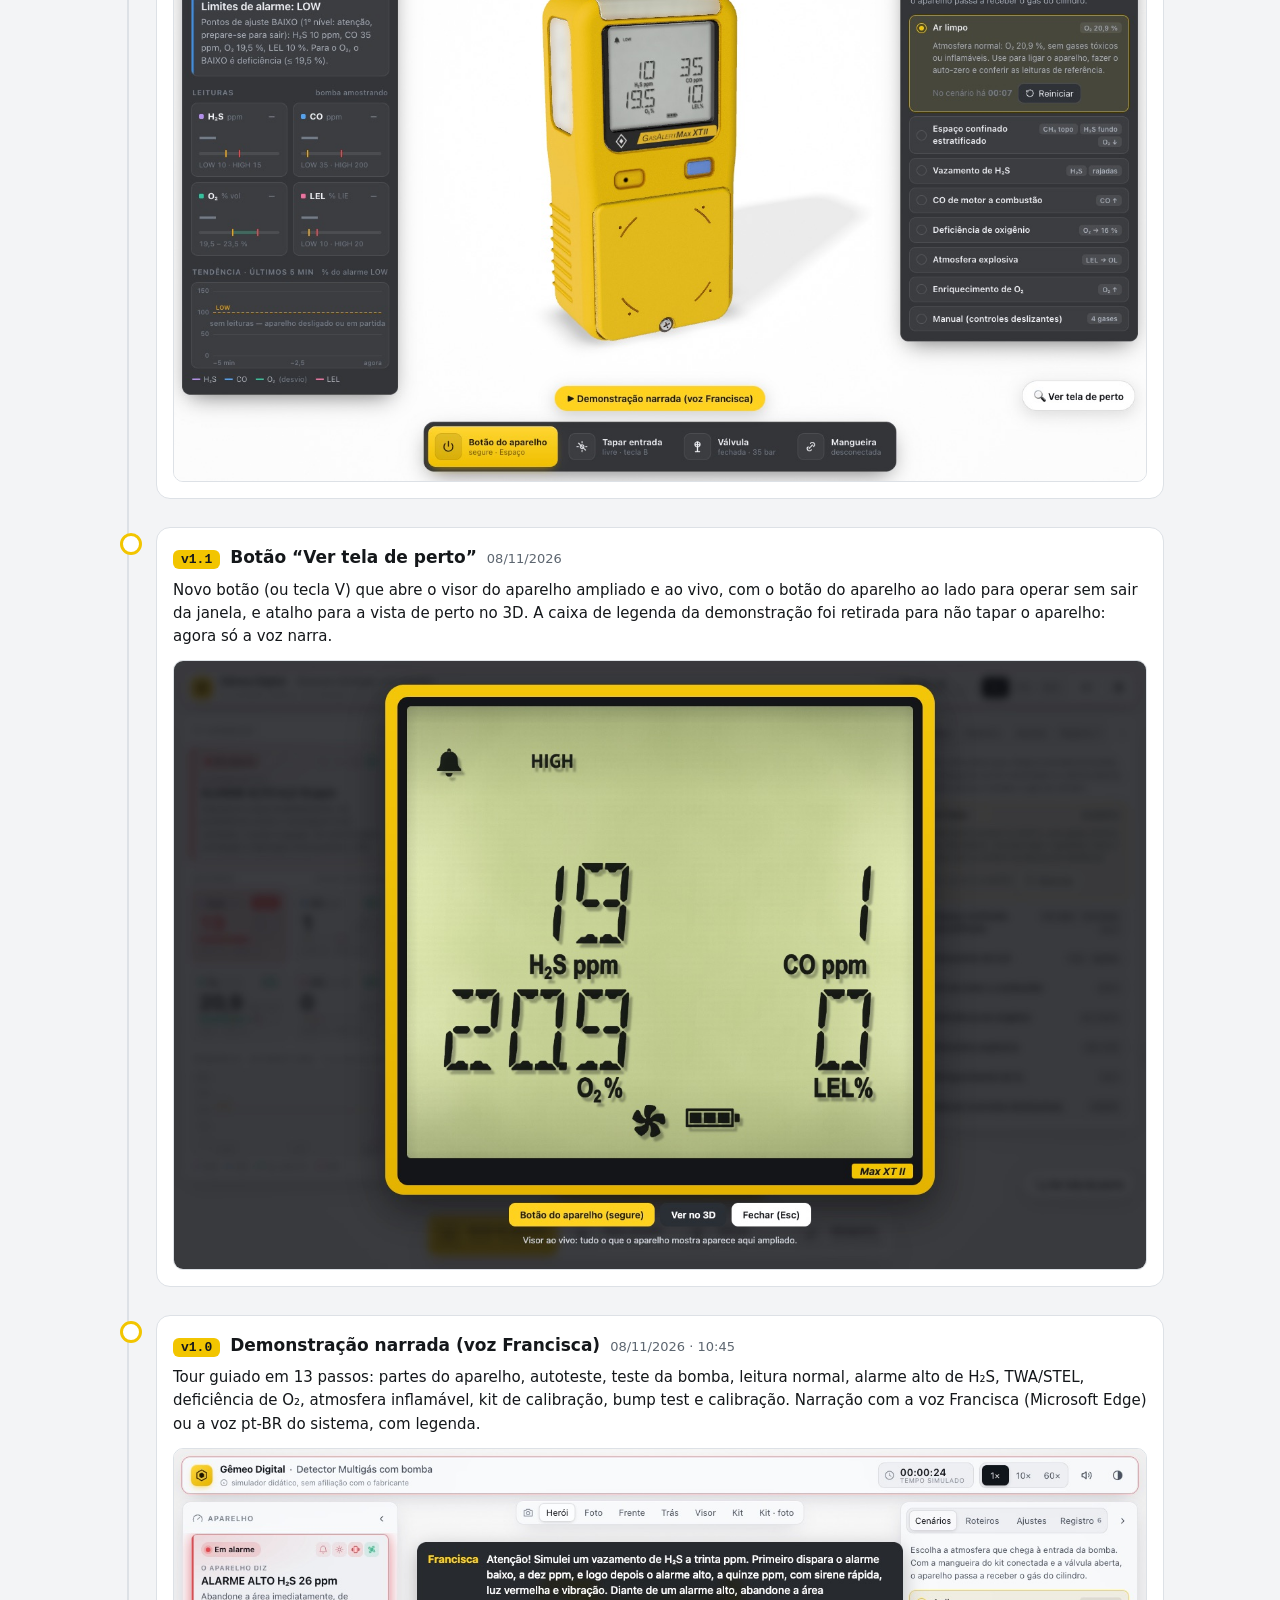
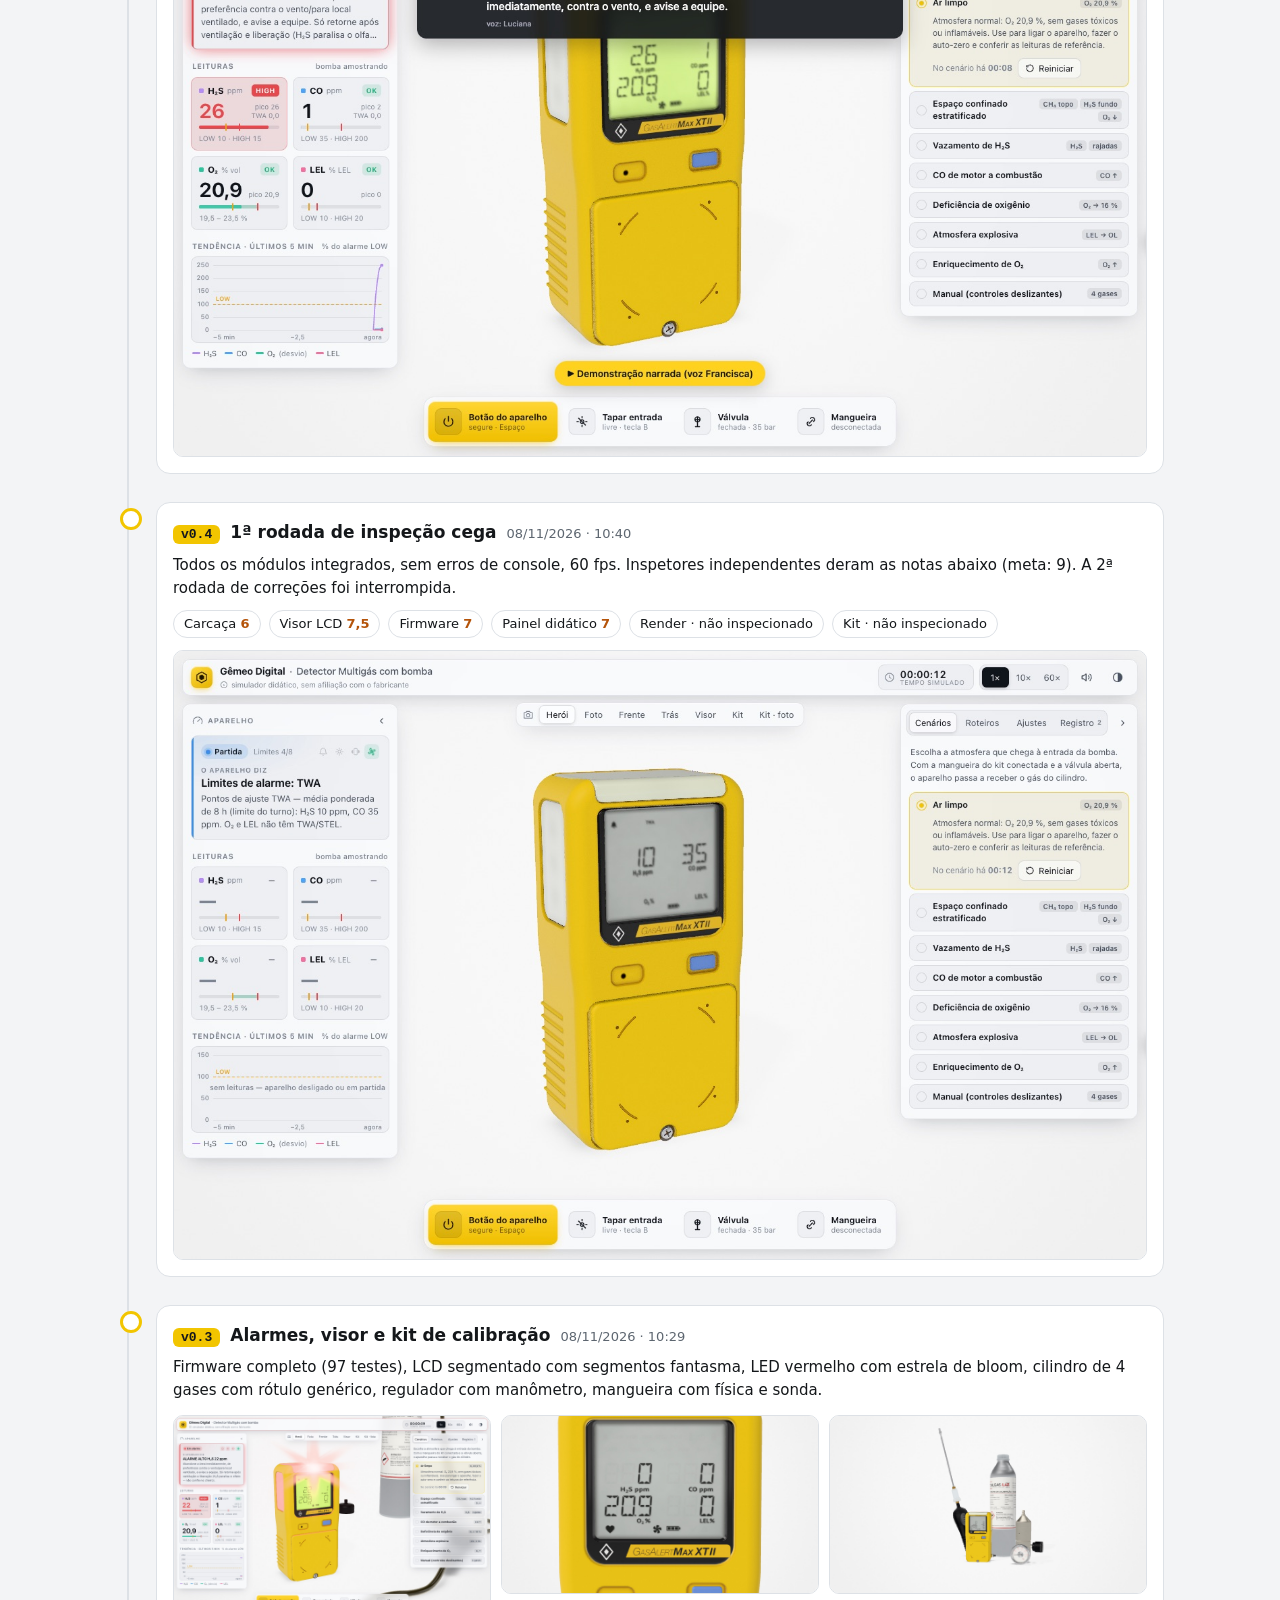
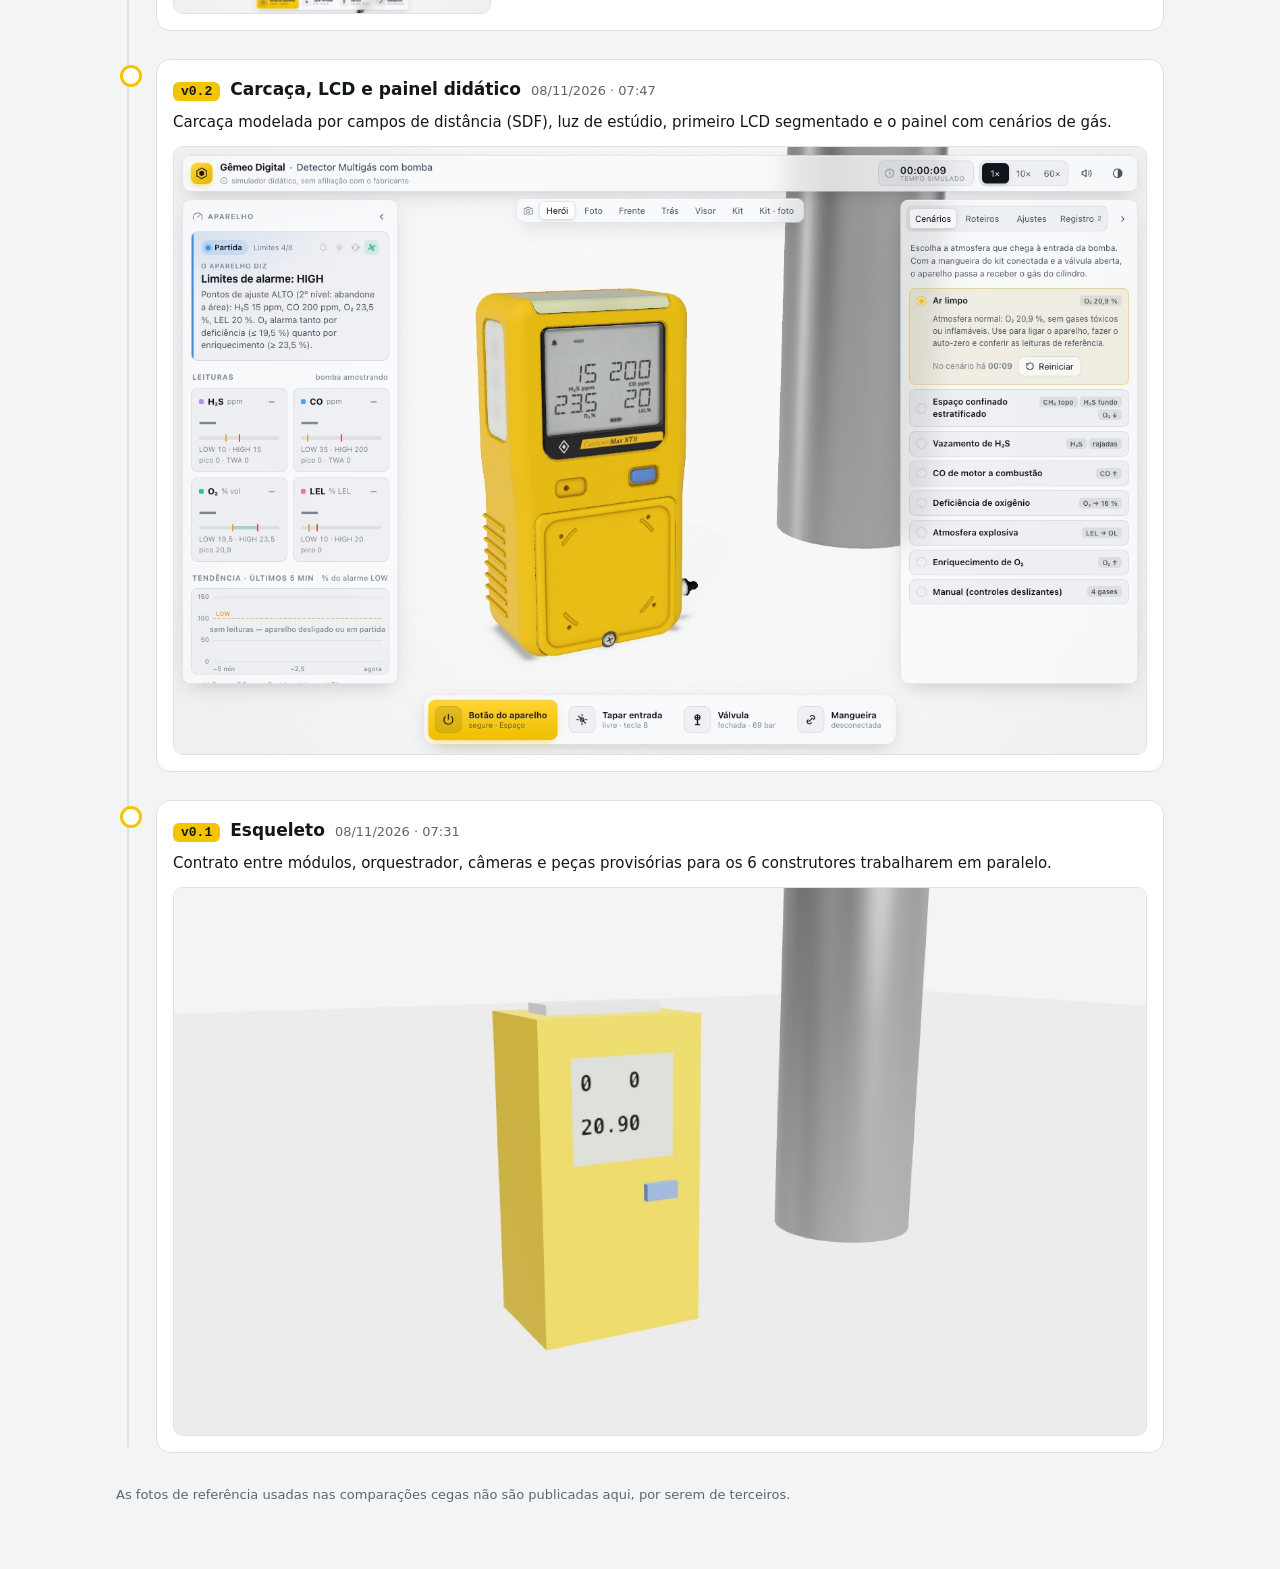
==== commit 56b1a268: "v1.8: liquid glass escuro com texto branco e títulos amarelos Co-Authored-By: Claude Opus 5.5 <norep" ====
--- a/versoes.html
+++ b/versoes.html
@@ -42,6 +42,11 @@
     <a href="./">Abrir o simulador</a>
   </div>
   <ol>
+    <li><div class="card">
+      <div class="head"><span class="tag">v1.8</span><h2>Liquid glass escuro (estilo da tela de acesso)</h2><time>09/11/2026</time></div>
+      <p>Painéis em vidro escuro que pega a cor do ambiente por trás, texto branco, títulos em amarelo, campos internos em vidro mais escuro com borda clara e botões selecionados em vidro brilhante.</p>
+      <div class="shots"><img loading="lazy" src="versoes/v1.8_glass_ambar.jpg" alt="Painéis em vidro escuro sobre o galpão"></div>
+    </div></li>
     <li><div class="card">
       <div class="head"><span class="tag">v1.7</span><h2>Painéis em liquid glass</h2><time>09/11/2026</time></div>
       <p>Barra superior, câmeras, painéis laterais e barra de ações no estilo vidro líquido: translúcidos, com desfoque do ambiente, reflexo especular nas bordas e textos reforçados para leitura nos temas claro e escuro.</p>
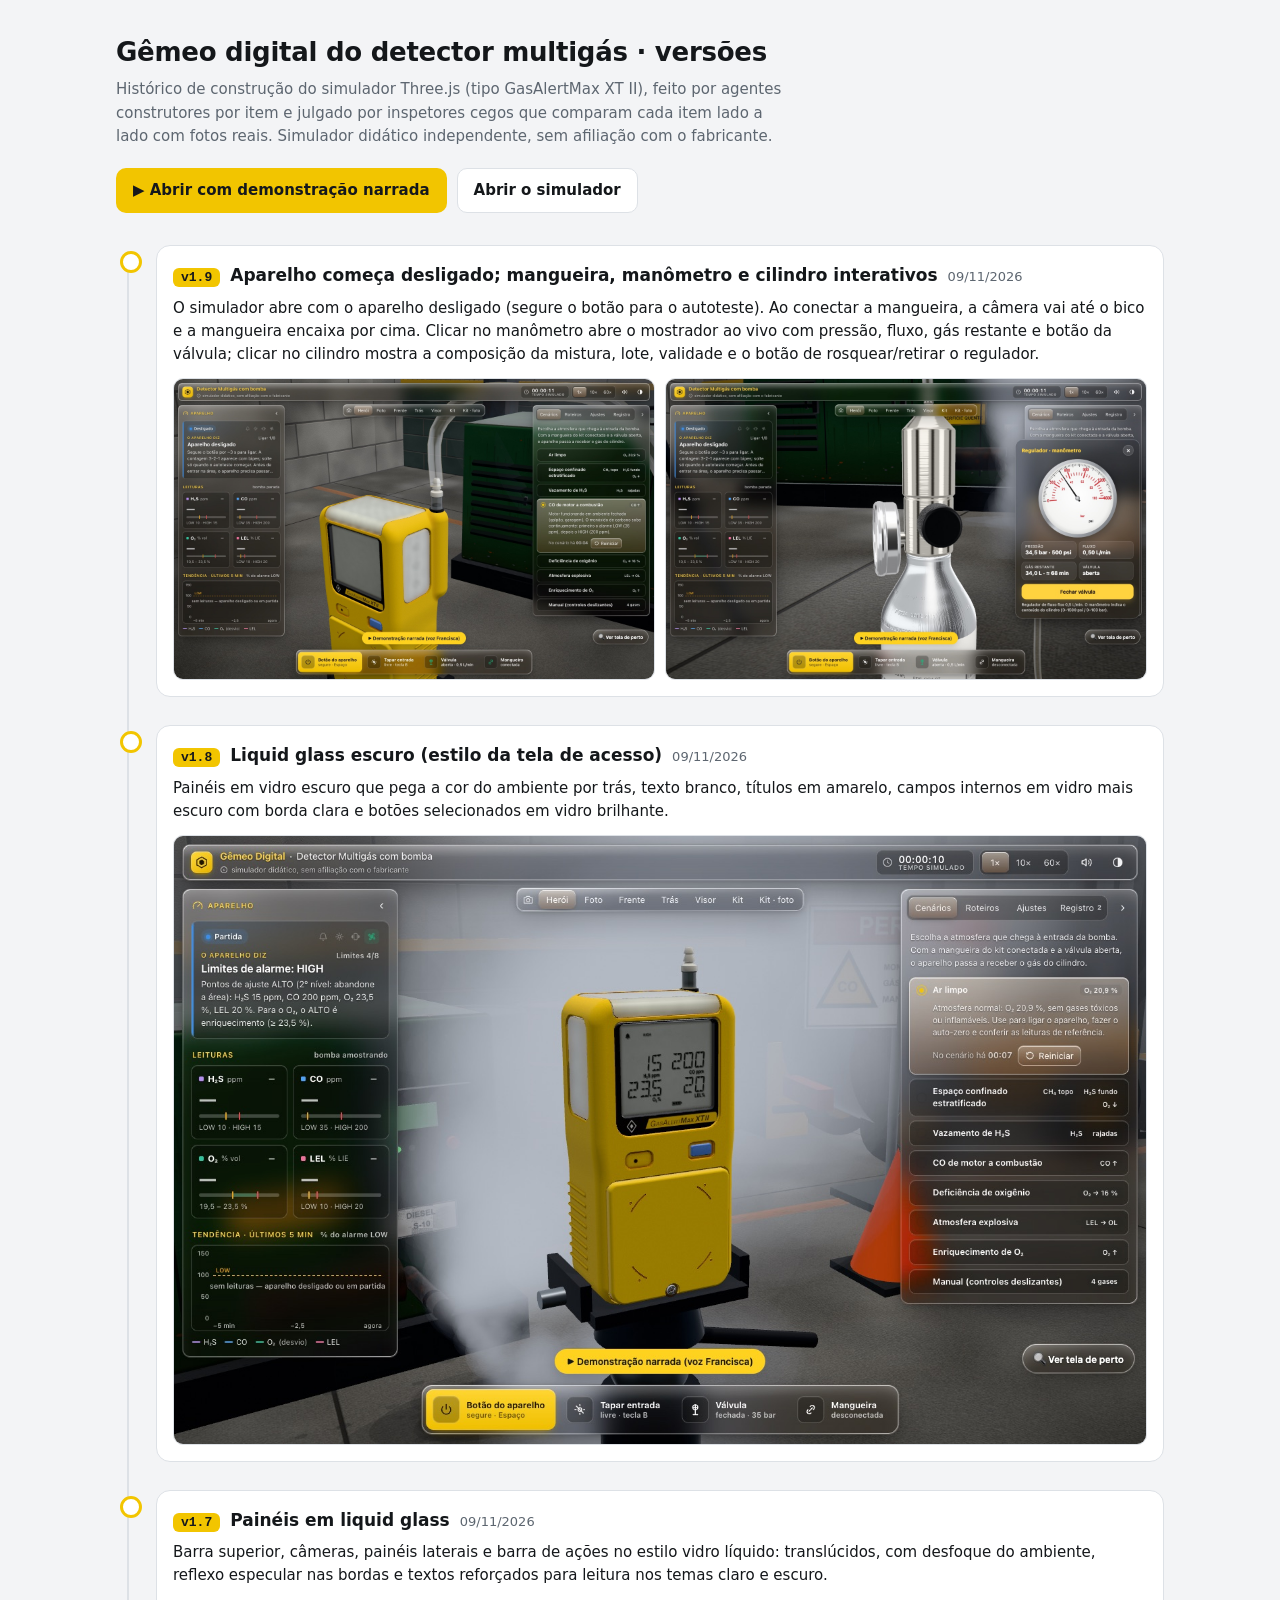
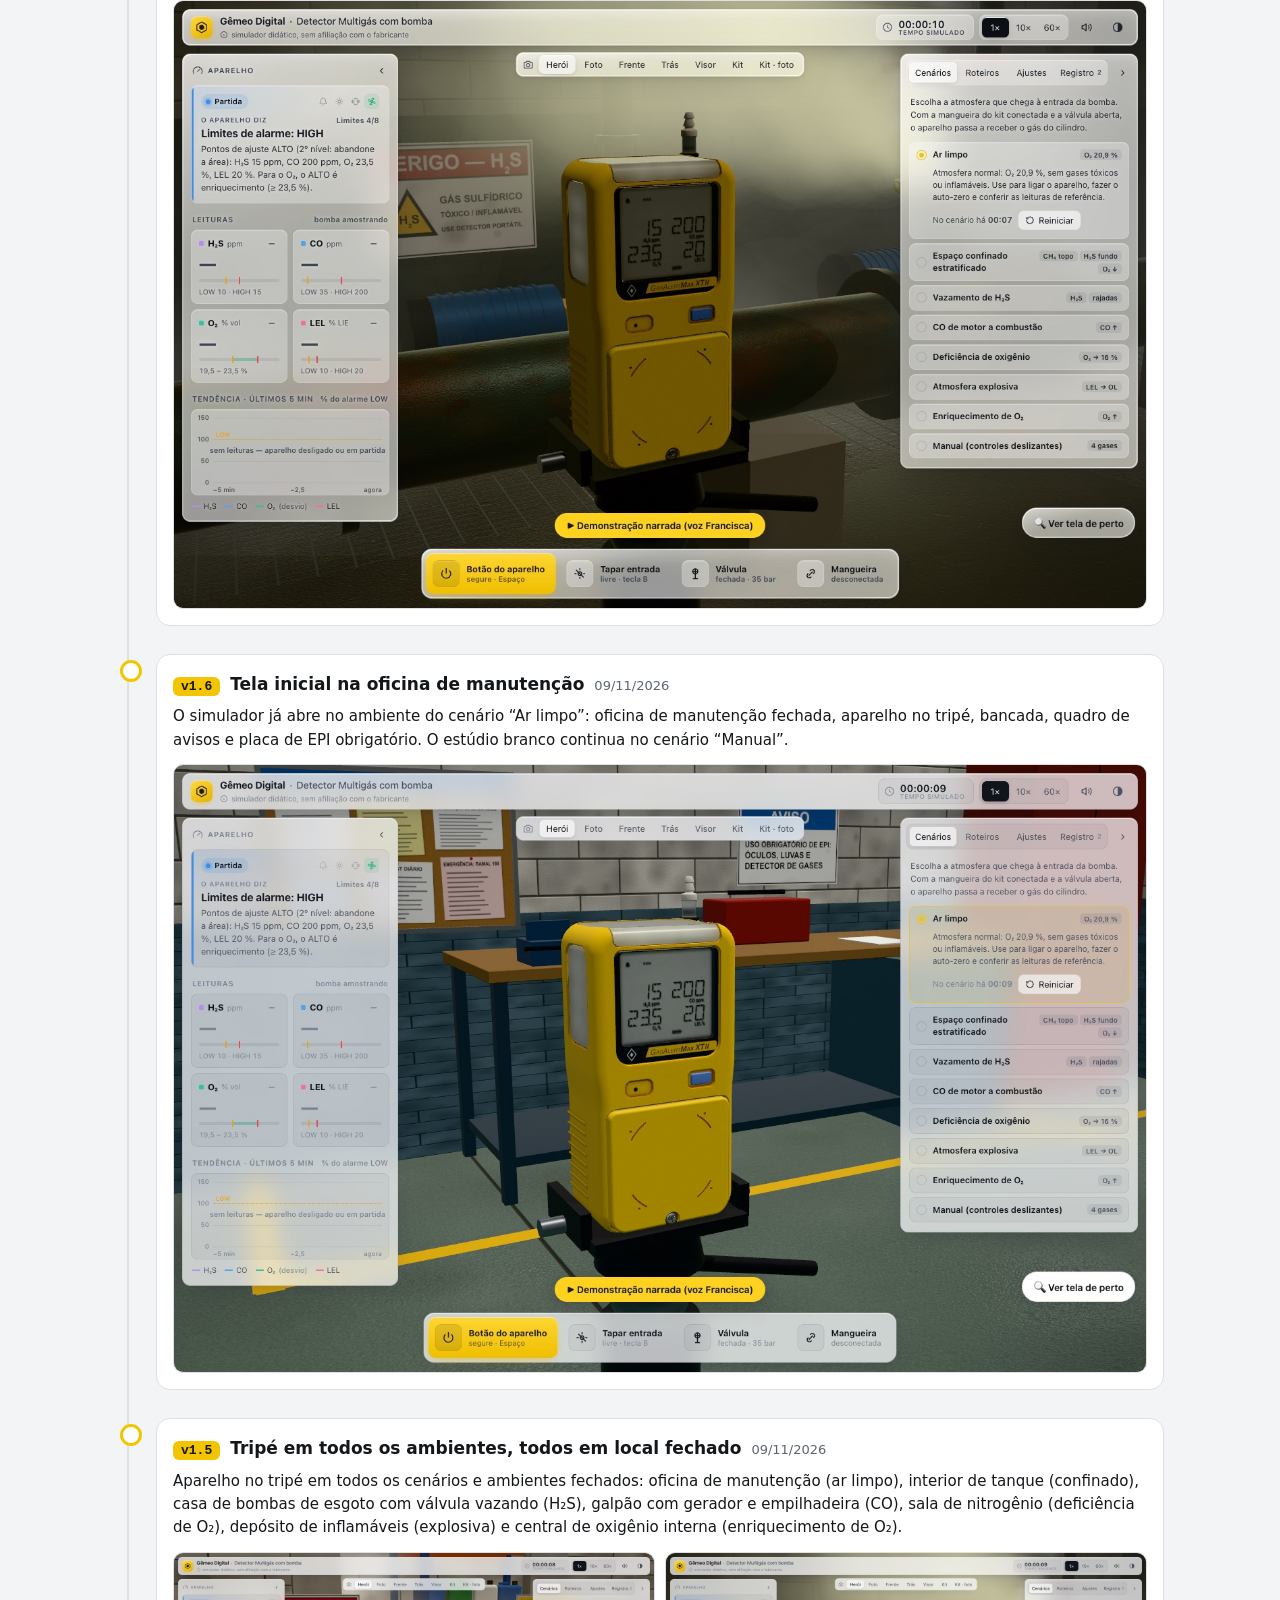
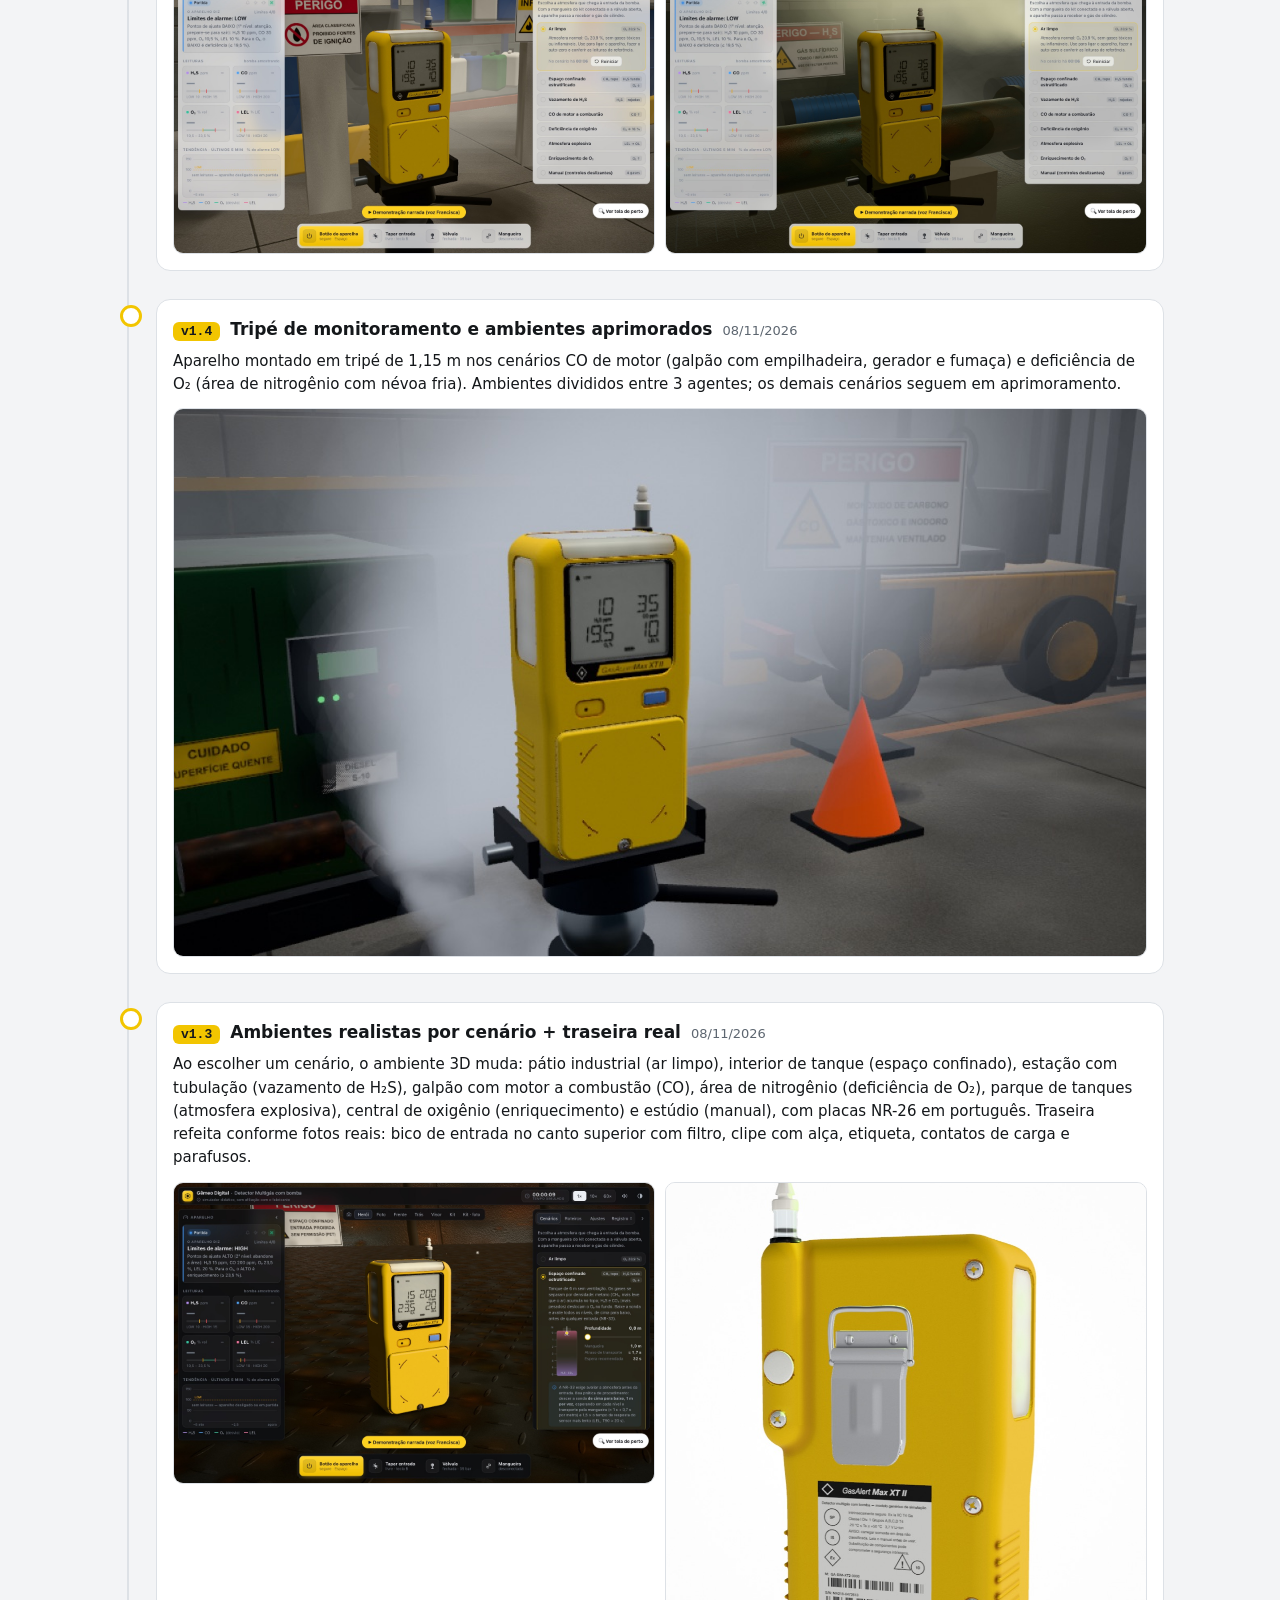
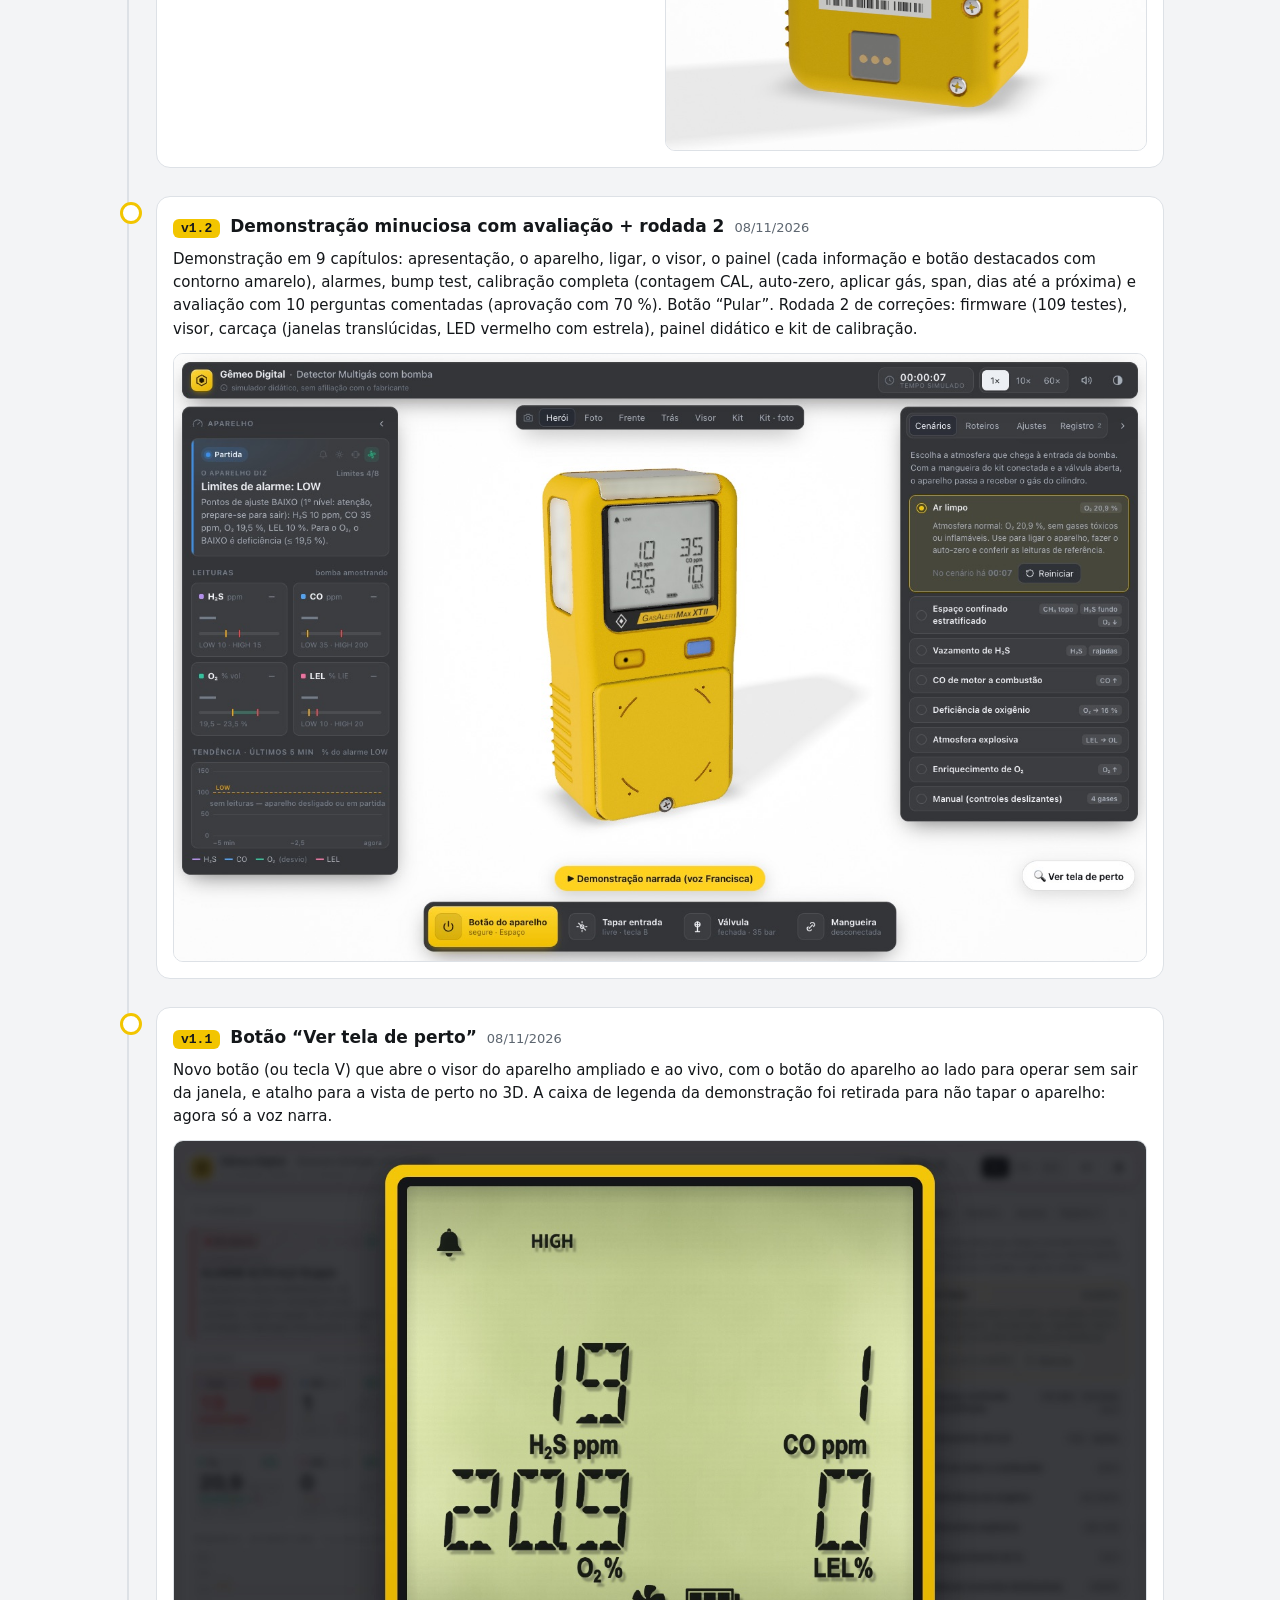
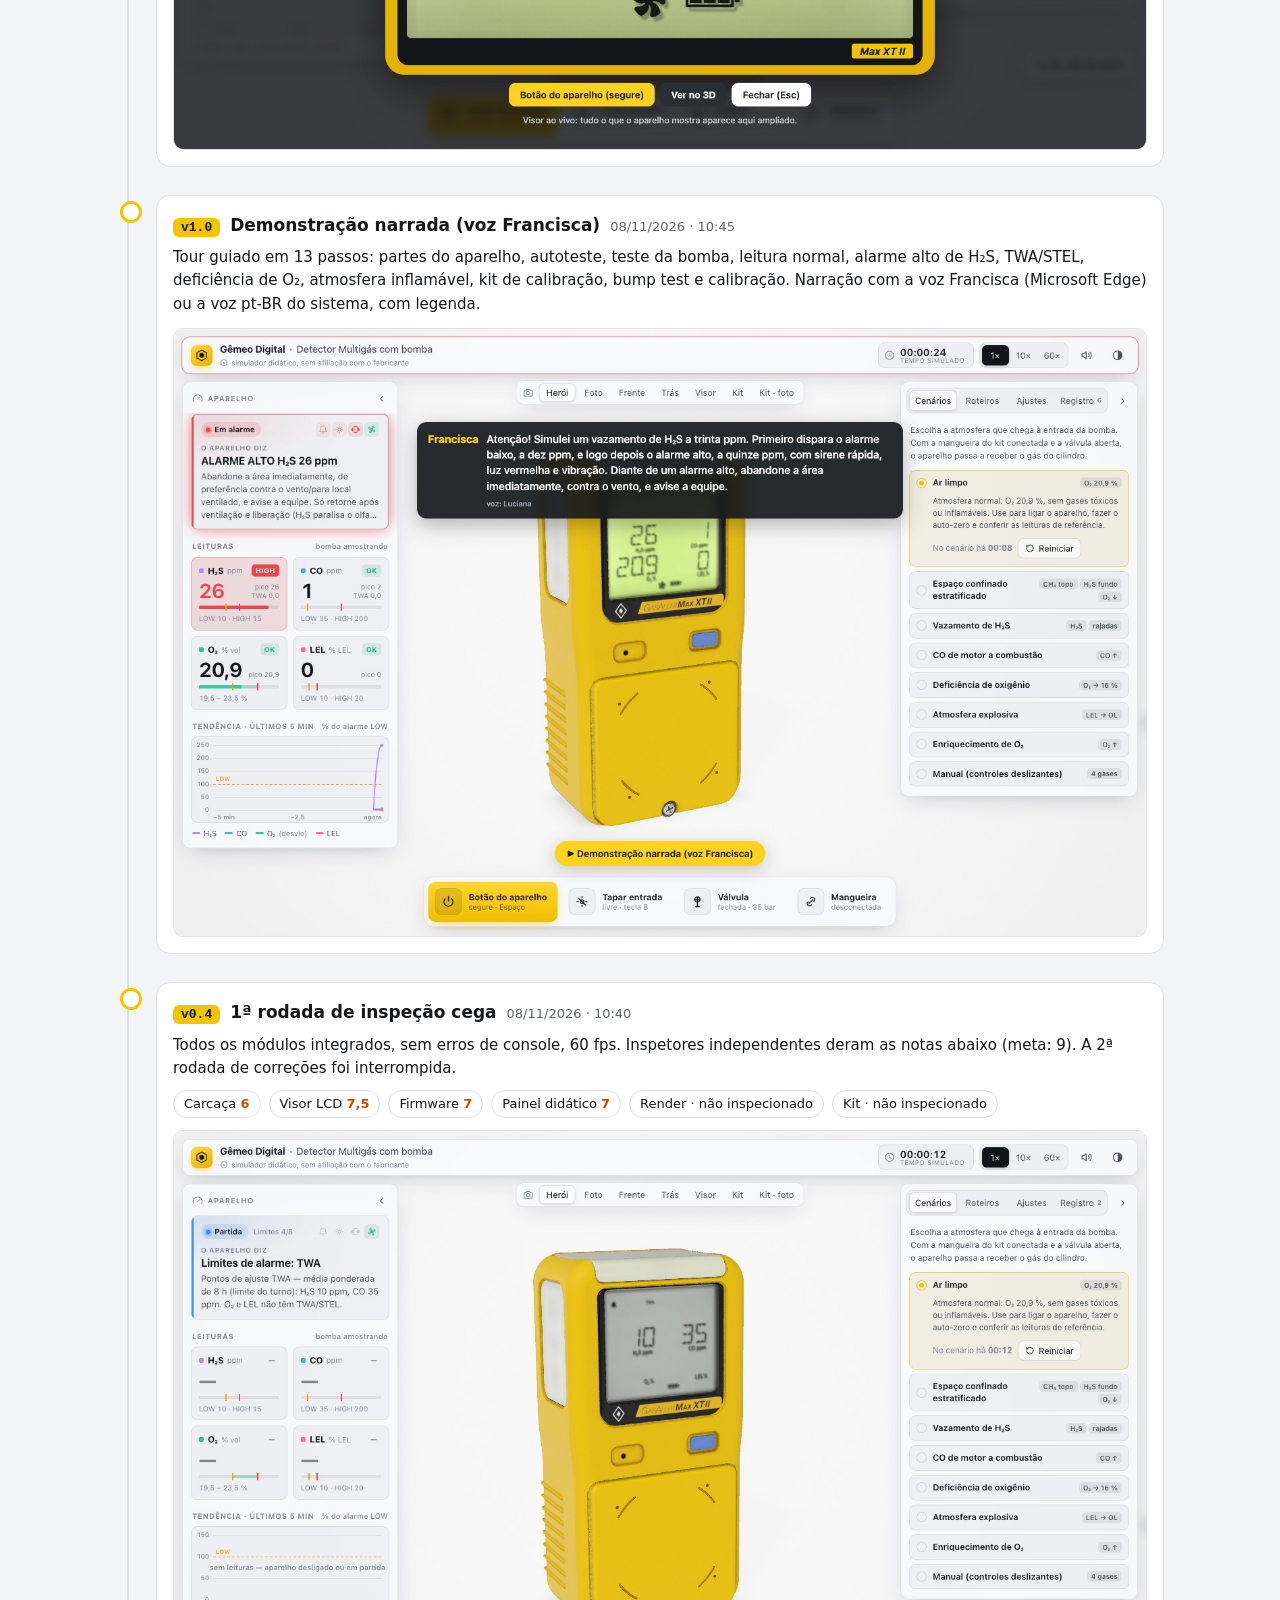
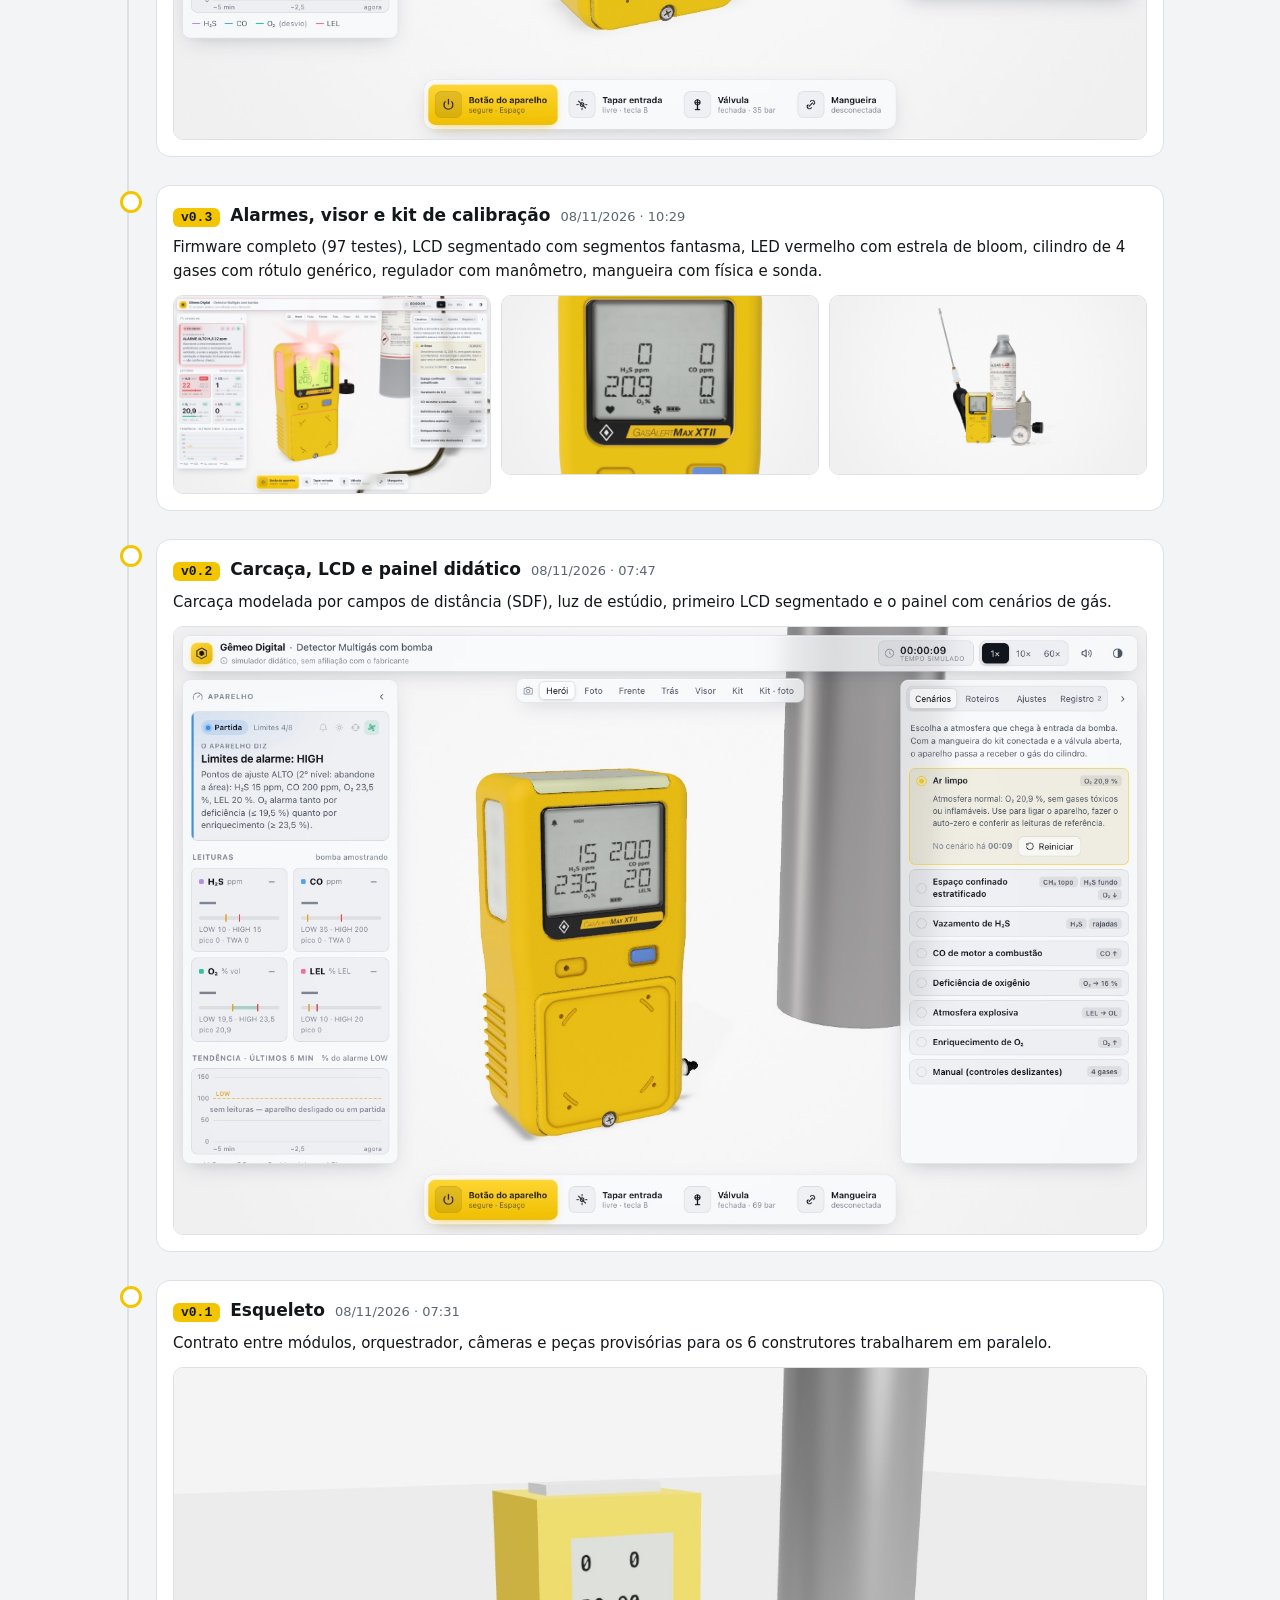
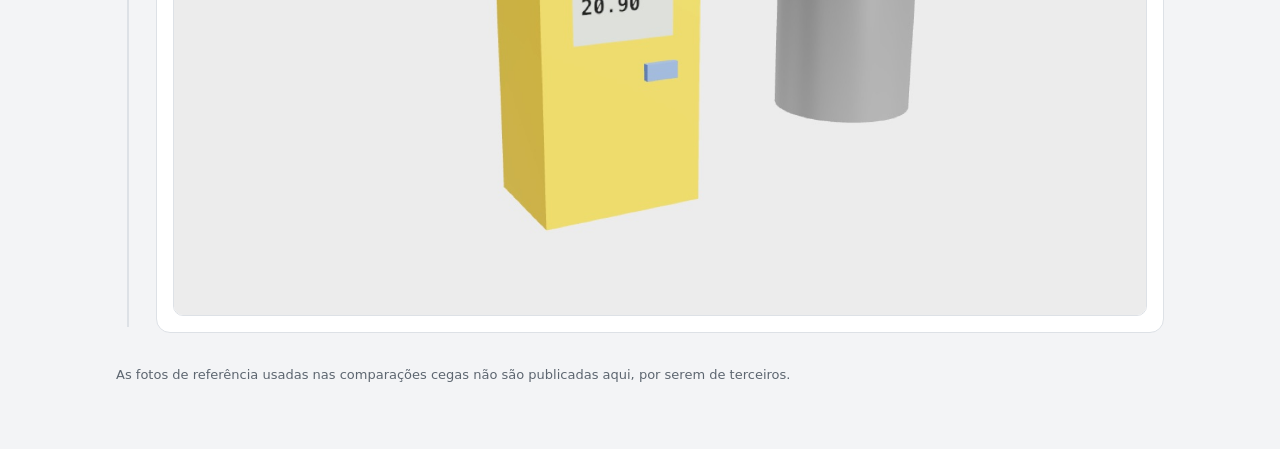
==== commit 2e5e2c1c: "v1.9: aparelho inicia desligado; mangueira encaixa no bico; painéis do manômetro e do cilindro Co-Au" ====
--- a/versoes.html
+++ b/versoes.html
@@ -42,6 +42,11 @@
     <a href="./">Abrir o simulador</a>
   </div>
   <ol>
+    <li><div class="card">
+      <div class="head"><span class="tag">v1.9</span><h2>Aparelho começa desligado; mangueira, manômetro e cilindro interativos</h2><time>09/11/2026</time></div>
+      <p>O simulador abre com o aparelho desligado (segure o botão para o autoteste). Ao conectar a mangueira, a câmera vai até o bico e a mangueira encaixa por cima. Clicar no manômetro abre o mostrador ao vivo com pressão, fluxo, gás restante e botão da válvula; clicar no cilindro mostra a composição da mistura, lote, validade e o botão de rosquear/retirar o regulador.</p>
+      <div class="shots"><img loading="lazy" src="versoes/v1.9_mangueira.jpg" alt="Mangueira conectada no bico"><img loading="lazy" src="versoes/v1.9_manometro.jpg" alt="Painel do manômetro"></div>
+    </div></li>
     <li><div class="card">
       <div class="head"><span class="tag">v1.8</span><h2>Liquid glass escuro (estilo da tela de acesso)</h2><time>09/11/2026</time></div>
       <p>Painéis em vidro escuro que pega a cor do ambiente por trás, texto branco, títulos em amarelo, campos internos em vidro mais escuro com borda clara e botões selecionados em vidro brilhante.</p>
